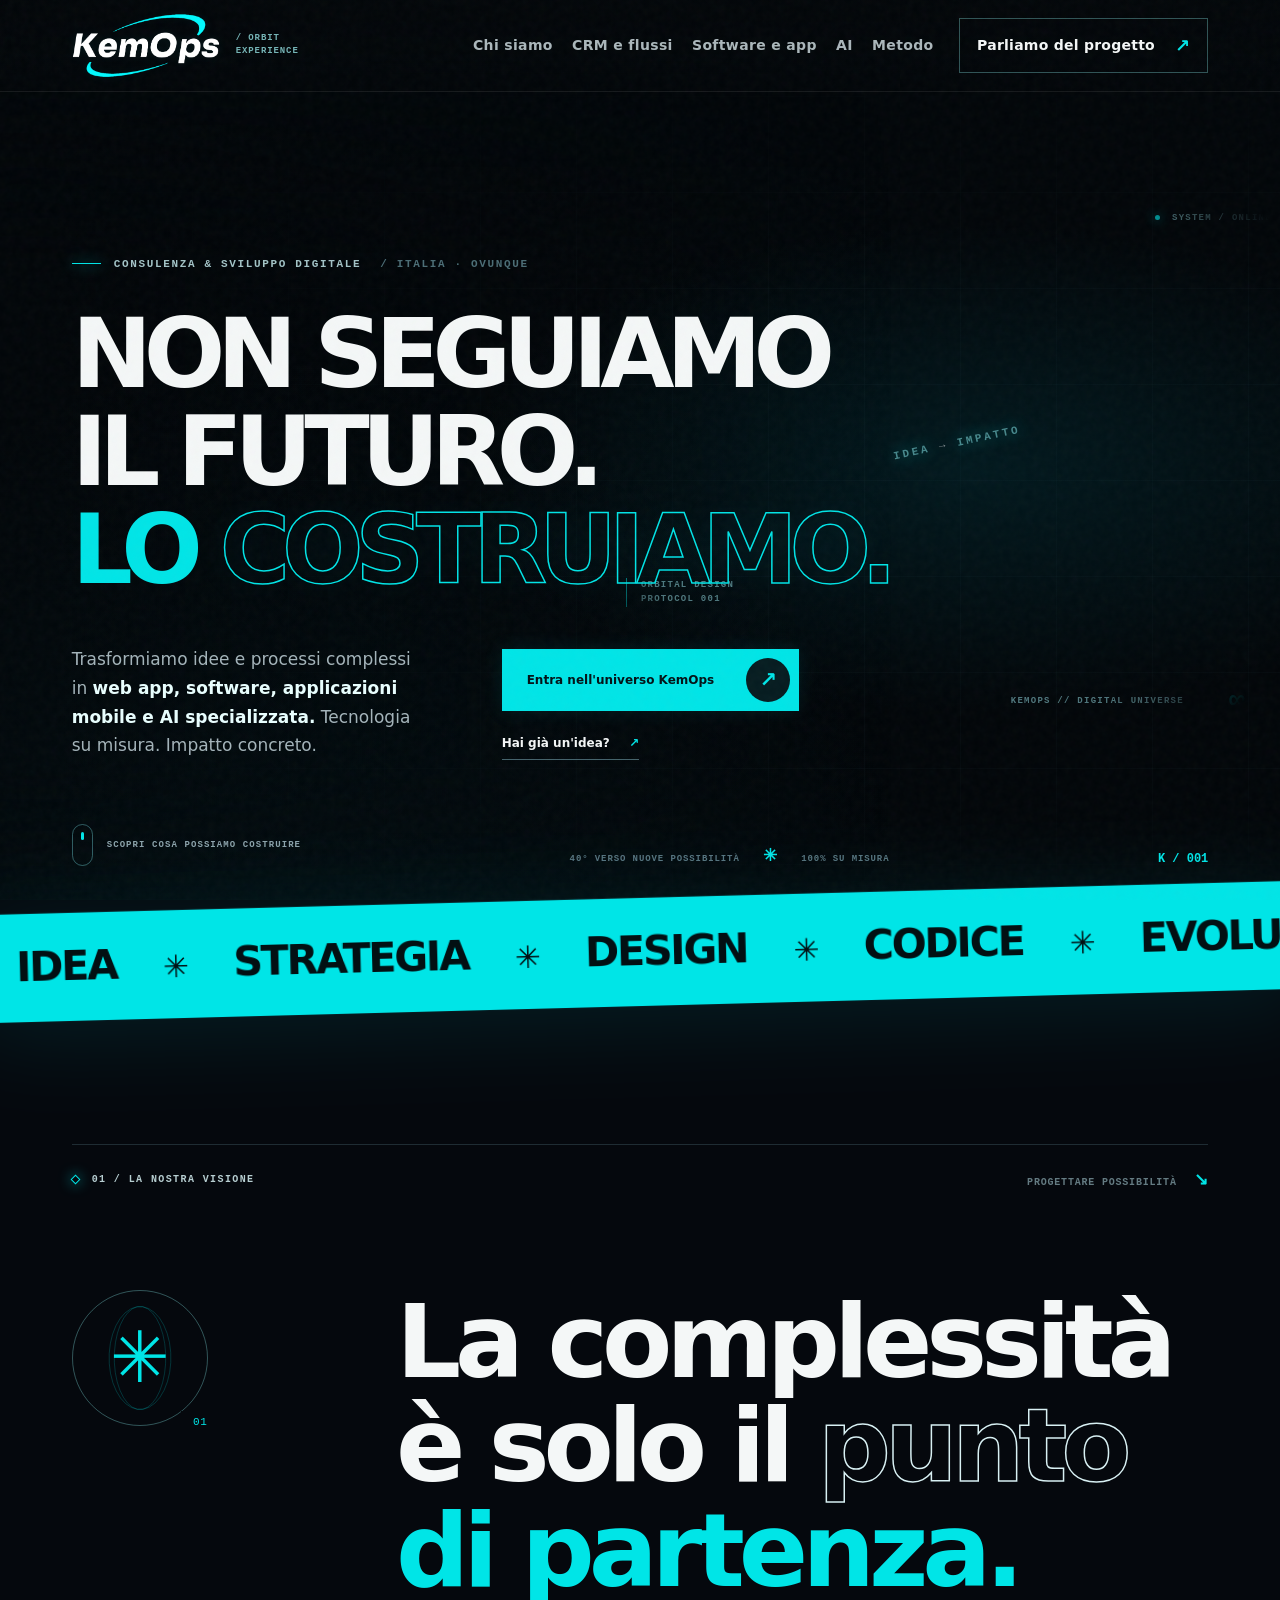
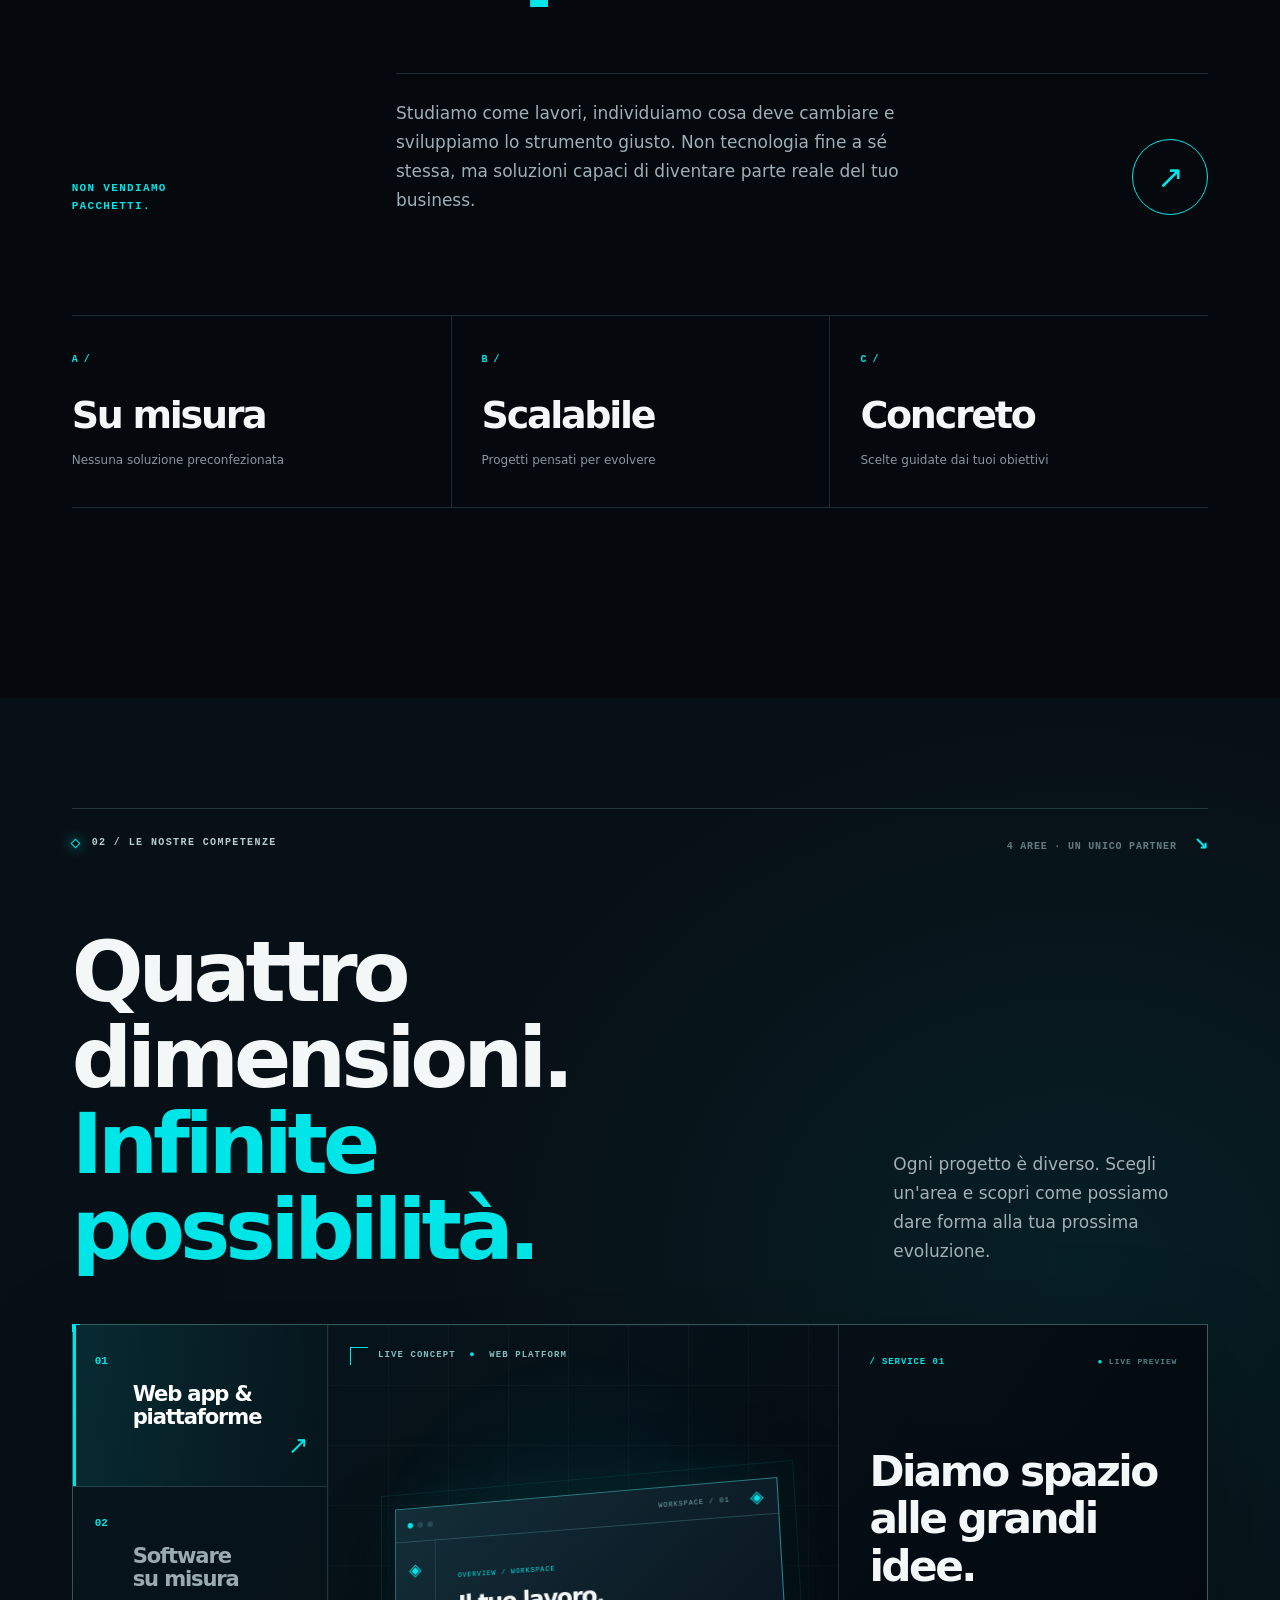
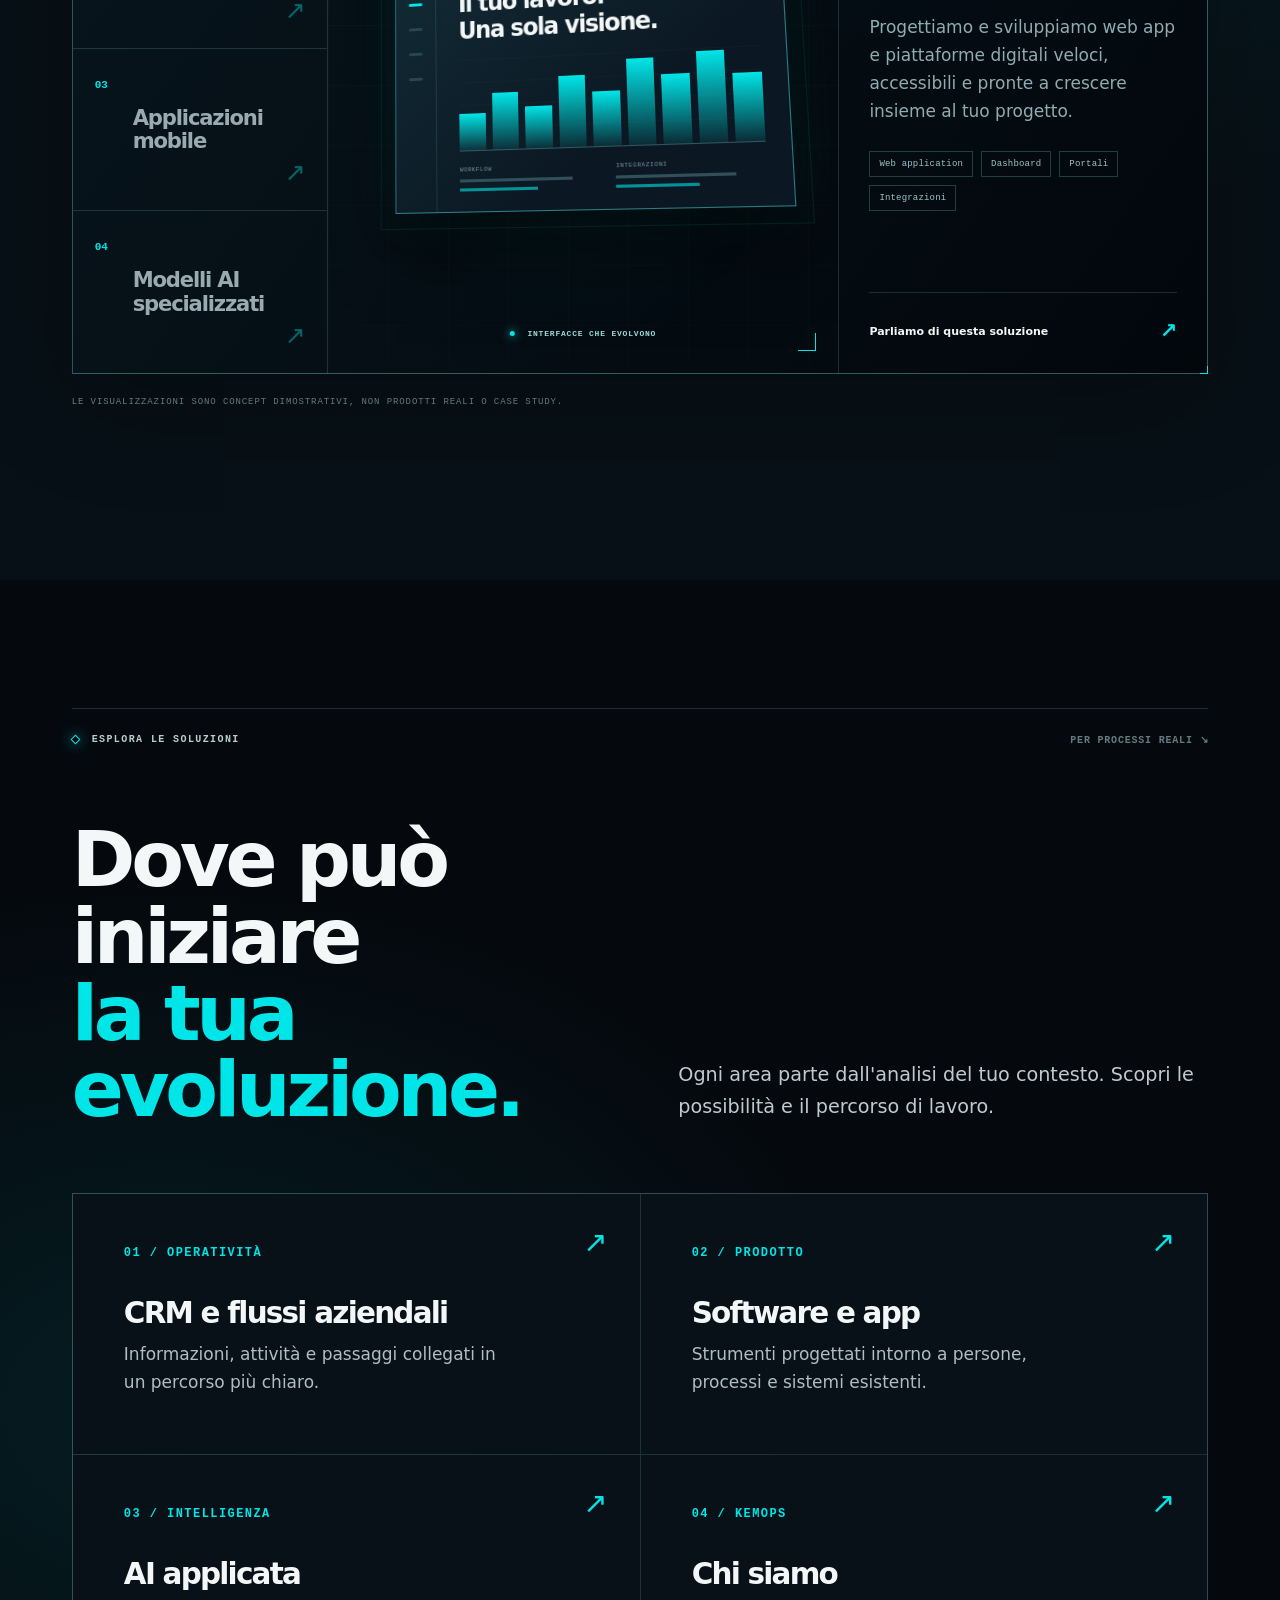
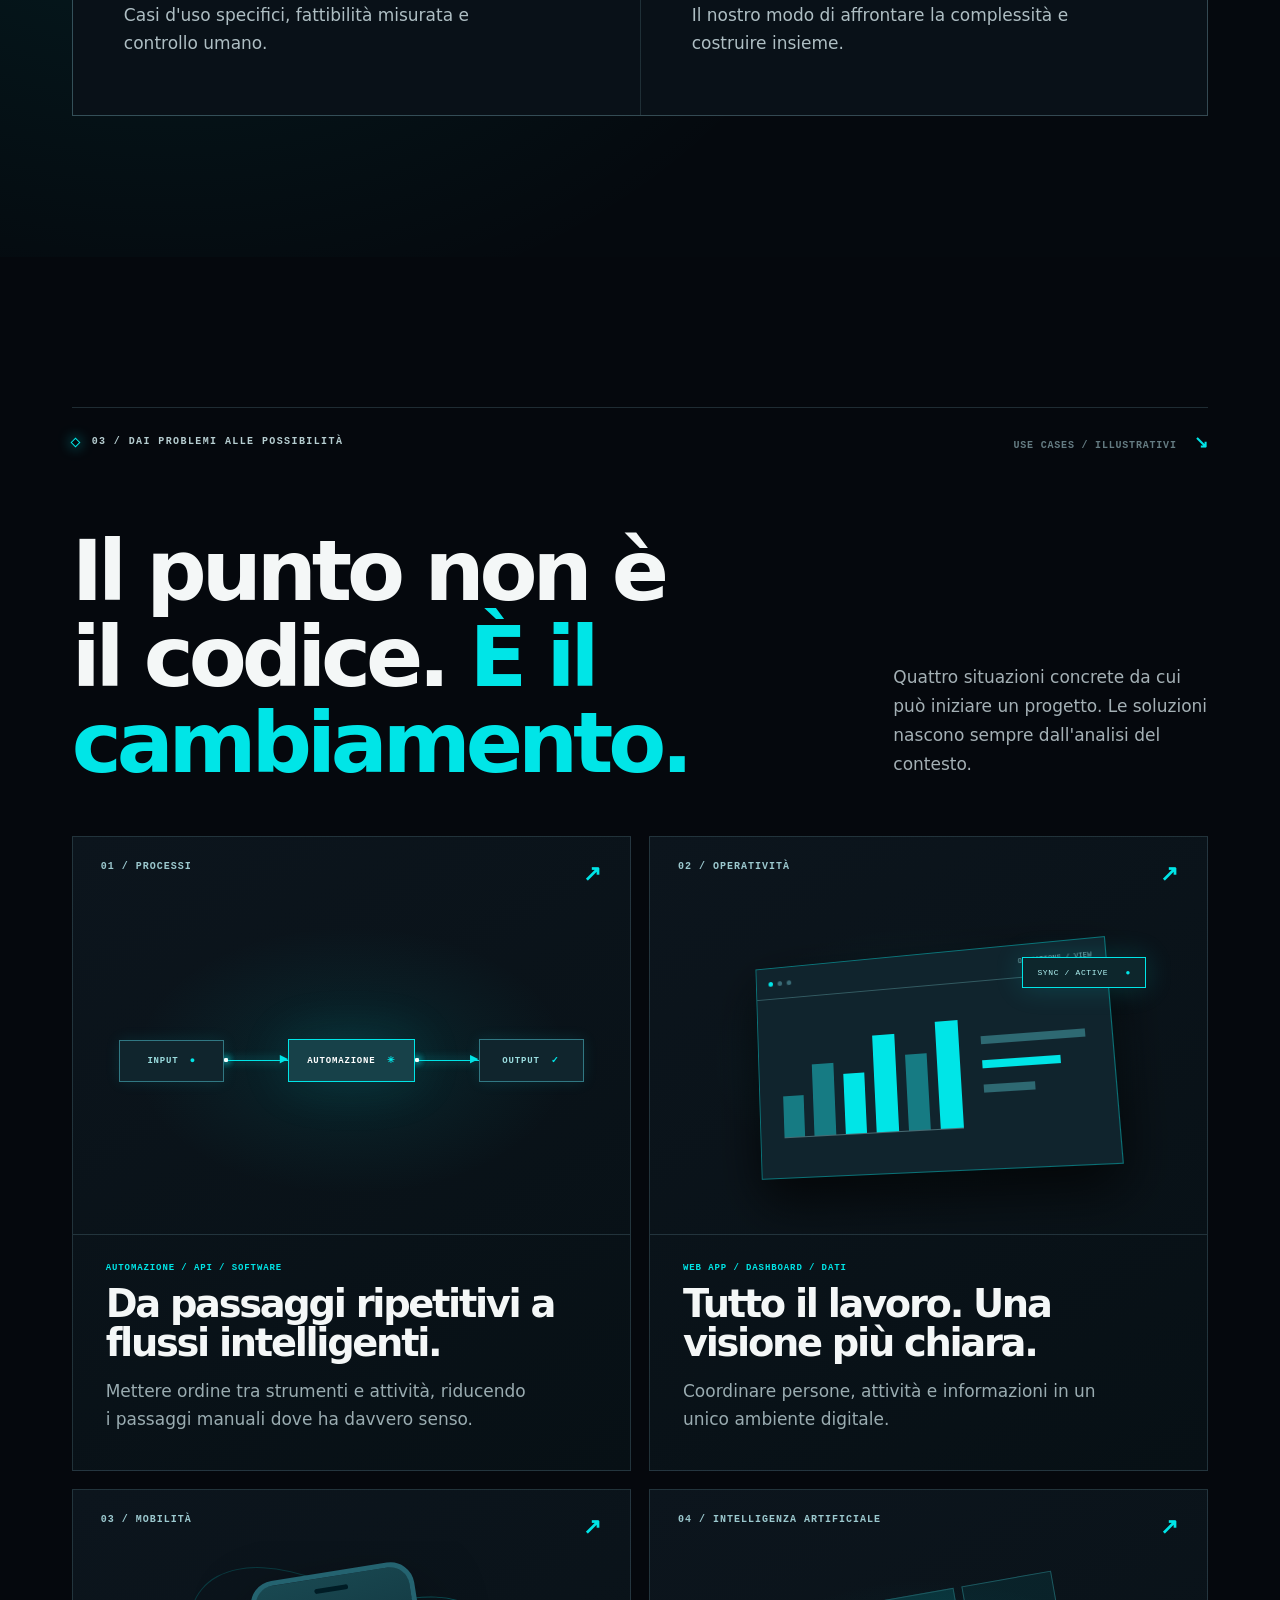
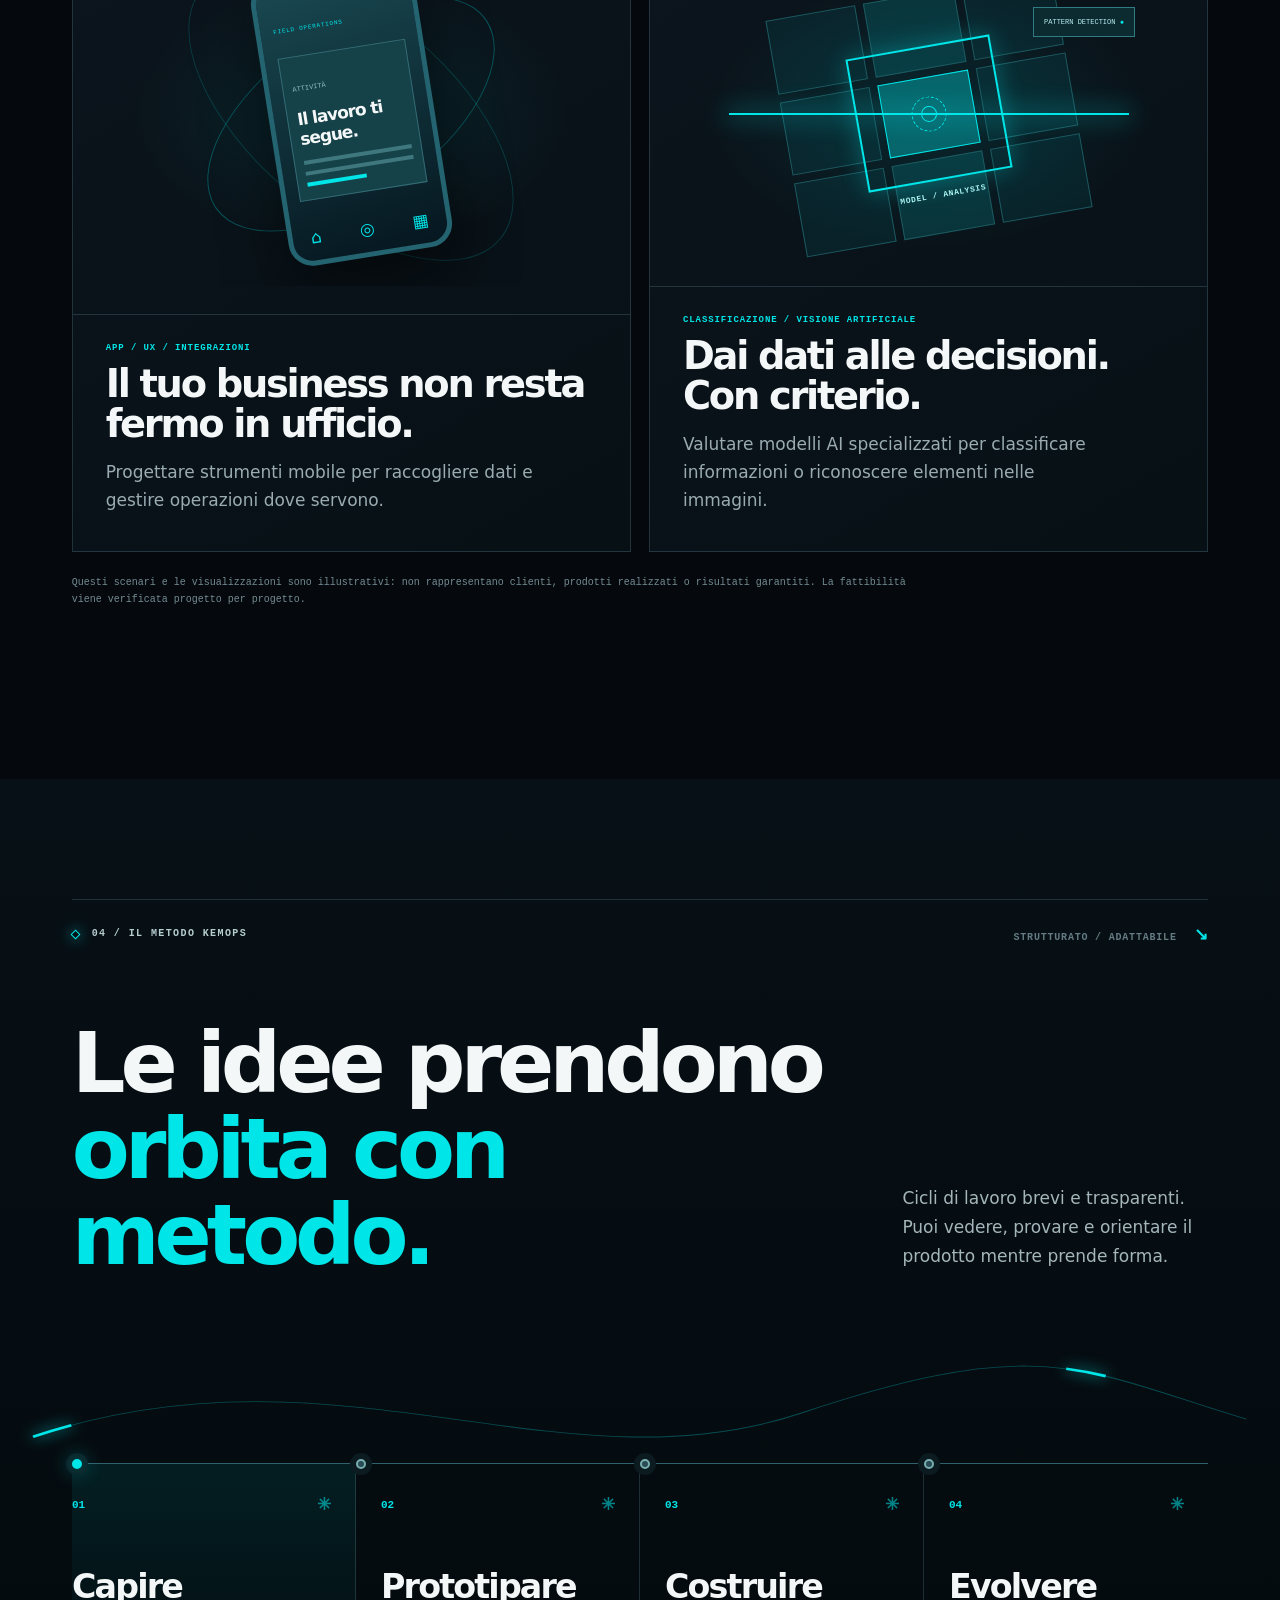
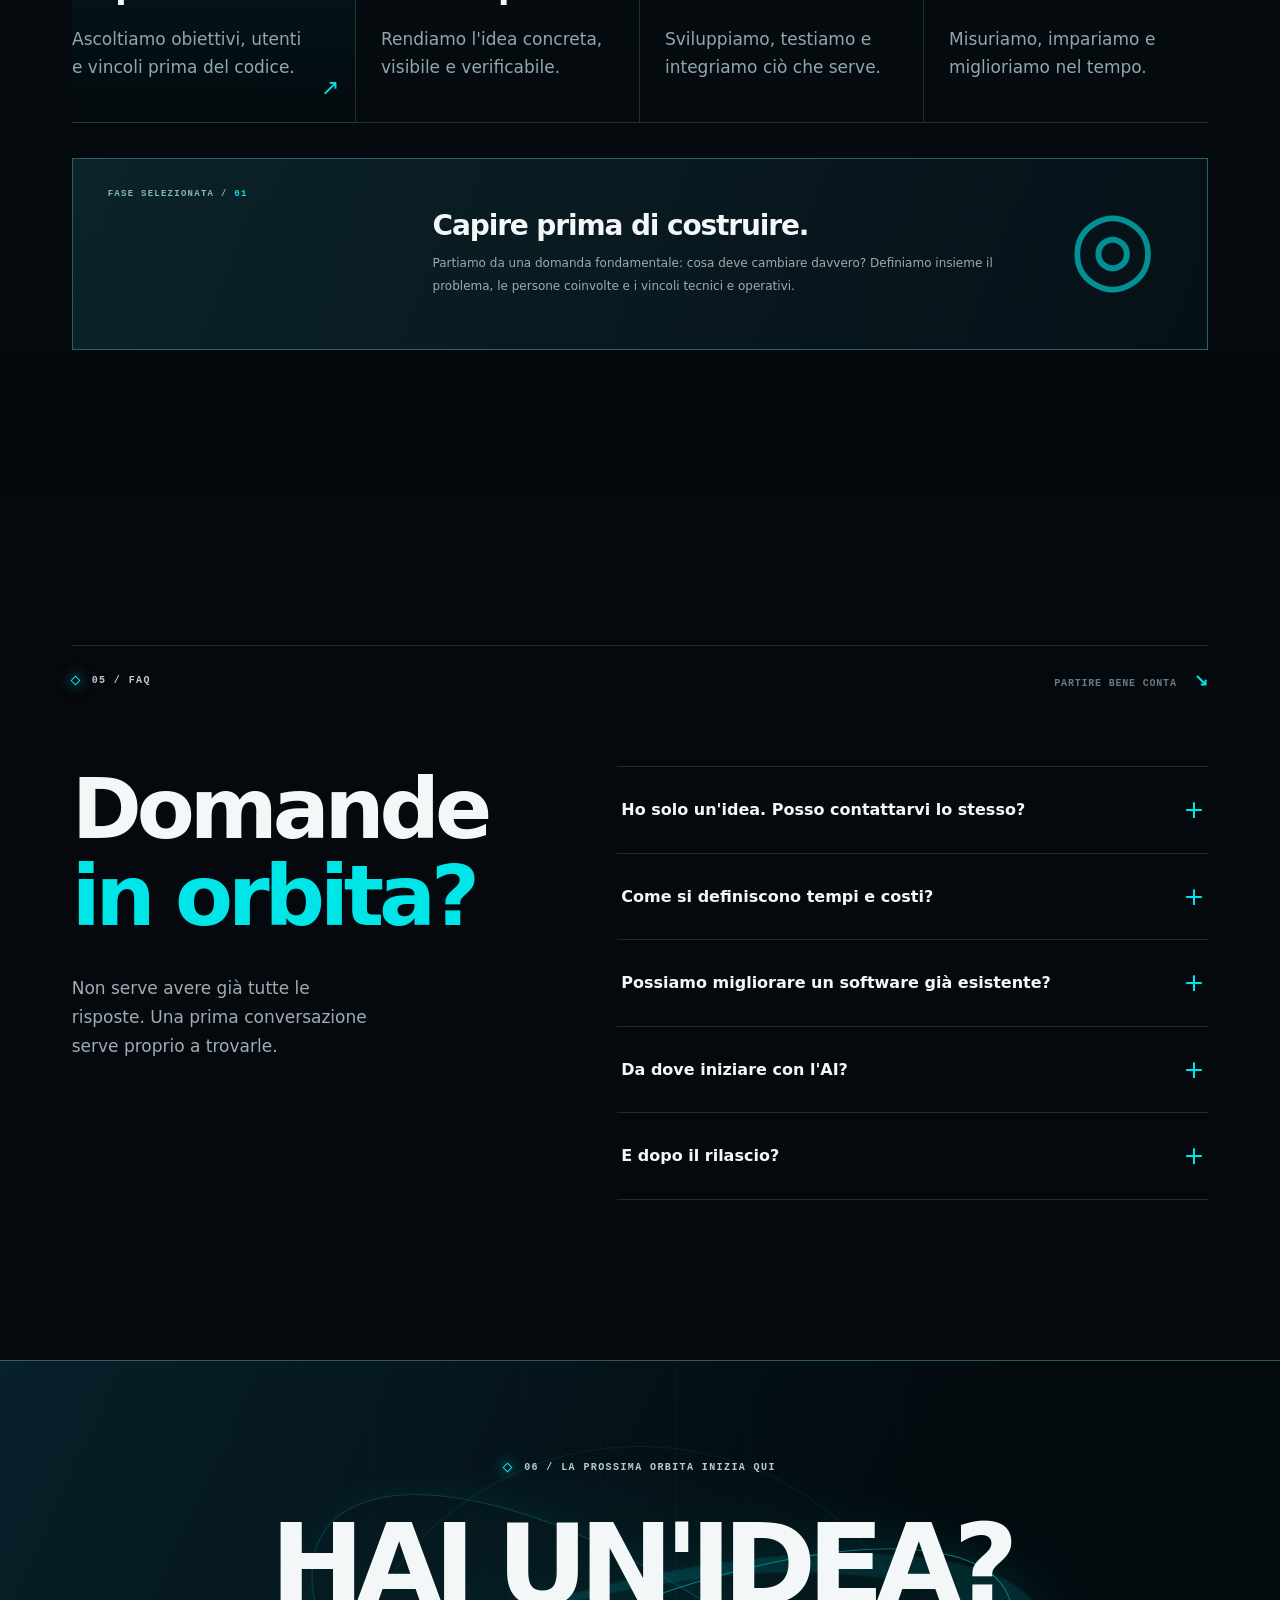
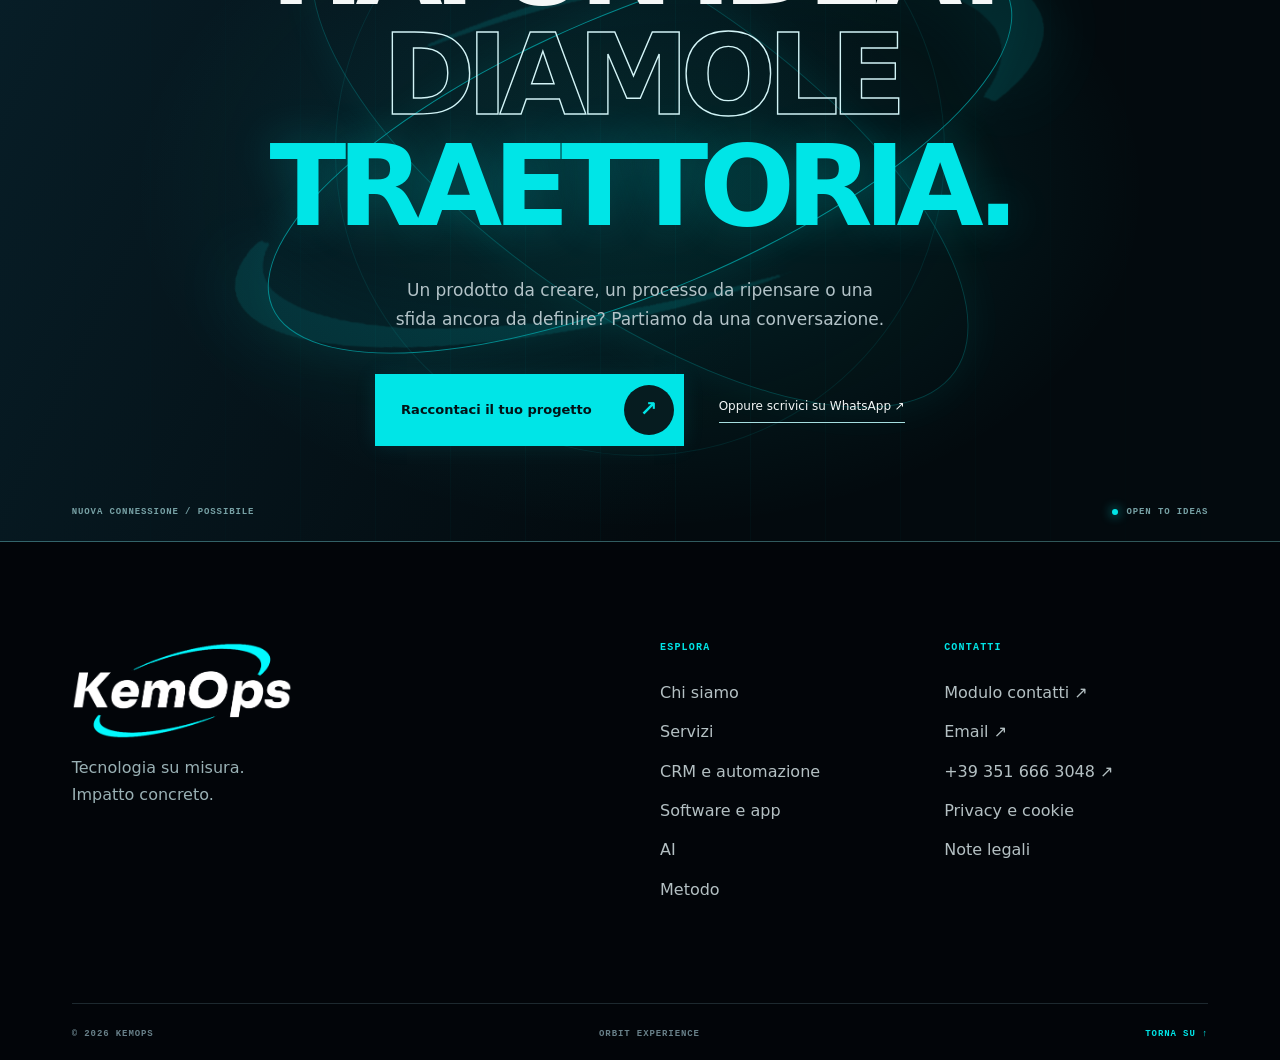
==== index.html @ 6a9fac9e "Build KemOps ORBIT B2B site and branch preview" ====
<!doctype html>
<html lang="it">
<head>
  <meta charset="utf-8">
  <meta name="viewport" content="width=device-width, initial-scale=1">
  <meta name="theme-color" content="#05080d">
  <meta name="description" content="KemOps progetta CRM, automazioni, software, app e AI per processi aziendali. Scopri l’approccio ORBIT e parlaci del tuo progetto.">
  <meta name="robots" content="index,follow,max-image-preview:large">
  <link rel="canonical" href="https://kemops.it/">
  <meta property="og:type" content="website">
  <meta property="og:site_name" content="KemOps">
  <meta property="og:locale" content="it_IT">
  <meta property="og:url" content="https://kemops.it/">
  <meta property="og:title" content="KemOps ORBIT | Soluzioni digitali su misura per le aziende">
  <meta property="og:description" content="KemOps progetta CRM, automazioni, software, app e AI per processi aziendali. Scopri l’approccio ORBIT e parlaci del tuo progetto.">
  <meta property="og:image" content="https://kemops.it/assets/images/orbit-logo.png">
  <meta name="twitter:card" content="summary_large_image">
  <title>KemOps ORBIT | Soluzioni digitali su misura per le aziende</title>
  <link rel="icon" href="assets/images/favicon.png" sizes="32x32" type="image/png">
  <link rel="stylesheet" href="assets/css/orbit.css">
  <link rel="stylesheet" href="assets/css/orbit-b2b.css">
</head>
<body>
  <div class="cursor-glow" aria-hidden="true"></div>
  <div class="scroll-meter" aria-hidden="true"><div class="scroll-meter-fill"></div></div>
  <a class="skip-link" href="#main">Vai al contenuto</a>

  <header class="site-header" id="top">
    <a class="brand" href="index.html" aria-label="KemOps, home">
      <img src="assets/images/orbit-logo.png" alt="KemOps" width="206" height="91">
      <span class="brand-edition">/ ORBIT EXPERIENCE</span>
    </a>
    <nav class="desktop-nav" aria-label="Navigazione principale"><a href="chi-siamo.html">Chi siamo</a><a href="crm-automazione.html">CRM e flussi</a><a href="app-software.html">Software e app</a><a href="ai.html">AI</a><a href="metodo.html">Metodo</a></nav>
    <a class="nav-contact magnetic" href="contatti.html">Parliamo del progetto <span aria-hidden="true">↗</span></a>
    <button class="mobile-toggle" type="button" aria-expanded="false" aria-controls="mobile-menu" aria-label="Apri menu"><span></span><span></span></button>
  </header>
  <div class="mobile-menu" id="mobile-menu" hidden>
    <div class="mobile-menu-kicker">ESPLORA KEMOPS</div>
    <a href="index.html" aria-current="page"><span>01</span> Home</a><a href="chi-siamo.html"><span>02</span> Chi siamo</a><a href="crm-automazione.html"><span>03</span> CRM e flussi</a><a href="app-software.html"><span>04</span> Software e app</a><a href="ai.html"><span>05</span> AI</a><a href="metodo.html"><span>06</span> Metodo</a>
    <a href="contatti.html"><span>07</span> Contatti</a>
  </div>
  <main id="main">
    <section class="hero section-shell" id="home" aria-labelledby="hero-heading">
      <div class="hero-grid" aria-hidden="true"></div>
      <div class="hero-ambient" aria-hidden="true"></div>
      <div class="hero-viz" aria-hidden="true">
        <canvas id="orbit-canvas"></canvas>
        <div class="visual-hud hud-top"><span class="hud-pulse"></span> SYSTEM / ONLINE</div>
        <div class="visual-hud hud-bottom">KEMOPS // DIGITAL UNIVERSE <span>∞</span></div>
        <div class="visual-hud hud-left">ORBITAL DESIGN<br>PROTOCOL 001</div>
        <div class="orbital-title">IDEA <span>→</span> IMPATTO</div>
      </div>
      <div class="hero-content">
        <div class="eyebrow hero-eyebrow reveal"><span class="eyebrow-line"></span> CONSULENZA & SVILUPPO DIGITALE <span class="eyebrow-suffix">/ ITALIA · OVUNQUE</span></div>
        <h1 id="hero-heading"><span class="hero-line"><span>NON SEGUIAMO</span></span><span class="hero-line"><span>IL FUTURO.</span></span><span class="hero-line hero-line-accent"><span>LO <em>COSTRUIAMO.</em></span></span></h1>
        <div class="hero-lower reveal">
          <p>Trasformiamo idee e processi complessi in <strong>web app, software, applicazioni mobile e AI specializzata.</strong> Tecnologia su misura. Impatto concreto.</p>
          <div class="hero-actions"><a class="btn btn-primary magnetic" href="#servizi"><span>Entra nell'universo KemOps</span><span class="btn-circle" aria-hidden="true">↗</span></a><a class="text-link" href="contatti.html">Hai già un'idea? <span>↗</span></a></div>
        </div>
      </div>
      <div class="hero-bottom">
        <a href="#visione" class="scroll-down"><span class="scroll-track"><span></span></span><span>SCOPRI COSA POSSIAMO COSTRUIRE</span></a>
        <div class="hero-coordinates">40° VERSO NUOVE POSSIBILITÀ <span class="cross-mark">✳</span> 100% SU MISURA</div>
        <span class="hero-num">K / 001</span>
      </div>
    </section>

    <div class="ticker" aria-hidden="true"><div class="ticker-track"><span>IDEA <b>✳</b> STRATEGIA <b>✳</b> DESIGN <b>✳</b> CODICE <b>✳</b> EVOLUZIONE <b>✳</b></span><span>IDEA <b>✳</b> STRATEGIA <b>✳</b> DESIGN <b>✳</b> CODICE <b>✳</b> EVOLUZIONE <b>✳</b></span></div></div>

    <section class="vision section-shell" id="visione">
      <div class="section-top reveal"><span class="section-kicker"><span class="kicker-dot"></span> 01 / LA NOSTRA VISIONE</span><span class="small-mono">PROGETTARE POSSIBILITÀ <span>↘</span></span></div>
      <div class="vision-layout">
        <div class="vision-side reveal"><div class="floating-symbol">✳<span>01</span></div><p>NON VENDIAMO<br>PACCHETTI.</p></div>
        <div class="vision-main"><h2 class="reveal">La complessità<br>è solo il <span class="outlined">punto</span><br><span class="cyan-text">di partenza.</span></h2><div class="vision-bottom reveal"><p>Studiamo come lavori, individuiamo cosa deve cambiare e sviluppiamo lo strumento giusto. Non tecnologia fine a sé stessa, ma soluzioni capaci di diventare parte reale del tuo business.</p><a class="round-arrow magnetic" href="metodo.html" aria-label="Scopri il nostro metodo">↗</a></div></div>
      </div>
      <div class="vision-stats reveal"><div><span class="stat-index">A /</span><strong>Su misura</strong><small>Nessuna soluzione preconfezionata</small></div><div><span class="stat-index">B /</span><strong>Scalabile</strong><small>Progetti pensati per evolvere</small></div><div><span class="stat-index">C /</span><strong>Concreto</strong><small>Scelte guidate dai tuoi obiettivi</small></div></div>
    </section>

    <section class="services section-shell" id="servizi">
      <div class="section-top reveal"><span class="section-kicker"><span class="kicker-dot"></span> 02 / LE NOSTRE COMPETENZE</span><span class="small-mono">4 AREE · UN UNICO PARTNER <span>↘</span></span></div>
      <div class="section-head reveal"><h2>Quattro dimensioni.<br><span>Infinite possibilità.</span></h2><p>Ogni progetto è diverso. Scegli un'area e scopri come possiamo dare forma alla tua prossima evoluzione.</p></div>
      <div class="service-explorer reveal">
        <div class="service-rail" role="tablist" aria-label="Esplora i servizi">
          <button class="service-tab is-active" data-service="0" role="tab" aria-selected="true" aria-controls="service-panel" id="service-tab-0"><span class="service-index">01</span><span>Web app &<br>piattaforme</span><span class="service-tab-arrow">↗</span></button>
          <button class="service-tab" data-service="1" role="tab" aria-selected="false" aria-controls="service-panel" id="service-tab-1"><span class="service-index">02</span><span>Software<br>su misura</span><span class="service-tab-arrow">↗</span></button>
          <button class="service-tab" data-service="2" role="tab" aria-selected="false" aria-controls="service-panel" id="service-tab-2"><span class="service-index">03</span><span>Applicazioni<br>mobile</span><span class="service-tab-arrow">↗</span></button>
          <button class="service-tab" data-service="3" role="tab" aria-selected="false" aria-controls="service-panel" id="service-tab-3"><span class="service-index">04</span><span>Modelli AI<br>specializzati</span><span class="service-tab-arrow">↗</span></button>
        </div>
        <div class="service-main" id="service-panel" role="tabpanel" aria-labelledby="service-tab-0" tabindex="0">
          <div class="service-display">
            <div class="service-stage-stage" data-stage="web">
              <div class="stage-corner top-left"></div><div class="stage-corner bottom-right"></div>
              <div class="stage-label">LIVE CONCEPT <span>●</span> WEB PLATFORM</div>
              <div class="mock-dashboard">
                <div class="mock-top"><i></i><i></i><i></i><span>WORKSPACE / 01</span><b>◈</b></div>
                <div class="mock-body"><div class="mock-side"><span class="mock-side-logo">◈</span><span></span><span></span><span></span><span></span></div><div class="mock-content"><small>OVERVIEW / WORKSPACE</small><strong>Il tuo lavoro.<br>Una sola visione.</strong><div class="mock-chart"><span style="--h:39%"></span><span style="--h:60%"></span><span style="--h:44%"></span><span style="--h:75%"></span><span style="--h:57%"></span><span style="--h:90%"></span><span style="--h:72%"></span><span style="--h:94%"></span><span style="--h:70%"></span></div><div class="mock-metrics"><span><b>WORKFLOW</b><i></i><i></i></span><span><b>INTEGRAZIONI</b><i></i><i></i></span></div></div></div>
              </div>
              <div class="stage-floating-label"><span class="f-dot"></span> INTERFACCE CHE EVOLVONO</div>
            </div>
          </div>
          <div class="service-info"><div class="service-info-top"><span id="service-number">/ SERVICE 01</span><span class="mini-pulse">● LIVE PREVIEW</span></div><div class="service-info-main"><h3 id="service-title">Diamo spazio alle grandi idee.</h3><p id="service-description">Progettiamo e sviluppiamo web app e piattaforme digitali veloci, accessibili e pronte a crescere insieme al tuo progetto.</p><div class="tag-list" id="service-tags"><span>Web application</span><span>Dashboard</span><span>Portali</span><span>Integrazioni</span></div></div><a class="service-cta" id="service-cta" href="mailto:kemops.consulting@gmail.com?subject=KemOps%20-%20Progetto%20web%20app">Parliamo di questa soluzione <span>↗</span></a></div>
        </div>
      </div>
      <p class="explorer-note">LE VISUALIZZAZIONI SONO CONCEPT DIMOSTRATIVI, NON PRODOTTI REALI O CASE STUDY.</p>
    </section>

    <section class="deep-dive section-shell" aria-labelledby="deep-dive-title">
  <div class="section-top reveal"><span class="section-kicker"><span class="kicker-dot"></span> ESPLORA LE SOLUZIONI</span><span class="small-mono">PER PROCESSI REALI ↘</span></div>
  <div class="sub-section-intro reveal"><h2 id="deep-dive-title">Dove può iniziare<br><span>la tua evoluzione.</span></h2><p>Ogni area parte dall'analisi del tuo contesto. Scopri le possibilità e il percorso di lavoro.</p></div>
  <div class="deep-dive-grid">
    <a class="deep-link reveal" href="crm-automazione.html"><span>01 / OPERATIVITÀ</span><h3>CRM e flussi aziendali</h3><p>Informazioni, attività e passaggi collegati in un percorso più chiaro.</p><b aria-hidden="true">↗</b></a>
    <a class="deep-link reveal" href="app-software.html"><span>02 / PRODOTTO</span><h3>Software e app</h3><p>Strumenti progettati intorno a persone, processi e sistemi esistenti.</p><b aria-hidden="true">↗</b></a>
    <a class="deep-link reveal" href="ai.html"><span>03 / INTELLIGENZA</span><h3>AI applicata</h3><p>Casi d'uso specifici, fattibilità misurata e controllo umano.</p><b aria-hidden="true">↗</b></a>
    <a class="deep-link reveal" href="chi-siamo.html"><span>04 / KEMOPS</span><h3>Chi siamo</h3><p>Il nostro modo di affrontare la complessità e costruire insieme.</p><b aria-hidden="true">↗</b></a>
  </div>
</section>

<section class="scenarios section-shell" id="scenari">
      <div class="section-top reveal"><span class="section-kicker"><span class="kicker-dot"></span> 03 / DAI PROBLEMI ALLE POSSIBILITÀ</span><span class="small-mono">USE CASES / ILLUSTRATIVI <span>↘</span></span></div>
      <div class="section-head reveal"><h2>Il punto non è<br>il codice. <span>È il cambiamento.</span></h2><p>Quattro situazioni concrete da cui può iniziare un progetto. Le soluzioni nascono sempre dall'analisi del contesto.</p></div>
      <div class="scenario-grid">
        <article class="scenario-card reveal"><div class="scenario-overline"><span>01 / PROCESSI</span><span>↗</span></div><div class="scenario-art scenario-art-flow" aria-hidden="true"><div class="flow-node">INPUT <i>●</i></div><div class="flow-wiring"><span></span><span></span><span></span></div><div class="flow-node strong">AUTOMAZIONE <i>✳</i></div><div class="flow-wiring flow-wiring-short"><span></span><span></span><span></span></div><div class="flow-node">OUTPUT <i>✓</i></div></div><div class="scenario-text"><span class="scenario-type">AUTOMAZIONE / API / SOFTWARE</span><h3>Da passaggi ripetitivi a flussi intelligenti.</h3><p>Mettere ordine tra strumenti e attività, riducendo i passaggi manuali dove ha davvero senso.</p></div></article>
        <article class="scenario-card reveal"><div class="scenario-overline"><span>02 / OPERATIVITÀ</span><span>↗</span></div><div class="scenario-art scenario-art-dashboard" aria-hidden="true"><div class="tiny-window"><div><i></i><i></i><i></i><span>OPERATIONS / VIEW</span></div><div class="tiny-window-body"><div class="tiny-chart"><i></i><i></i><i></i><i></i><i></i><i></i></div><div class="tiny-lines"><i></i><i></i><i></i></div></div></div><div class="tiny-badge">SYNC / ACTIVE <b>●</b></div></div><div class="scenario-text"><span class="scenario-type">WEB APP / DASHBOARD / DATI</span><h3>Tutto il lavoro. Una visione più chiara.</h3><p>Coordinare persone, attività e informazioni in un unico ambiente digitale.</p></div></article>
        <article class="scenario-card reveal"><div class="scenario-overline"><span>03 / MOBILITÀ</span><span>↗</span></div><div class="scenario-art scenario-art-mobile" aria-hidden="true"><div class="mobile-wireframe"><span class="phone-speaker"></span><span class="phone-kicker">FIELD OPERATIONS</span><div class="phone-card"><span>ATTIVITÀ</span><b>Il lavoro ti segue.</b><i></i><i></i><i></i></div><div class="phone-bottom"><span>⌂</span><span>◎</span><span>▦</span></div></div><div class="phone-pulse pulse-one"></div><div class="phone-pulse pulse-two"></div></div><div class="scenario-text"><span class="scenario-type">APP / UX / INTEGRAZIONI</span><h3>Il tuo business non resta fermo in ufficio.</h3><p>Progettare strumenti mobile per raccogliere dati e gestire operazioni dove servono.</p></div></article>
        <article class="scenario-card reveal"><div class="scenario-overline"><span>04 / INTELLIGENZA ARTIFICIALE</span><span>↗</span></div><div class="scenario-art scenario-art-ai" aria-hidden="true"><div class="ai-grid"><span></span><span></span><span></span><span></span><span></span><span></span><span></span><span></span><span></span></div><div class="ai-reticle"><span></span><i>MODEL / ANALYSIS</i></div><div class="ai-scan"></div><div class="ai-status">PATTERN DETECTION <b>●</b></div></div><div class="scenario-text"><span class="scenario-type">CLASSIFICAZIONE / VISIONE ARTIFICIALE</span><h3>Dai dati alle decisioni. Con criterio.</h3><p>Valutare modelli AI specializzati per classificare informazioni o riconoscere elementi nelle immagini.</p></div></article>
      </div>
      <p class="scenarios-disclaimer">Questi scenari e le visualizzazioni sono illustrativi: non rappresentano clienti, prodotti realizzati o risultati garantiti. La fattibilità viene verificata progetto per progetto.</p>
    </section>

    <section class="method section-shell" id="metodo">
      <div class="section-top reveal"><span class="section-kicker"><span class="kicker-dot"></span> 04 / IL METODO KEMOPS</span><span class="small-mono">STRUTTURATO / ADATTABILE <span>↘</span></span></div>
      <div class="method-intro reveal"><h2>Le idee prendono<br><span>orbita con metodo.</span></h2><p>Cicli di lavoro brevi e trasparenti. Puoi vedere, provare e orientare il prodotto mentre prende forma.</p></div>
      <div class="method-trajectory" aria-hidden="true"><svg viewBox="0 0 1200 170" preserveAspectRatio="none"><path d="M 0 95 C 300 -20 520 160 760 68 S 1040 20 1200 75"/><path class="trajectory-glow" d="M 0 95 C 300 -20 520 160 760 68 S 1040 20 1200 75"/></svg></div>
      <div class="method-steps"><button class="method-step reveal is-current" data-step="0" aria-pressed="true"><span class="step-number">01 <i>✳</i></span><strong>Capire</strong><p>Ascoltiamo obiettivi, utenti e vincoli prima del codice.</p><span class="step-arrow">↗</span></button><button class="method-step reveal" data-step="1" aria-pressed="false"><span class="step-number">02 <i>✳</i></span><strong>Prototipare</strong><p>Rendiamo l'idea concreta, visibile e verificabile.</p><span class="step-arrow">↗</span></button><button class="method-step reveal" data-step="2" aria-pressed="false"><span class="step-number">03 <i>✳</i></span><strong>Costruire</strong><p>Sviluppiamo, testiamo e integriamo ciò che serve.</p><span class="step-arrow">↗</span></button><button class="method-step reveal" data-step="3" aria-pressed="false"><span class="step-number">04 <i>✳</i></span><strong>Evolvere</strong><p>Misuriamo, impariamo e miglioriamo nel tempo.</p><span class="step-arrow">↗</span></button></div>
      <div class="method-detail reveal"><span class="method-detail-label">FASE SELEZIONATA / <b id="method-phase">01</b></span><div><h3 id="method-detail-title">Capire prima di costruire.</h3><p id="method-detail-text">Partiamo da una domanda fondamentale: cosa deve cambiare davvero? Definiamo insieme il problema, le persone coinvolte e i vincoli tecnici e operativi.</p></div><span class="method-orbit-glyph" aria-hidden="true">◎</span></div>
    </section>

    <section class="questions section-shell" id="domande">
      <div class="section-top reveal"><span class="section-kicker"><span class="kicker-dot"></span> 05 / FAQ</span><span class="small-mono">PARTIRE BENE CONTA <span>↘</span></span></div>
      <div class="faq-layout"><div class="faq-title reveal"><h2>Domande<br><span>in orbita?</span></h2><p>Non serve avere già tutte le risposte. Una prima conversazione serve proprio a trovarle.</p></div><div class="faq-items reveal"><details><summary>Ho solo un'idea. Posso contattarvi lo stesso?<span>+</span></summary><p>Certo. Possiamo partire da ciò che vorresti migliorare e capire insieme quale sia il primo passo sensato: analisi, prototipo o prima versione del prodotto.</p></details><details><summary>Come si definiscono tempi e costi?<span>+</span></summary><p>Dipendono da obiettivi, integrazioni, vincoli e perimetro. Dopo aver chiarito questi aspetti possiamo preparare una proposta con attività, tempi e condizioni.</p></details><details><summary>Possiamo migliorare un software già esistente?<span>+</span></summary><p>Spesso sì. Analizziamo gli strumenti e le integrazioni disponibili, poi valutiamo se conviene estenderli, collegarli o sostituire alcune parti.</p></details><details><summary>Da dove iniziare con l'AI?<span>+</span></summary><p>Da un problema misurabile. Verifichiamo qualità dei dati, fattibilità tecnica e criteri utili per valutare il modello.</p></details><details><summary>E dopo il rilascio?<span>+</span></summary><p>Supporto, manutenzione ed eventuale evoluzione vengono concordati nel perimetro del progetto, in base alle necessità del team e del prodotto.</p></details></div></div>
    </section>

    <section class="contact section-shell" id="contatti">
      <div class="contact-visual" aria-hidden="true"><div class="contact-ring c-ring-1"></div><div class="contact-ring c-ring-2"></div><div class="contact-ring c-ring-3"></div><img src="assets/images/orbit-swoosh.png" alt="" class="contact-logo-swoosh"></div>
      <div class="contact-inner"><span class="section-kicker"><span class="kicker-dot"></span> 06 / LA PROSSIMA ORBITA INIZIA QUI</span><h2 class="reveal">HAI UN'IDEA?<br><span>DIAMOLE</span><br><em>TRAETTORIA.</em></h2><p class="reveal">Un prodotto da creare, un processo da ripensare o una sfida ancora da definire? Partiamo da una conversazione.</p><div class="contact-actions reveal"><a class="btn btn-primary btn-xl magnetic" href="contatti.html#contact-form"><span>Raccontaci il tuo progetto</span><span class="btn-circle" aria-hidden="true">↗</span></a><a class="contact-plain" href="https://wa.me/393516663048" target="_blank" rel="noopener noreferrer">Oppure scrivici su WhatsApp ↗</a></div></div>
      <div class="contact-footer"><span>NUOVA CONNESSIONE / POSSIBILE</span><span class="blink-status"><i></i> OPEN TO IDEAS</span></div>
    </section>
  </main>

  <footer class="site-footer section-shell">
  <div class="footer-main">
    <div><a href="index.html" class="footer-brand" aria-label="KemOps, home"><img src="assets/images/orbit-logo.png" alt="KemOps" width="206" height="91" loading="lazy"></a><p>Tecnologia su misura.<br>Impatto concreto.</p></div>
    <div class="footer-links">
      <div><small>ESPLORA</small><a href="chi-siamo.html">Chi siamo</a><a href="servizi.html">Servizi</a><a href="crm-automazione.html">CRM e automazione</a><a href="app-software.html">Software e app</a><a href="ai.html">AI</a><a href="metodo.html">Metodo</a></div>
      <div><small>CONTATTI</small><a href="contatti.html">Modulo contatti ↗</a><a href="mailto:kemops.consulting@gmail.com">Email ↗</a><a href="tel:+393516663048">+39 351 666 3048 ↗</a><a href="privacy.html">Privacy e cookie</a><a href="note-legali.html">Note legali</a></div>
    </div>
  </div>
  <div class="footer-bottom"><span>© <span id="year">2026</span> KEMOPS</span><span>ORBIT EXPERIENCE</span><a href="#top">TORNA SU ↑</a></div>
</footer>
  <script src="assets/js/orbit-home.js" defer></script>
</body>
</html>
---- assets/css/orbit.css ----
/* KEMOPS ORBIT — original, custom-built visual language based on the client's swoosh logo. */
:root{--bg:#05080d;--bg-2:#080e14;--card:#0b1219;--card-2:#101b23;--line:rgba(151,206,218,.18);--line-strong:rgba(133,228,229,.35);--white:#f4f7f7;--muted:#88979d;--cyan:#00e5e7;--cyan-2:#87feff;--nav-h:92px;--pad:clamp(22px,5.6vw,110px);--radius:8px}
*,*::before,*::after{box-sizing:border-box}
html{scroll-behavior:smooth;scroll-padding-top:110px;overflow-x:clip}
body{margin:0;background:var(--bg);color:var(--white);overflow-x:clip;font-family:Inter,ui-sans-serif,system-ui,-apple-system,BlinkMacSystemFont,"Segoe UI",sans-serif;overflow-x:hidden;-webkit-font-smoothing:antialiased;line-height:1.5}
::selection{background:var(--cyan);color:var(--bg)}
a{color:inherit;text-decoration:none}button{font:inherit}button,a{-webkit-tap-highlight-color:transparent}button:focus-visible,a:focus-visible,summary:focus-visible{outline:2px solid var(--cyan);outline-offset:5px}img{max-width:100%}h1,h2,h3,p{margin:0}h1,h2,h3{line-height:1.02;letter-spacing:-.06em}body::before{content:"";position:fixed;inset:0;z-index:120;pointer-events:none;opacity:.055;background-image:url("data:image/svg+xml,%3Csvg viewBox='0 0 200 200' xmlns='http://www.w3.org/2000/svg'%3E%3Cfilter id='n'%3E%3CfeTurbulence type='fractalNoise' baseFrequency='.6' numOctaves='3' stitchTiles='stitch'/%3E%3C/filter%3E%3Crect width='100%25' height='100%25' filter='url(%23n)' opacity='.6'/%3E%3C/svg%3E")}
.section-shell{padding-left:var(--pad);padding-right:var(--pad)}.skip-link{position:fixed;left:20px;top:-100px;padding:12px 18px;background:var(--cyan);color:#001;z-index:200}.skip-link:focus{top:12px}
.cursor-glow{position:fixed;width:500px;height:500px;left:0;top:0;background:radial-gradient(circle,rgba(0,229,231,.085),transparent 67%);mix-blend-mode:screen;z-index:8;pointer-events:none;transform:translate3d(-50%,-50%,0);opacity:0;transition:opacity .4s}.scroll-meter{position:fixed;left:0;top:0;width:100%;height:2px;z-index:150;background:transparent}.scroll-meter-fill{width:0;height:100%;background:var(--cyan);box-shadow:0 0 18px var(--cyan);transition:width .12s linear}
/* Header */
.site-header{height:var(--nav-h);position:fixed;z-index:110;top:0;left:0;right:0;display:flex;align-items:center;justify-content:space-between;gap:25px;padding:0 var(--pad);border-bottom:1px solid rgba(255,255,255,.075);background:linear-gradient(to bottom,rgba(3,7,10,.95),rgba(3,7,10,.67));backdrop-filter:blur(16px);-webkit-backdrop-filter:blur(16px);transition:height .35s,background .35s}.site-header.scrolled{height:76px;background:rgba(3,7,10,.94)}
.brand{display:flex;align-items:center;gap:16px;flex-shrink:0}.brand img{width:154px;height:auto;display:block;filter:drop-shadow(0 0 4px rgba(0,233,236,.07))}.brand-edition{color:#75b5b7;font:600 9px/1.5 ui-monospace,monospace;letter-spacing:.1em;max-width:64px}.desktop-nav{display:flex;align-items:center;gap:clamp(17px,2.2vw,39px);margin-left:auto}.desktop-nav a{color:#abb7bb;font-size:12px;font-weight:650;letter-spacing:.025em;transition:color .2s;position:relative}.desktop-nav a::after{content:"";position:absolute;bottom:-12px;left:0;width:0;height:1px;background:var(--cyan);transition:width .3s}.desktop-nav a:hover,.desktop-nav a.is-active{color:var(--white)}.desktop-nav a:hover::after,.desktop-nav a.is-active::after{width:100%}
.nav-contact{display:flex;align-items:center;gap:20px;white-space:nowrap;padding:13px 17px;border:1px solid var(--line-strong);font-size:11px;font-weight:750;letter-spacing:.018em;transition:background .25s,border-color .25s,transform .3s}.nav-contact:hover{background:var(--cyan);border-color:var(--cyan);color:#001419}.nav-contact span{color:var(--cyan);font-size:18px}.nav-contact:hover span{color:#001419}.mobile-toggle{display:none;background:none;border:1px solid var(--line-strong);color:#fff;width:46px;height:46px;flex-direction:column;align-items:center;justify-content:center;gap:6px;z-index:115}.mobile-toggle span{display:block;width:19px;height:2px;background:var(--cyan);transition:transform .3s}.mobile-toggle.open span:first-child{transform:translateY(4px) rotate(45deg)}.mobile-toggle.open span:last-child{transform:translateY(-4px) rotate(-45deg)}.mobile-menu{position:fixed;z-index:105;inset:var(--nav-h) 0 0;background:linear-gradient(150deg,#071016,#020708);padding:40px var(--pad);overflow:auto}.mobile-menu[hidden]{display:none}.mobile-menu-kicker{font:11px ui-monospace,monospace;letter-spacing:.12em;color:var(--cyan);margin-bottom:28px}.mobile-menu a{display:block;font-weight:800;font-size:clamp(35px,9vw,64px);border-bottom:1px solid var(--line);padding:11px 0;letter-spacing:-.06em}.mobile-menu a span{font-size:12px;color:var(--cyan);display:inline-block;width:42px;vertical-align:middle;letter-spacing:0}.mobile-menu p{margin-top:38px;color:var(--muted);font:10px ui-monospace,monospace;letter-spacing:.12em}body.menu-open{overflow:hidden}
/* Shared */
.section-top{display:flex;align-items:center;justify-content:space-between;gap:15px;border-top:1px solid var(--line);padding-top:24px}.section-kicker{display:inline-flex;align-items:center;gap:13px;font:700 10px/1.4 ui-monospace,monospace;letter-spacing:.14em;color:#b7ced1}.kicker-dot{width:7px;height:7px;border:1px solid var(--cyan);box-shadow:0 0 13px rgba(0,229,231,.7);transform:rotate(45deg)}.small-mono{color:#647b82;font:600 10px ui-monospace,monospace;letter-spacing:.08em}.small-mono span{color:var(--cyan);font-size:17px;margin-left:10px}.cyan-text{color:var(--cyan)}.reveal{opacity:0;transform:translate3d(0,36px,0);transition:opacity .9s cubic-bezier(.2,.7,.1,1),transform .9s cubic-bezier(.2,.7,.1,1)}.reveal.visible{opacity:1;transform:none}.section-head{display:flex;justify-content:space-between;align-items:flex-end;gap:40px;padding:75px 0 50px}.section-head h2,.method-intro h2,.faq-title h2{font-size:clamp(50px,6.6vw,106px);font-weight:780}.section-head h2 span,.method-intro h2 span,.faq-title h2 span{color:var(--cyan)}.section-head>p{max-width:315px;line-height:1.85;font-size:14px;color:#a4b0b5;margin-bottom:8px}
/* Hero */
.hero{min-height:850px;height:min(940px,100svh);max-height:1100px;position:relative;display:flex;align-items:center;isolation:isolate;overflow:hidden;padding-top:var(--nav-h);background:#020609}.hero-grid{position:absolute;inset:0;opacity:.56;background-image:linear-gradient(to right,rgba(100,163,179,.055) 1px,transparent 1px),linear-gradient(to bottom,rgba(100,163,179,.06) 1px,transparent 1px);background-size:96px 96px;mask-image:linear-gradient(to bottom,transparent 7%,black 30%,black 85%,transparent)}.hero-grid::after{content:"";position:absolute;inset:0;background:linear-gradient(90deg,#020609 4%,transparent 70%)}.hero-ambient{position:absolute;inset:0;background:radial-gradient(ellipse at 76% 52%,rgba(0,132,151,.15),transparent 37%),radial-gradient(ellipse at 22% 120%,rgba(0,94,107,.08),transparent 48%);pointer-events:none}.hero-viz{position:absolute;right:max(-8vw,-110px);top:12%;width:min(850px,67vw);height:76%;z-index:1;pointer-events:none;mask-image:radial-gradient(ellipse closest-side,black 65%,rgba(0,0,0,.95) 81%,transparent 100%)}.hero-viz canvas{width:100%;height:100%;display:block}.visual-hud{position:absolute;font:600 9px/1.65 ui-monospace,monospace;letter-spacing:.14em;color:#76aeb5;opacity:.7}.hud-top{right:13%;top:15%}.hud-bottom{right:16%;bottom:10%;display:flex;gap:45px;align-items:center}.hud-bottom span{font-size:27px;color:var(--cyan)}.hud-left{left:11%;bottom:27%;border-left:1px solid var(--cyan);padding-left:14px}.hud-pulse{display:inline-block;width:5px;height:5px;border-radius:50%;background:var(--cyan);box-shadow:0 0 12px var(--cyan);margin-right:5px;animation:pulse 1.6s infinite}.orbital-title{position:absolute;top:49%;left:50%;transform:translate(-50%,-50%) rotate(-12deg);font:800 11px ui-monospace,monospace;letter-spacing:.24em;color:#8cfafd;text-shadow:0 0 16px var(--cyan);opacity:.5;white-space:nowrap}.orbital-title span{color:#fff}
.hero-content{width:100%;max-width:1500px;position:relative;z-index:2;padding-top:26px}.eyebrow{font:650 11px ui-monospace,monospace;letter-spacing:.15em;color:#a3c4c7}.hero-eyebrow{display:flex;align-items:center;gap:13px;margin-bottom:35px}.eyebrow-line{width:29px;height:1px;background:var(--cyan);box-shadow:0 0 14px var(--cyan)}.eyebrow-suffix{color:#4b6d75;margin-left:6px}.hero h1{font-size:clamp(65px,7.5vw,126px);font-weight:850;line-height:1.025;letter-spacing:-.086em;text-transform:uppercase;max-width:1450px}.hero-line{display:block;overflow:hidden;padding-right:13px}.hero-line>span{display:block;animation:heroRise 1s both cubic-bezier(.17,.8,.2,1)}.hero-line:nth-child(2)>span{animation-delay:.13s}.hero-line:nth-child(3)>span{animation-delay:.26s}.hero-line-accent{color:var(--cyan)}.hero-line-accent em{font-style:normal;color:transparent;-webkit-text-stroke:1.5px var(--cyan);paint-order:stroke fill;text-shadow:0 0 40px rgba(0,229,231,.06)}
.hero-lower{display:flex;align-items:flex-end;gap:90px;margin-top:45px;max-width:990px;transition-delay:.25s}.hero-lower p{max-width:340px;color:#a4b4ba;font-size:14px;line-height:1.9}.hero-lower p strong{color:#e9ffff;font-weight:600}.hero-actions{display:flex;flex-direction:column;align-items:flex-start;gap:23px}.btn{display:inline-flex;justify-content:space-between;align-items:center;gap:32px;min-height:62px;padding:8px 9px 8px 25px;font-size:12px;font-weight:760;transition:transform .3s,box-shadow .3s,background .3s}.btn-primary{background:var(--cyan);color:#031317;box-shadow:0 0 20px rgba(0,229,231,.1)}.btn-primary:hover{background:#94ffff;box-shadow:0 0 38px rgba(0,229,231,.24);transform:translateY(-3px)}.btn-circle{background:#061c20;color:var(--cyan);border-radius:50%;width:44px;height:44px;display:grid;place-items:center;font-size:21px}.text-link{font-size:12px;font-weight:700;border-bottom:1px solid #44626b;padding-bottom:7px;transition:color .2s}.text-link:hover{color:var(--cyan)}.text-link span{color:var(--cyan);padding-left:15px}.hero-bottom{position:absolute;bottom:34px;left:var(--pad);right:var(--pad);display:flex;align-items:end;justify-content:space-between;gap:20px}.scroll-down{display:flex;gap:14px;align-items:center;font:600 9px ui-monospace,monospace;letter-spacing:.12em;color:#8ca4ac}.scroll-track{height:42px;width:21px;border:1px solid rgba(101,192,199,.45);border-radius:15px;position:relative}.scroll-track span{position:absolute;width:3px;height:8px;border-radius:3px;background:var(--cyan);top:7px;left:8px;animation:scrollDrop 1.7s ease-in-out infinite}.hero-coordinates{font:600 9px ui-monospace,monospace;letter-spacing:.1em;color:#56737e}.cross-mark{color:var(--cyan);font-size:17px;margin:0 17px}.hero-num{font:700 12px ui-monospace,monospace;color:var(--cyan)}
.ticker{height:104px;background:var(--cyan);color:#021013;overflow:hidden;display:flex;align-items:center;transform:rotate(-1.5deg) scale(1.04);position:relative;z-index:2;margin:0 0 140px;box-shadow:0 13px 90px rgba(0,229,231,.1)}.ticker-track{display:flex;width:max-content;white-space:nowrap;animation:marquee 26s linear infinite}.ticker-track span{font-weight:900;font-size:clamp(27px,3.1vw,52px);line-height:1;letter-spacing:-.055em;padding-left:40px}.ticker-track b{font-size:.75em;margin:0 33px;font-weight:500}
/* Vision */
.vision{padding-bottom:190px;position:relative}.vision-layout{display:grid;grid-template-columns:minmax(190px,.7fr) 2fr;gap:40px;margin-top:100px}.vision-side{display:flex;flex-direction:column;justify-content:space-between;min-height:520px}.floating-symbol{width:136px;height:136px;border:1px solid var(--line-strong);border-radius:50%;display:grid;place-items:center;font-size:71px;color:var(--cyan);position:relative;animation:gentleSpin 26s linear infinite}.floating-symbol::before,.floating-symbol::after{content:"";position:absolute;border:1px solid rgba(0,229,231,.22);border-radius:50%;inset:15px;transform:scaleX(.5) rotate(40deg)}.floating-symbol::after{transform:scaleX(.6) rotate(-40deg)}.floating-symbol span{position:absolute;bottom:-8px;right:-13px;padding:5px 12px;background:var(--bg);font:11px ui-monospace,monospace;letter-spacing:.07em}.vision-side p{color:var(--cyan);font:750 11px/1.65 ui-monospace,monospace;letter-spacing:.12em}.vision-main h2{font-size:clamp(63px,8vw,135px);font-weight:800}.vision-main h2 .outlined{-webkit-text-stroke:1.5px #d8f0f3;color:transparent}.vision-bottom{margin-top:70px;border-top:1px solid var(--line);padding-top:25px;display:flex;justify-content:space-between;align-items:end;gap:30px}.vision-bottom p{max-width:550px;font-size:16px;line-height:1.9;color:#9eb0b7}.round-arrow{width:76px;height:76px;min-width:76px;border-radius:50%;border:1px solid var(--cyan);color:var(--cyan);font-size:32px;display:grid;place-items:center;transition:background .3s,color .3s,transform .3s}.round-arrow:hover{background:var(--cyan);color:#001;transform:rotate(45deg)}.vision-stats{margin-top:100px;display:grid;grid-template-columns:repeat(3,1fr);gap:0;border-top:1px solid var(--line);border-bottom:1px solid var(--line)}.vision-stats>div{padding:38px 23px 38px 0;display:flex;flex-direction:column;gap:7px}.vision-stats>div+div{border-left:1px solid var(--line);padding-left:30px}.stat-index{font:650 10px ui-monospace,monospace;color:var(--cyan);margin-bottom:15px}.vision-stats strong{font-size:clamp(23px,3vw,38px);font-weight:750;letter-spacing:-.06em}.vision-stats small{color:var(--muted);font-size:12px}
/* Services */
.services{background:radial-gradient(ellipse at 84% 38%,rgba(0,151,161,.11),transparent 42%),#071016;padding-top:110px;padding-bottom:170px}.services .section-top{border-color:rgba(155,233,236,.18)}.service-explorer{border:1px solid var(--line-strong);display:grid;grid-template-columns:minmax(230px,.64fr) 2.2fr;min-height:650px;background:linear-gradient(125deg,rgba(8,22,30,.98),rgba(2,7,12,.98));position:relative;box-shadow:0 30px 100px rgba(0,0,0,.24)}.service-explorer::before,.service-explorer::after{content:"";position:absolute;width:8px;height:8px;border-top:1px solid var(--cyan);border-left:1px solid var(--cyan);top:-1px;left:-1px}.service-explorer::after{top:auto;left:auto;right:-1px;bottom:-1px;transform:rotate(180deg)}.service-rail{border-right:1px solid var(--line);display:grid;grid-template-rows:repeat(4,1fr)}.service-tab{display:grid;grid-template-columns:30px 1fr 25px;align-items:center;gap:8px;text-align:left;color:#99abb1;background:transparent;border:0;border-bottom:1px solid var(--line);padding:18px 22px;cursor:pointer;position:relative;transition:background .3s,color .3s}.service-tab:last-child{border-bottom:0}.service-tab::before{content:"";position:absolute;left:0;top:0;bottom:0;width:3px;background:var(--cyan);transform:scaleY(0);transition:transform .3s}.service-tab:hover,.service-tab.is-active{background:linear-gradient(90deg,rgba(0,229,231,.10),rgba(0,229,231,.012));color:#fff}.service-tab.is-active::before{transform:scaleY(1)}.service-tab>span:nth-child(2){font-size:clamp(19px,1.65vw,27px);font-weight:740;line-height:1.1;letter-spacing:-.055em}.service-index{font:650 11px ui-monospace,monospace;color:var(--cyan);align-self:start;margin-top:12px}.service-tab-arrow{align-self:end;justify-self:end;color:var(--cyan);font-size:25px;opacity:.4;transition:opacity .3s,transform .3s}.service-tab.is-active .service-tab-arrow,.service-tab:hover .service-tab-arrow{opacity:1;transform:translate(3px,-3px)}.service-main{display:grid;grid-template-columns:minmax(290px,1.25fr) minmax(225px,.9fr);min-width:0}.service-display{position:relative;overflow:hidden;min-height:630px;border-right:1px solid var(--line)}.service-display::before{content:"";position:absolute;inset:0;background:radial-gradient(ellipse at center,rgba(0,204,208,.14),transparent 65%),linear-gradient(rgba(255,255,255,.03) 1px,transparent 1px),linear-gradient(90deg,rgba(255,255,255,.03) 1px,transparent 1px);background-size:auto,60px 60px,60px 60px;mask-image:linear-gradient(to bottom,black,rgba(0,0,0,.3));pointer-events:none}.service-stage-stage{position:absolute;inset:0;display:flex;align-items:center;justify-content:center;animation:stagePop .65s both}.stage-corner{position:absolute;width:18px;height:18px;border-color:var(--cyan);border-style:solid;z-index:3}.stage-corner.top-left{top:22px;left:22px;border-width:1px 0 0 1px}.stage-corner.bottom-right{right:22px;bottom:22px;border-width:0 1px 1px 0}.stage-label{position:absolute;z-index:3;top:25px;left:50px;font:700 9px ui-monospace,monospace;letter-spacing:.12em;color:#86bdc0}.stage-label span{color:var(--cyan);margin:0 7px}.stage-floating-label{position:absolute;bottom:35px;left:50%;transform:translateX(-50%);white-space:nowrap;font:700 8px ui-monospace,monospace;letter-spacing:.1em;color:#9bd7d9}.f-dot{display:inline-block;width:5px;height:5px;border-radius:50%;background:var(--cyan);margin-right:7px;box-shadow:0 0 8px var(--cyan)}
.mock-dashboard{width:78%;max-width:430px;min-height:306px;background:linear-gradient(140deg,rgba(19,47,57,.98),#0b1722 70%);border:1px solid rgba(82,238,242,.45);box-shadow:0 25px 70px #000b,0 0 52px rgba(0,229,231,.12);transform:perspective(900px) rotateY(-11deg) rotateX(7deg) rotateZ(-3deg);animation:dashboardFloat 6s ease-in-out infinite;position:relative}.mock-dashboard::before{content:"";position:absolute;inset:-17px;border:1px solid rgba(0,229,231,.09);z-index:-1}.mock-top{height:36px;display:flex;gap:5px;align-items:center;padding:0 13px;border-bottom:1px solid rgba(134,239,244,.2)}.mock-top i{display:block;background:#254b55;width:6px;height:6px;border-radius:50%}.mock-top i:first-child{background:var(--cyan)}.mock-top span{margin-left:auto;color:#76a4a9;font:7px ui-monospace,monospace;letter-spacing:.12em}.mock-top b{color:var(--cyan);margin-left:15px}.mock-body{display:grid;grid-template-columns:44px 1fr;min-height:270px}.mock-side{border-right:1px solid rgba(134,239,244,.13);display:flex;align-items:center;flex-direction:column;gap:23px;padding:16px 0}.mock-side span:not(:first-child){display:block;width:15px;height:3px;background:#294651;border-radius:3px}.mock-side span:nth-child(2){background:var(--cyan)}.mock-side-logo{color:var(--cyan);font-size:18px}.mock-content{padding:23px 24px 20px;min-width:0}.mock-content small{color:var(--cyan);font:7px ui-monospace,monospace;letter-spacing:.14em}.mock-content strong{display:block;font-size:24px;line-height:1.2;letter-spacing:-.06em;margin-top:7px}.mock-chart{height:96px;border-bottom:1px solid rgba(134,239,244,.3);display:flex;align-items:end;gap:7px;margin-top:12px;background:repeating-linear-gradient(to top,transparent 0,transparent 22px,rgba(255,255,255,.04) 23px)}.mock-chart span{flex:1;background:linear-gradient(var(--cyan),rgba(0,228,231,.1));height:var(--h);min-width:5px;animation:barBreathe 2.5s ease-in-out infinite alternate;transform-origin:bottom}.mock-chart span:nth-child(2n){animation-delay:.45s}.mock-metrics{display:grid;grid-template-columns:1fr 1fr;gap:15px;margin-top:15px}.mock-metrics>span{display:flex;flex-direction:column;gap:6px}.mock-metrics b{font:6px ui-monospace,monospace;letter-spacing:.1em;color:#7b9a9f}.mock-metrics i{width:80%;height:3px;background:#31505a}.mock-metrics i:last-child{width:56%;background:var(--cyan);opacity:.6}
.service-info{display:flex;flex-direction:column;padding:32px 30px 25px;min-width:0}.service-info-top{display:flex;align-items:center;justify-content:space-between;gap:8px;color:var(--cyan);font:600 9px ui-monospace,monospace;letter-spacing:.1em}.mini-pulse{font-size:8px;color:#547f83}.mini-pulse::first-letter{color:var(--cyan)}.service-info-main{flex:1;display:flex;flex-direction:column;justify-content:center;padding:30px 0}.service-info h3{font-size:clamp(29px,3.3vw,48px);line-height:1.13;font-weight:800}.service-info p{color:#91abb1;font-size:13px;line-height:1.9;margin-top:22px}.tag-list{display:flex;flex-wrap:wrap;gap:8px;margin-top:26px}.tag-list span{border:1px solid rgba(125,213,218,.25);color:#9ec2c8;padding:7px 9px;font:9px ui-monospace,monospace;letter-spacing:.02em}.service-cta{border-top:1px solid var(--line);padding-top:23px;display:flex;align-items:center;justify-content:space-between;gap:12px;color:var(--white);font-size:11px;font-weight:750;transition:color .2s}.service-cta:hover{color:var(--cyan)}.service-cta span{color:var(--cyan);font-size:21px}.explorer-note{font:9px/1.7 ui-monospace,monospace;color:#708b91;letter-spacing:.1em;margin-top:21px}
/* Dynamic service visual styles */
.stage-architecture{position:relative;width:80%;height:350px;display:flex;align-items:center;justify-content:center;animation:dashboardFloat 7s ease-in-out infinite}.architecture-ring{width:280px;height:280px;max-width:85%;border-radius:50%;border:1px dashed rgba(0,229,231,.45);box-shadow:0 0 0 42px rgba(0,229,231,.035),0 0 80px rgba(0,229,231,.06);animation:gentleSpin 45s linear infinite}.architecture-core{position:absolute;inset:50% auto auto 50%;transform:translate(-50%,-50%);padding:20px 24px;border:1px solid var(--cyan);background:linear-gradient(150deg,#133640,#07131a);box-shadow:0 0 45px rgba(0,229,231,.25);font:800 18px ui-monospace,monospace;letter-spacing:.14em;color:#b5ffff}.architecture-node{position:absolute;min-width:85px;padding:14px 12px;border:1px solid rgba(0,229,231,.45);background:#102730;box-shadow:0 0 24px #003e4733;font:750 9px ui-monospace,monospace;letter-spacing:.08em;text-align:center}.architecture-node::before{content:"●";color:var(--cyan);margin-right:6px}.architecture-node.a{top:6%;left:9%}.architecture-node.b{right:0;top:28%}.architecture-node.c{left:3%;bottom:10%}.architecture-node.d{right:16%;bottom:5%}.architecture-connector{position:absolute;inset:8% 3%;width:94%;height:86%;overflow:visible;z-index:-1}.architecture-connector path{stroke:var(--cyan);stroke-width:1;fill:none;opacity:.55;stroke-dasharray:5 9;animation:dash 20s linear infinite}
.stage-phone{width:210px;height:410px;border:8px solid #244650;border-radius:37px;position:relative;background:linear-gradient(160deg,#123b48,#071017);box-shadow:0 30px 75px #000c,0 0 55px #00d7e722;transform:perspective(700px) rotateY(-16deg) rotateZ(8deg);animation:dashboardFloat 5.5s ease-in-out infinite;padding:30px 16px 15px;overflow:hidden}.stage-phone::before{content:"";position:absolute;top:8px;width:52px;height:11px;border-radius:10px;background:#031015;left:50%;transform:translateX(-50%)}.stage-phone-head{font:700 8px ui-monospace,monospace;color:var(--cyan);letter-spacing:.1em}.stage-phone h4{font-size:30px;line-height:1.12;letter-spacing:-.06em;margin:32px 0 18px}.stage-phone-card{padding:15px;background:rgba(0,229,231,.11);border:1px solid rgba(0,229,231,.23)}.stage-phone-card small{display:block;font:8px ui-monospace,monospace;color:#97cfd1;margin-bottom:10px}.stage-phone-card span{display:block;height:6px;background:#3b707b;margin:8px 0;width:83%;border-radius:4px}.stage-phone-card span:last-child{width:55%;background:var(--cyan)}.stage-phone-nav{position:absolute;bottom:15px;display:flex;justify-content:space-between;left:20px;right:20px;border-top:1px solid #21505a;padding-top:13px;color:#9cdfe0;font-size:19px}.stage-phone-orbit{position:absolute;width:370px;height:190px;border:1px solid rgba(0,229,231,.35);border-radius:50%;transform:rotate(-36deg);box-shadow:0 0 32px rgba(0,229,231,.1)}.stage-phone-orbit.two{transform:rotate(48deg);width:310px;height:340px}
.stage-ai{width:80%;height:340px;position:relative;border:1px solid rgba(0,229,231,.22);background:radial-gradient(ellipse at center,rgba(0,229,231,.13),transparent 62%),linear-gradient(90deg,#193c4133 1px,transparent 1px),linear-gradient(#193c4133 1px,transparent 1px);background-size:auto,32px 32px,32px 32px;display:flex;align-items:center;justify-content:center;clip-path:polygon(4% 0,100% 0,100% 89%,96% 100%,0 100%,0 12%)}.ai-core{height:150px;width:150px;position:relative;display:grid;place-items:center;border-radius:50%;border:2px solid var(--cyan);box-shadow:0 0 60px #00e5e744,inset 0 0 35px #00e5e733;animation:aiSpin 15s linear infinite}.ai-core::before,.ai-core::after{content:"";position:absolute;inset:19px;border:1px dashed #91ffff;border-radius:50%;transform:scaleX(.4) rotate(-30deg)}.ai-core::after{transform:scaleY(.4) rotate(25deg)}.ai-core span{font:800 43px ui-monospace,monospace;color:var(--cyan);text-shadow:0 0 23px var(--cyan)}.ai-flow-label{position:absolute;border:1px solid #317c83;background:#11292e;padding:10px 14px;color:#9cebed;font:800 9px ui-monospace,monospace;letter-spacing:.1em;z-index:1}.ai-flow-label.left{left:5%;top:21%}.ai-flow-label.right{right:5%;bottom:19%}.ai-connection{position:absolute;width:65%;height:1px;background:linear-gradient(90deg,transparent,var(--cyan),transparent);transform:rotate(-25deg);box-shadow:0 0 20px var(--cyan)}.ai-flow-line{position:absolute;width:2px;height:100%;left:0;background:var(--cyan);box-shadow:0 0 30px var(--cyan);animation:scan 4s linear infinite;opacity:.65}
/* Scenarios */
.scenarios{padding-top:150px;padding-bottom:170px}.scenario-grid{display:grid;grid-template-columns:repeat(2,minmax(0,1fr));gap:18px}.scenario-card{min-height:635px;border:1px solid var(--line);background:linear-gradient(150deg,#0c151d,#071015);position:relative;overflow:hidden;display:flex;flex-direction:column;transition:border-color .3s,transform .4s,box-shadow .4s}.scenario-card:hover{border-color:rgba(0,229,231,.55);transform:translateY(-5px);box-shadow:0 30px 70px #0006}.scenario-card::after{content:"";pointer-events:none;position:absolute;inset:0;background:linear-gradient(120deg,transparent 32%,rgba(0,229,231,.045) 51%,transparent 71%);transform:translateX(-100%);transition:transform .8s}.scenario-card:hover::after{transform:translateX(100%)}.scenario-overline{position:relative;z-index:2;padding:24px 28px 0;display:flex;justify-content:space-between;font:700 10px ui-monospace,monospace;letter-spacing:.1em;color:#9cc9cf}.scenario-overline span:last-child{font-size:22px;color:var(--cyan)}.scenario-art{height:345px;position:relative;display:flex;align-items:center;justify-content:center;overflow:hidden}.scenario-art::before{content:"";position:absolute;inset:0;background:radial-gradient(ellipse at center,rgba(0,185,191,.12),transparent 55%)}.scenario-text{position:relative;z-index:2;margin-top:auto;padding:4px 33px 37px;border-top:1px solid var(--line)}.scenario-type{font:700 9px ui-monospace,monospace;letter-spacing:.1em;color:var(--cyan);display:block;margin-top:24px;margin-bottom:11px}.scenario-text h3{font-size:clamp(30px,3vw,44px);font-weight:750;max-width:510px}.scenario-text p{font-size:13px;color:#9aacb1;max-width:430px;line-height:1.85;margin-top:15px}.flow-node{font:800 9px ui-monospace,monospace;letter-spacing:.09em;padding:15px 18px;min-width:105px;text-align:center;background:#10252d;border:1px solid #317883;box-shadow:0 0 15px rgba(0,229,231,.1);color:#9bdddf;z-index:1}.flow-node i{font-style:normal;color:var(--cyan);margin-left:5px}.flow-node.strong{background:#174149;border-color:var(--cyan);color:#fff;box-shadow:0 0 55px #00e5e71f}.flow-wiring{height:1px;width:clamp(12px,5vw,65px);background:var(--cyan);position:relative;box-shadow:0 0 10px var(--cyan)}.flow-wiring::after{content:"▶";color:var(--cyan);font-size:11px;position:absolute;right:0;top:-9px}.flow-wiring span{position:absolute;display:block;width:4px;height:4px;top:-2px;border-radius:50%;background:white;box-shadow:0 0 7px var(--cyan);animation:linePulse 2.2s linear infinite}.flow-wiring-short span{animation-delay:1s}.tiny-window{width:70%;max-width:360px;height:220px;background:#10242d;border:1px solid rgba(0,229,231,.4);transform:perspective(650px) rotateY(-9deg) rotateX(5deg) rotateZ(-4deg);box-shadow:0 22px 50px #000b;animation:dashboardFloat 6s ease-in-out infinite}.tiny-window>div:first-child{height:33px;border-bottom:1px solid #325a61;display:flex;align-items:center;gap:5px;padding:0 13px}.tiny-window>div:first-child i{width:5px;height:5px;border-radius:50%;background:#3a6b76}.tiny-window>div:first-child i:first-child{background:var(--cyan)}.tiny-window>div:first-child span{margin-left:auto;font:7px ui-monospace,monospace;color:#7eafb3}.tiny-window-body{display:flex;padding:25px;gap:22px;height:170px}.tiny-chart{width:60%;display:flex;align-items:end;gap:10px;border-bottom:1px solid #476b73}.tiny-chart i{height:35%;flex:1;background:#167b83}.tiny-chart i:nth-child(2){height:61%}.tiny-chart i:nth-child(3){height:51%;background:var(--cyan)}.tiny-chart i:nth-child(4){height:82%;background:var(--cyan)}.tiny-chart i:nth-child(5){height:64%}.tiny-chart i:nth-child(6){height:90%;background:var(--cyan)}.tiny-lines{flex:1;display:flex;flex-direction:column;gap:16px;padding-top:30px}.tiny-lines i{height:8px;width:100%;background:#2e6972}.tiny-lines i:nth-child(2){width:75%;background:#00e5e7}.tiny-lines i:last-child{width:50%}.tiny-badge{position:absolute;top:20%;right:11%;padding:10px 14px;background:#0d262c;border:1px solid var(--cyan);font:8px ui-monospace,monospace;letter-spacing:.08em;color:#b2f6f6;box-shadow:0 0 28px #00e5e72e}.tiny-badge b{color:var(--cyan);margin-left:12px}.mobile-wireframe{height:288px;width:165px;border:5px solid #246370;border-radius:24px;background:linear-gradient(170deg,#194851,#061720);padding:30px 13px 9px;position:relative;z-index:2;transform:rotate(-9deg);animation:dashboardFloat 7s ease-in-out infinite;box-shadow:0 30px 60px #0008}.phone-speaker{position:absolute;top:10px;left:60px;width:34px;height:5px;border-radius:9px;background:#001c25}.phone-kicker{font:6px ui-monospace,monospace;letter-spacing:.13em;color:var(--cyan)}.phone-card{padding:16px 9px;background:#154149;border:1px solid #346b75;margin-top:17px;height:145px}.phone-card span{font:7px ui-monospace,monospace;color:#8ebdc4}.phone-card b{display:block;font-size:17px;line-height:1.2;letter-spacing:-.06em;margin:11px 0}.phone-card i{display:block;height:4px;background:rgba(142,220,225,.35);margin-top:7px}.phone-card i:last-child{width:55%;background:var(--cyan)}.phone-bottom{position:absolute;bottom:10px;left:18px;right:18px;display:flex;justify-content:space-between;color:var(--cyan)}.phone-pulse{position:absolute;width:330px;height:170px;border:1px solid #00e5e74d;border-radius:50%;transform:rotate(-35deg);animation:gentleSpin 18s linear infinite}.phone-pulse.pulse-two{width:390px;height:200px;transform:rotate(40deg);opacity:.6}.ai-grid{width:290px;height:240px;display:grid;grid-template-columns:repeat(3,1fr);gap:8px;transform:rotate(-10deg)}.ai-grid span{border:1px solid #1c5960;background:rgba(0,229,231,.07)}.ai-grid span:nth-child(3n+2){background:rgba(0,229,231,.15)}.ai-grid span:nth-child(5){background:rgba(0,229,231,.35);border:1px solid var(--cyan)}.ai-reticle{position:absolute;width:146px;height:135px;border:2px solid var(--cyan);box-shadow:0 0 25px #00e5e74d;display:flex;align-items:end;justify-content:center;transform:rotate(-10deg);animation:reticle 3s ease-in-out infinite}.ai-reticle::before,.ai-reticle::after{content:"";position:absolute;width:16px;height:16px;border:1px solid var(--cyan);border-radius:50%;top:50%;left:50%;transform:translate(-50%,-50%)}.ai-reticle::after{width:35px;height:35px;border-style:dashed}.ai-reticle i{position:absolute;bottom:-21px;font:700 8px ui-monospace,monospace;color:#a8f3f3;letter-spacing:.08em;white-space:nowrap}.ai-scan{position:absolute;width:400px;height:2px;background:var(--cyan);box-shadow:0 0 25px 4px rgba(0,229,231,.33);animation:scanVertical 4.5s ease-in-out infinite}.ai-status{position:absolute;right:13%;top:19%;font:7px ui-monospace,monospace;color:#b7edf0;background:#0c2b31;border:1px solid #317c82;padding:10px}.ai-status b{color:var(--cyan)}.scenarios-disclaimer{margin-top:22px;color:#738c93;max-width:850px;font:10px/1.75 ui-monospace,monospace}
/* Method */
.method{background:linear-gradient(180deg,#071016,#03080b);padding-top:120px;padding-bottom:145px;overflow:hidden}.method-intro{display:flex;align-items:end;justify-content:space-between;gap:50px;margin-top:75px}.method-intro p{width:320px;color:#a4b6bb;font-size:14px;line-height:1.85;padding-bottom:8px}.method-trajectory{height:150px;position:relative;margin:75px -3vw -40px}.method-trajectory svg{width:100%;height:100%;overflow:visible}.method-trajectory path{fill:none;stroke:rgba(0,229,231,.3);stroke-width:1}.method-trajectory .trajectory-glow{stroke:var(--cyan);stroke-dasharray:40 1000;stroke-width:3;filter:drop-shadow(0 0 8px var(--cyan));animation:trajectory 9s linear infinite}.method-steps{display:grid;grid-template-columns:repeat(4,1fr);gap:0;position:relative}.method-step{text-align:left;border:0;border-top:1px solid #31616b;border-bottom:1px solid var(--line);border-right:1px solid var(--line);background:transparent;color:var(--white);padding:30px 24px 30px 0;min-height:260px;cursor:pointer;display:flex;flex-direction:column;align-items:flex-start;position:relative;transition:background .35s;will-change:transform}.method-step+button{padding-left:25px}.method-step:first-child{border-left:0}.method-step:last-child{border-right:0}.method-step::before{content:"";position:absolute;top:-5px;left:0;background:#294c54;border:2px solid #79aeb1;width:10px;height:10px;border-radius:50%;box-shadow:0 0 0 6px #0b1b20}.method-step.is-current::before{background:var(--cyan);border-color:var(--cyan);box-shadow:0 0 20px var(--cyan),0 0 0 6px #0b1b20}.method-step:hover,.method-step.is-current{background:linear-gradient(180deg,rgba(0,229,231,.085),transparent)}.step-number{font:700 11px ui-monospace,monospace;color:var(--cyan);display:flex;width:100%;justify-content:space-between;align-items:center}.step-number i{font-size:17px;opacity:.55;font-style:normal}.method-step strong{font-size:clamp(24px,2.6vw,38px);letter-spacing:-.055em;margin-top:47px}.method-step p{font-size:12px;color:#91a7af;line-height:1.8;margin-top:13px;max-width:230px}.step-arrow{position:absolute;bottom:16px;right:18px;font-size:22px;color:var(--cyan);opacity:0;transition:opacity .3s,transform .3s}.method-step.is-current .step-arrow,.method-step:hover .step-arrow{opacity:1;transform:translate(2px,-2px)}.method-detail{display:grid;grid-template-columns:1fr 2fr 120px;gap:30px;margin-top:35px;padding:30px 35px;background:linear-gradient(110deg,#10343b99,#061017);border:1px solid #28606a;min-height:192px;align-items:center}.method-detail-label{align-self:start;font:700 9px ui-monospace,monospace;letter-spacing:.14em;color:#83b6bd}.method-detail-label b{color:var(--cyan)}.method-detail h3{font-size:28px;letter-spacing:-.04em}.method-detail p{font-size:12px;line-height:1.85;color:#9dabb1;margin-top:12px;max-width:580px}.method-orbit-glyph{font:100px/1 ui-monospace,monospace;color:var(--cyan);opacity:.6;text-align:center;animation:gentleSpin 24s linear infinite}
/* FAQ */
.questions{padding-top:150px;padding-bottom:160px}.faq-layout{display:grid;grid-template-columns:minmax(280px,.9fr) minmax(350px,1.3fr);gap:12%;margin-top:75px}.faq-title p{font-size:14px;color:#9caeb4;line-height:1.9;max-width:300px;margin-top:35px}.faq-items{border-top:1px solid var(--line)}.faq-items details{border-bottom:1px solid var(--line);padding:0 4px}.faq-items summary{cursor:pointer;list-style:none;display:flex;align-items:center;justify-content:space-between;gap:20px;padding:24px 0;font-size:16px;font-weight:650}.faq-items summary::-webkit-details-marker{display:none}.faq-items summary span{font-size:25px;font-weight:350;color:var(--cyan);transition:transform .3s}.faq-items details[open] summary span{transform:rotate(45deg)}.faq-items details[open]{border-color:rgba(0,229,231,.45)}.faq-items details p{font-size:13px;color:#9cadae;line-height:1.9;max-width:570px;padding-bottom:24px}.faq-items details[open] p{animation:stagePop .3s both}
/* Contact */
.contact{min-height:780px;position:relative;background:radial-gradient(ellipse at 50% 55%,rgba(0,229,231,.13),transparent 56%),linear-gradient(115deg,#08202a,#030a0e 62%);display:flex;align-items:center;justify-content:center;overflow:hidden;border-top:1px solid var(--line-strong);border-bottom:1px solid var(--line-strong);text-align:center}.contact::before{content:"";position:absolute;inset:0;background:repeating-linear-gradient(90deg,rgba(0,229,231,.035) 0 1px,transparent 1px 75px);mask-image:linear-gradient(90deg,transparent,black,transparent)}.contact-visual{position:absolute;width:min(1000px,100%);height:100%;inset:0;margin:auto;display:grid;place-items:center;pointer-events:none;opacity:.54}.contact-ring{position:absolute;border:1px solid var(--cyan);border-radius:50%;width:800px;height:280px;transform:rotate(-23deg);box-shadow:0 0 38px rgba(0,229,231,.13);animation:contactOrbit 24s linear infinite}.contact-ring.c-ring-2{width:770px;height:320px;transform:rotate(35deg);border-color:rgba(0,229,231,.4);animation:contactOrbitTwo 30s linear infinite reverse}.contact-ring.c-ring-3{width:610px;height:610px;transform:rotate(15deg);border-color:rgba(0,229,231,.17);box-shadow:none}.contact-logo-swoosh{width:800px;height:auto;position:absolute;opacity:.22;filter:drop-shadow(0 0 35px var(--cyan));transform:rotate(3deg)}.contact-inner{position:relative;z-index:2;display:flex;align-items:center;flex-direction:column;padding:100px 0 95px}.contact h2{font-size:clamp(55px,8.8vw,142px);font-weight:900;line-height:.98;margin:35px 0;letter-spacing:-.08em}.contact h2 span{color:transparent;-webkit-text-stroke:1.4px #d3f4f7}.contact h2 em{font-style:normal;color:var(--cyan);text-shadow:0 0 45px rgba(0,229,231,.23)}.contact-inner>p{max-width:510px;color:#b3c3c8;font-size:14px;line-height:1.85}.contact-actions{display:flex;align-items:center;gap:35px;margin-top:40px}.btn-xl{min-height:72px;padding:9px 10px 9px 26px;font-size:13px}.btn-xl .btn-circle{width:50px;height:50px}.contact-plain{font-size:12px;border-bottom:1px solid #a6dee0;padding-bottom:7px;transition:color .3s}.contact-plain:hover{color:var(--cyan)}.contact-footer{position:absolute;bottom:24px;left:var(--pad);right:var(--pad);display:flex;justify-content:space-between;color:#77a1a5;font:700 9px ui-monospace,monospace;letter-spacing:.1em}.blink-status{display:flex;gap:8px;align-items:center}.blink-status i{width:6px;height:6px;background:var(--cyan);border-radius:50%;box-shadow:0 0 11px var(--cyan);animation:pulse 1.5s infinite}
/* Footer */
.site-footer{padding-top:100px;padding-bottom:28px;background:#020509}.footer-main{display:grid;grid-template-columns:1fr 1fr;gap:40px;padding-bottom:100px}.footer-brand img{width:220px;height:auto;display:block}.footer-main>div:first-child p{color:#9ab1b5;font-size:16px;line-height:1.7;margin-top:15px}.footer-links{display:grid;grid-template-columns:1fr 1fr;gap:20px}.footer-links>div{display:flex;flex-direction:column;align-items:flex-start;gap:13px}.footer-links small{font:700 10px ui-monospace,monospace;letter-spacing:.12em;color:var(--cyan);margin-bottom:14px}.footer-links a{color:#b4c0c3;font-size:13px;transition:color .2s}.footer-links a:hover{color:var(--cyan)}.footer-bottom{display:flex;justify-content:space-between;align-items:center;gap:20px;border-top:1px solid var(--line);padding-top:25px;color:#688089;font:650 9px ui-monospace,monospace;letter-spacing:.1em}.footer-bottom a{color:var(--cyan)}
/* Animations */
@keyframes heroRise{0%{opacity:0;transform:translateY(105%);filter:blur(9px)}100%{opacity:1;transform:translateY(0);filter:blur(0)}}
@keyframes marquee{to{transform:translateX(-50%)}}
@keyframes scrollDrop{0%,100%{top:7px;opacity:0}30%{opacity:1}75%{top:24px;opacity:0}}
@keyframes pulse{0%,100%{opacity:.4;transform:scale(.8)}50%{opacity:1;transform:scale(1.25)}}
@keyframes gentleSpin{to{rotate:360deg}}
@keyframes dashboardFloat{0%,100%{translate:0 0}50%{translate:0 -12px}}
@keyframes barBreathe{to{transform:scaleY(.7);opacity:.67}}
@keyframes stagePop{from{opacity:0;transform:translateY(12px) scale(.975)}to{opacity:1;transform:translateY(0) scale(1)}}
@keyframes dash{to{stroke-dashoffset:-600}}
@keyframes aiSpin{to{transform:rotate(360deg)}}
@keyframes scan{to{left:100%}}
@keyframes scanVertical{0%,100%{transform:translateY(-100px)}50%{transform:translateY(100px)}}
@keyframes linePulse{from{left:0;opacity:0}30%{opacity:1}to{left:100%;opacity:0}}
@keyframes reticle{50%{transform:rotate(-10deg) scale(1.08)}}
@keyframes trajectory{to{stroke-dashoffset:-1040}}
@keyframes contactOrbit{0%{transform:rotate(-23deg)}50%{transform:rotate(23deg)}100%{transform:rotate(337deg)}}
@keyframes contactOrbitTwo{0%{transform:rotate(35deg)}50%{transform:rotate(-35deg)}100%{transform:rotate(395deg)}}
/* Tablet */
@media(max-width:1220px){:root{--pad:clamp(26px,4vw,65px)}.brand-edition{display:none}.desktop-nav{gap:18px}.nav-contact{font-size:10px;gap:10px;padding:12px}.hero h1{font-size:clamp(57px,8vw,103px)}.hero-viz{right:-18%;width:80%}.service-explorer{grid-template-columns:215px 1fr}.service-main{grid-template-columns:1fr}.service-display{min-height:400px;border-right:0;border-bottom:1px solid var(--line)}.service-info{min-height:265px}.service-info-main{padding:22px 0}.service-info h3{font-size:30px}.service-rail .service-tab{padding:15px}.mock-dashboard{width:63%;transform:perspective(900px) rotateY(-11deg) rotateX(7deg) rotateZ(-3deg) scale(.83)}.stage-architecture{height:290px}.stage-phone{scale:.78}.service-explorer{min-height:745px}}
@media(max-width:900px){:root{--nav-h:80px;--pad:clamp(22px,5vw,42px)}.desktop-nav,.nav-contact{display:none}.mobile-toggle{display:flex}.brand img{width:145px}.hero{min-height:760px;height:920px;max-height:none}.hero h1{font-size:clamp(52px,9vw,90px)}.hero-viz{width:80vw;top:10%;height:66%;right:-34%;opacity:.72}.hero-content{align-self:center}.hero-lower{gap:40px}.hero-eyebrow{font-size:10px}.hero-bottom{bottom:30px}.hero-coordinates{display:none}.ticker{margin-bottom:110px}.vision{padding-bottom:120px}.vision-layout{grid-template-columns:150px 1fr;gap:15px}.vision-main h2{font-size:clamp(60px,8.5vw,92px)}.vision-side{min-height:430px}.section-head{align-items:start;flex-direction:column;gap:20px}.section-head>p{max-width:580px}.services{padding-bottom:110px}.service-explorer{grid-template-columns:190px 1fr}.service-tab{grid-template-columns:24px 1fr 12px;gap:5px}.service-tab>span:nth-child(2){font-size:21px}.service-tab-arrow{font-size:18px}.scenario-card{min-height:555px}.scenario-art{height:270px}.scenario-text{padding:0 25px 29px}.scenario-text h3{font-size:29px}.scenario-grid{gap:12px}.method-intro{flex-direction:column;align-items:flex-start;gap:25px}.method-intro p{width:auto;max-width:500px}.method-steps{grid-template-columns:repeat(2,1fr)}.method-trajectory{display:none}.method-step{border-top:1px solid var(--line-strong);min-height:220px;padding:20px}.method-step+button{padding:20px}.method-step:nth-child(2){border-right:0}.method-detail{grid-template-columns:1fr 2fr}.method-orbit-glyph{display:none}.faq-layout{gap:6%;grid-template-columns:1fr 1.4fr}.faq-title h2{font-size:clamp(50px,7vw,70px)}.contact{min-height:690px}.contact-ring{scale:.8}.footer-main{grid-template-columns:.8fr 1.2fr}}
@media(max-width:640px){:root{--nav-h:72px;--pad:22px}.site-header.scrolled{height:65px}.site-header{height:var(--nav-h)}.brand img{width:123px}.mobile-menu{inset:var(--nav-h) 0 0}.hero{height:auto;min-height:790px;max-height:none;padding-top:140px;padding-bottom:110px;align-items:flex-start}.hero-content{align-self:auto;padding:0}.hero-eyebrow{font-size:8px;letter-spacing:.07em;gap:8px;margin-bottom:38px;flex-wrap:wrap}.eyebrow-line{width:18px}.eyebrow-suffix{width:100%;margin-left:27px}.hero h1{font-size:clamp(44px,9.2vw,69px);letter-spacing:-.075em;line-height:1.085}.hero-viz{top:17%;height:58%;right:-54%;width:115vw;opacity:.45}.orbital-title,.hero-viz .visual-hud{display:none}.hero-lower{display:block;margin-top:55px;max-width:360px}.hero-lower p{font-size:13px;line-height:1.85}.hero-actions{gap:22px;margin-top:28px}.btn{min-height:60px;gap:14px;padding-left:17px}.btn-circle{width:42px;height:42px}.hero-bottom{bottom:28px}.scroll-down{font-size:8px}.hero-num{font-size:10px}.ticker{height:78px;margin-bottom:90px}.ticker-track span{font-size:30px}.ticker-track b{margin:0 18px}.section-top{padding-top:17px}.section-kicker{font-size:9px;letter-spacing:.07em;gap:8px}.small-mono{display:none}.vision{padding-bottom:100px}.vision-layout{grid-template-columns:1fr;margin-top:55px}.vision-side{display:none}.vision-main h2{font-size:clamp(49px,11vw,85px);line-height:1.09}.vision-bottom{margin-top:30px;align-items:center}.vision-bottom p{font-size:13px}.round-arrow{width:52px;height:52px;min-width:52px;font-size:23px}.vision-stats{grid-template-columns:1fr;margin-top:70px}.vision-stats>div,.vision-stats>div+div{padding:20px 0;border-left:0;border-top:1px solid var(--line)}.vision-stats>div:first-child{border-top:0}.vision-stats strong{font-size:29px}.stat-index{margin-bottom:1px}.services{padding-top:75px;padding-bottom:95px}.section-head{padding:50px 0 35px}.section-head h2,.method-intro h2{font-size:clamp(43px,10vw,68px)}.section-head>p{font-size:13px}.service-explorer{grid-template-columns:1fr;min-height:0}.service-rail{grid-template-columns:repeat(2,1fr);grid-template-rows:repeat(2,95px);border-right:0;border-bottom:1px solid var(--line)}.service-tab{border-right:1px solid var(--line);padding:11px 9px 11px 14px;grid-template-columns:19px 1fr 12px}.service-tab:nth-child(2n){border-right:0}.service-tab:nth-child(3){border-bottom:0}.service-tab>span:nth-child(2){font-size:18px}.service-index{font-size:8px;margin-top:6px}.service-tab-arrow{font-size:17px}.service-main{display:block}.service-display{height:350px;min-height:350px}.mock-dashboard{width:85%;scale:.95}.stage-label{font-size:8px;left:40px}.stage-floating-label{bottom:23px}.service-info{min-height:325px;padding:22px}.service-info h3{font-size:34px}.service-info p{font-size:13px;margin-top:12px}.service-info-main{padding:26px 0 30px}.tag-list{margin-top:20px}.stage-architecture{width:90%;height:290px}.architecture-node{font-size:7px;min-width:65px}.architecture-ring{width:200px;height:200px}.stage-ai{height:250px}.ai-core{width:120px;height:120px}.ai-flow-label{font-size:7px}.explorer-note{font-size:8px}.scenarios{padding-top:90px;padding-bottom:100px}.scenario-grid{grid-template-columns:1fr;gap:16px}.scenario-card{min-height:550px}.scenario-art{height:275px}.scenario-text{padding-bottom:33px}.scenario-text h3{font-size:31px}.scenarios-disclaimer{font-size:9px}.method{padding-top:90px;padding-bottom:100px}.method-intro{margin-top:50px}.method-intro p{font-size:13px}.method-steps{margin-top:50px;grid-template-columns:repeat(2,1fr)}.method-step{min-height:225px;padding:20px 12px}.method-step+button{padding:20px 12px}.method-step strong{font-size:25px;margin-top:34px}.method-step p{font-size:11px}.method-detail{grid-template-columns:1fr;gap:15px;padding:24px}.method-detail h3{font-size:25px}.questions{padding-top:90px;padding-bottom:110px}.faq-layout{display:block;margin-top:55px}.faq-title h2{font-size:56px}.faq-title p{margin-top:20px}.faq-items{margin-top:48px}.faq-items summary{font-size:14px;padding:19px 0}.faq-items details p{font-size:12px}.contact{min-height:720px;padding-top:20px;padding-bottom:20px}.contact h2{font-size:clamp(53px,12vw,85px);margin:37px 0;line-height:1.03}.contact h2 span{-webkit-text-stroke:1px #d3f4f7}.contact-inner{padding:95px 0 85px}.contact-inner>p{font-size:13px}.contact-actions{flex-direction:column;gap:24px;margin-top:30px}.contact-ring{scale:.55}.contact-logo-swoosh{width:500px}.contact-footer{font-size:8px}.footer-main{grid-template-columns:1fr;gap:60px;padding-bottom:70px}.footer-links{gap:18px}.site-footer{padding-top:70px}.footer-brand img{width:180px}.footer-bottom{flex-wrap:wrap;gap:15px;font-size:8px}.footer-bottom span:nth-child(2){display:none}}
@media(max-width:390px){.hero h1{font-size:41px}.hero{min-height:750px}.service-tab>span:nth-child(2){font-size:16px}.service-info h3{font-size:29px}.service-display{height:300px;min-height:300px}.mock-dashboard{scale:.8}.stage-phone{scale:.68}.contact h2{font-size:50px}.section-head h2{font-size:43px}}
@media(hover:none),(pointer:coarse){.cursor-glow{display:none}}
@media(prefers-reduced-motion:reduce){html{scroll-behavior:auto}*,*::before,*::after{animation-duration:.01ms!important;animation-iteration-count:1!important;transition-duration:.01ms!important;scroll-behavior:auto!important}.reveal{opacity:1;transform:none}.hero-line>span{opacity:1;transform:none}}
---- assets/css/orbit-b2b.css ----
/* ORBIT B2B: legibility, responsive detail pages, and original KemOps visual language. */
:root { --content-max: 1480px; }
body { font-size: 17px; }
.site-header { gap: clamp(12px, 2vw, 26px); }
.brand img { width: 148px; }
.desktop-nav { gap: clamp(13px, 1.5vw, 27px); }
.desktop-nav a { font-size: 14px; line-height: 1.3; }
.desktop-nav a[aria-current="page"], .mobile-menu a[aria-current="page"] { color: var(--cyan); }
.nav-contact { font-size: 14px; }
.hero-lower p, .vision-bottom p, .section-head p, .method-intro p, .faq-title p, .contact-inner > p { font-size: clamp(17px, 1.25vw, 20px); line-height: 1.7; }
.service-info-main p, .scenario-card p, .method-step p, .faq-items p { font-size: 17px; line-height: 1.65; }
.service-tab { font-size: 17px; }
.footer-links a { font-size: 16px; line-height: 1.65; }
.reveal { transition-duration: .7s; }
.deep-dive { padding-top: clamp(110px, 10vw, 160px); padding-bottom: clamp(120px, 11vw, 190px); background: radial-gradient(ellipse at 13% 65%, rgba(0, 229, 231, .09), transparent 45%), #05090e; }
.deep-dive-grid { display: grid; grid-template-columns: repeat(2, minmax(0, 1fr)); gap: 1px; margin-top: 64px; border: 1px solid var(--line); background: var(--line); }
.deep-link { min-height: 260px; padding: clamp(30px, 4vw, 54px); position: relative; display: flex; flex-direction: column; align-items: flex-start; background: #091118; transition: background .25s, transform .25s; }
.deep-link:hover { background: #10232b; }
.deep-link > span { font: 700 12px/1.4 ui-monospace, monospace; letter-spacing: .12em; color: var(--cyan); }
.deep-link h3 { font-size: clamp(26px, 2.3vw, 38px); line-height: 1.1; margin: 35px 0 12px; }
.deep-link p { font-size: 17px; line-height: 1.6; color: #aebec3; margin: 0; max-width: 35ch; }
.deep-link b { position: absolute; right: 32px; top: 27px; font-size: 29px; color: var(--cyan); font-weight: 400; }
.deep-link:focus-visible { z-index: 1; }

.orbit-subpage { background: #05080d; }
.sub-hero { position: relative; isolation: isolate; display: flex; align-items: center; overflow: hidden; min-height: min(820px, 88svh); padding-top: calc(var(--nav-h) + 100px); padding-bottom: 120px; background: radial-gradient(circle at 77% 47%, rgba(0, 229, 231, .12), transparent 32%), linear-gradient(135deg, #020609, #08141b 64%, #03070a); }
.sub-hero::before, .sub-section::before { content: ""; position: absolute; inset: 0; background: repeating-linear-gradient(90deg, transparent 0 169px, rgba(115, 206, 215, .035) 170px); pointer-events: none; }
.sub-hero-inner { position: relative; z-index: 2; max-width: var(--content-max); width: 100%; margin-inline: auto; }
.sub-hero h1 { font-size: clamp(58px, 7.7vw, 136px); line-height: .94; letter-spacing: -.065em; font-weight: 900; text-transform: uppercase; max-width: 13ch; margin: 42px 0 40px; }
.sub-hero h1 em { font-style: normal; color: var(--cyan); }
.sub-lead { max-width: 650px; font-size: clamp(19px, 1.7vw, 25px); line-height: 1.56; color: #bdcbd0; margin: 0; }
.sub-orbits { position: absolute; width: min(65vw, 830px); aspect-ratio: 1; top: 6%; right: -11%; opacity: .58; pointer-events: none; transform: rotate(-22deg); }
.sub-orbits span { position: absolute; inset: 10%; border: 1px solid rgba(0, 229, 231, .25); border-radius: 50%; box-shadow: 0 0 35px rgba(0, 229, 231, .035); }
.sub-orbits span:nth-child(2) { inset: 20% 2%; transform: rotate(62deg); border-color: rgba(0, 229, 231, .16); }
.sub-orbits span:nth-child(3) { inset: 34%; border-color: rgba(0, 229, 231, .32); box-shadow: 0 0 100px rgba(0, 229, 231, .16); }
.sub-orbits i { position: absolute; left: 48%; top: 48%; color: var(--cyan); font-size: 80px; font-style: normal; filter: drop-shadow(0 0 18px var(--cyan)); }
.sub-hero-index { position: absolute; bottom: 40px; right: var(--pad); color: #6d8c92; font: 700 11px ui-monospace, monospace; letter-spacing: .2em; }
.sub-section { position: relative; padding-top: clamp(105px, 9vw, 155px); padding-bottom: clamp(125px, 10vw, 180px); }
.sub-section > * { position: relative; }
.sub-section-intro { display: flex; align-items: end; justify-content: space-between; gap: 55px; margin-top: 75px; }
.sub-section-intro h2 { font-size: clamp(48px, 6vw, 94px); line-height: 1; letter-spacing: -.055em; margin: 0; }
.sub-section-intro h2 span { color: var(--cyan); }
.sub-section-intro p { max-width: 530px; font-size: clamp(18px, 1.5vw, 22px); line-height: 1.66; color: #bdcbd0; margin: 0 0 6px; }
.orbit-card-grid { display: grid; grid-template-columns: repeat(3, minmax(0, 1fr)); gap: 1px; background: var(--line); border: 1px solid var(--line); margin-top: 80px; }
.orbit-card { min-height: 330px; padding: clamp(28px, 3.4vw, 50px); background: #0b141c; }
.orbit-card-num { color: var(--cyan); font: 700 12px ui-monospace, monospace; letter-spacing: .16em; }
.orbit-card h3 { font-size: clamp(28px, 2.4vw, 38px); line-height: 1.12; letter-spacing: -.035em; margin: 58px 0 18px; }
.orbit-card p { font-size: 18px; line-height: 1.65; color: #b8c7cb; margin: 0; }
.sub-band { padding-top: clamp(100px, 9vw, 145px); padding-bottom: clamp(110px, 9vw, 145px); background: #09151c; border-block: 1px solid var(--line); }
.sub-band-grid { display: grid; grid-template-columns: minmax(180px, .8fr) 2fr; gap: 60px; max-width: var(--content-max); margin: auto; }
.sub-band h2 { font-size: clamp(45px, 5.5vw, 82px); line-height: 1.05; letter-spacing: -.055em; margin: 0 0 35px; }
.sub-band h2 em { color: var(--cyan); font-style: normal; }
.sub-band p:not(.section-kicker) { max-width: 760px; font-size: clamp(19px, 1.5vw, 23px); color: #bdcbd0; line-height: 1.68; }
.sub-band .text-link { display: inline-flex; margin-top: 24px; font-size: 18px; }
.flow-illustration { display: flex; align-items: center; gap: 14px; flex-wrap: wrap; margin-top: 42px; }
.flow-illustration span { padding: 15px 18px; border: 1px solid rgba(0, 229, 231, .4); background: #071f25; color: #e7ffff; font: 700 12px ui-monospace, monospace; letter-spacing: .1em; }
.flow-illustration i { color: var(--cyan); font-style: normal; font-size: 24px; }
.sub-cta { text-align: center; padding-top: clamp(120px, 11vw, 175px); padding-bottom: clamp(120px, 11vw, 175px); background: radial-gradient(ellipse at center, rgba(0, 204, 221, .12), transparent 60%), #02070a; }
.sub-cta-inner { max-width: 950px; margin: auto; }
.sub-cta .section-kicker { justify-content: center; }
.sub-cta h2 { font-size: clamp(56px, 7.6vw, 120px); line-height: .98; text-transform: uppercase; letter-spacing: -.06em; margin: 42px 0 25px; }
.sub-cta p { max-width: 640px; margin: 0 auto 42px; font-size: clamp(19px, 1.5vw, 23px); line-height: 1.6; color: #bdcbd0; }
.sub-cta .btn { display: inline-flex; }

.contact-layout { display: grid; grid-template-columns: minmax(260px, .9fr) minmax(420px, 1.1fr); gap: clamp(50px, 7vw, 110px); align-items: start; }
.contact-layout .sub-section-intro { display: block; margin-top: 64px; }
.contact-layout .sub-section-intro p { margin-top: 30px; }
.contact-direct { display: flex; flex-direction: column; gap: 22px; margin-top: 70px; }
.contact-direct a { display: flex; justify-content: space-between; gap: 20px; padding: 17px 0; border-bottom: 1px solid var(--line); font-size: clamp(18px, 1.6vw, 24px); overflow-wrap: anywhere; }
.contact-direct span { color: var(--cyan); }
.orbit-form { display: flex; flex-direction: column; gap: 25px; padding: clamp(28px, 4vw, 58px); background: #0b151d; border: 1px solid var(--line-strong); margin-top: 0; }
.orbit-form label { display: flex; flex-direction: column; gap: 10px; font-size: 16px; font-weight: 650; color: #e8f5f5; }
.orbit-form label > span { display: inline; color: var(--cyan); }
.orbit-form small { font-size: 13px; color: #9aafb3; font-weight: 500; }
.form-grid { display: grid; grid-template-columns: repeat(2, minmax(0, 1fr)); gap: 22px; }
.orbit-form input, .orbit-form select, .orbit-form textarea { width: 100%; min-height: 54px; border: 1px solid rgba(145, 208, 218, .32); border-radius: 0; padding: 13px 14px; color: #fff; background: #071017; font-size: 16px; line-height: 1.5; font-family: inherit; }
.orbit-form textarea { min-height: 150px; resize: vertical; }
.orbit-form input:focus-visible, .orbit-form select:focus-visible, .orbit-form textarea:focus-visible { outline: 2px solid var(--cyan); outline-offset: 2px; }
.orbit-form option { background: #071017; }
.orbit-form .form-privacy { color: #b5c6ca; font-size: 15px; line-height: 1.6; margin: 0; }
.form-privacy a { color: var(--cyan); text-decoration: underline; text-underline-offset: 3px; }
.orbit-form .btn { width: fit-content; cursor: pointer; border: 0; }
.form-trap { position: absolute; width: 1px; height: 1px; overflow: hidden; clip-path: inset(50%); }

@media (max-width: 1150px) {
  .desktop-nav, .nav-contact { display: none; }
  .mobile-toggle { display: flex; }
}
@media (max-width: 900px) {
  .sub-hero { min-height: 700px; padding-top: 170px; }
  .sub-orbits { right: -30%; width: 90vw; opacity: .33; }
  .sub-section-intro { display: block; }
  .sub-section-intro p { margin-top: 32px; }
  .orbit-card-grid { grid-template-columns: repeat(2, minmax(0, 1fr)); }
  .sub-band-grid { grid-template-columns: 1fr; gap: 25px; }
  .contact-layout { grid-template-columns: 1fr; }
}
@media (max-width: 640px) {
  .brand img { width: 123px; }
  .hero-lower p, .vision-bottom p, .section-head p, .method-intro p, .faq-title p, .contact-inner > p { font-size: 17px; }
  .deep-dive-grid, .orbit-card-grid { grid-template-columns: 1fr; }
  .deep-link { min-height: 230px; }
  .sub-hero { min-height: 600px; padding-top: 145px; padding-bottom: 95px; }
  .sub-hero h1 { font-size: clamp(49px, 11vw, 76px); overflow-wrap: anywhere; }
  .sub-lead { font-size: 18px; }
  .sub-orbits { right: -60%; width: 130vw; }
  .sub-section-intro { margin-top: 48px; }
  .sub-section-intro h2 { font-size: clamp(44px, 10vw, 66px); }
  .orbit-card-grid { margin-top: 54px; }
  .orbit-card { min-height: auto; padding: 32px; }
  .orbit-card h3 { margin-top: 38px; }
  .form-grid { grid-template-columns: 1fr; }
  .orbit-form { padding: 25px; }
  .contact-direct { margin-top: 45px; }
}
@media (prefers-reduced-motion: reduce) {
  .sub-orbits, .deep-link { animation: none; transition: none; }
}
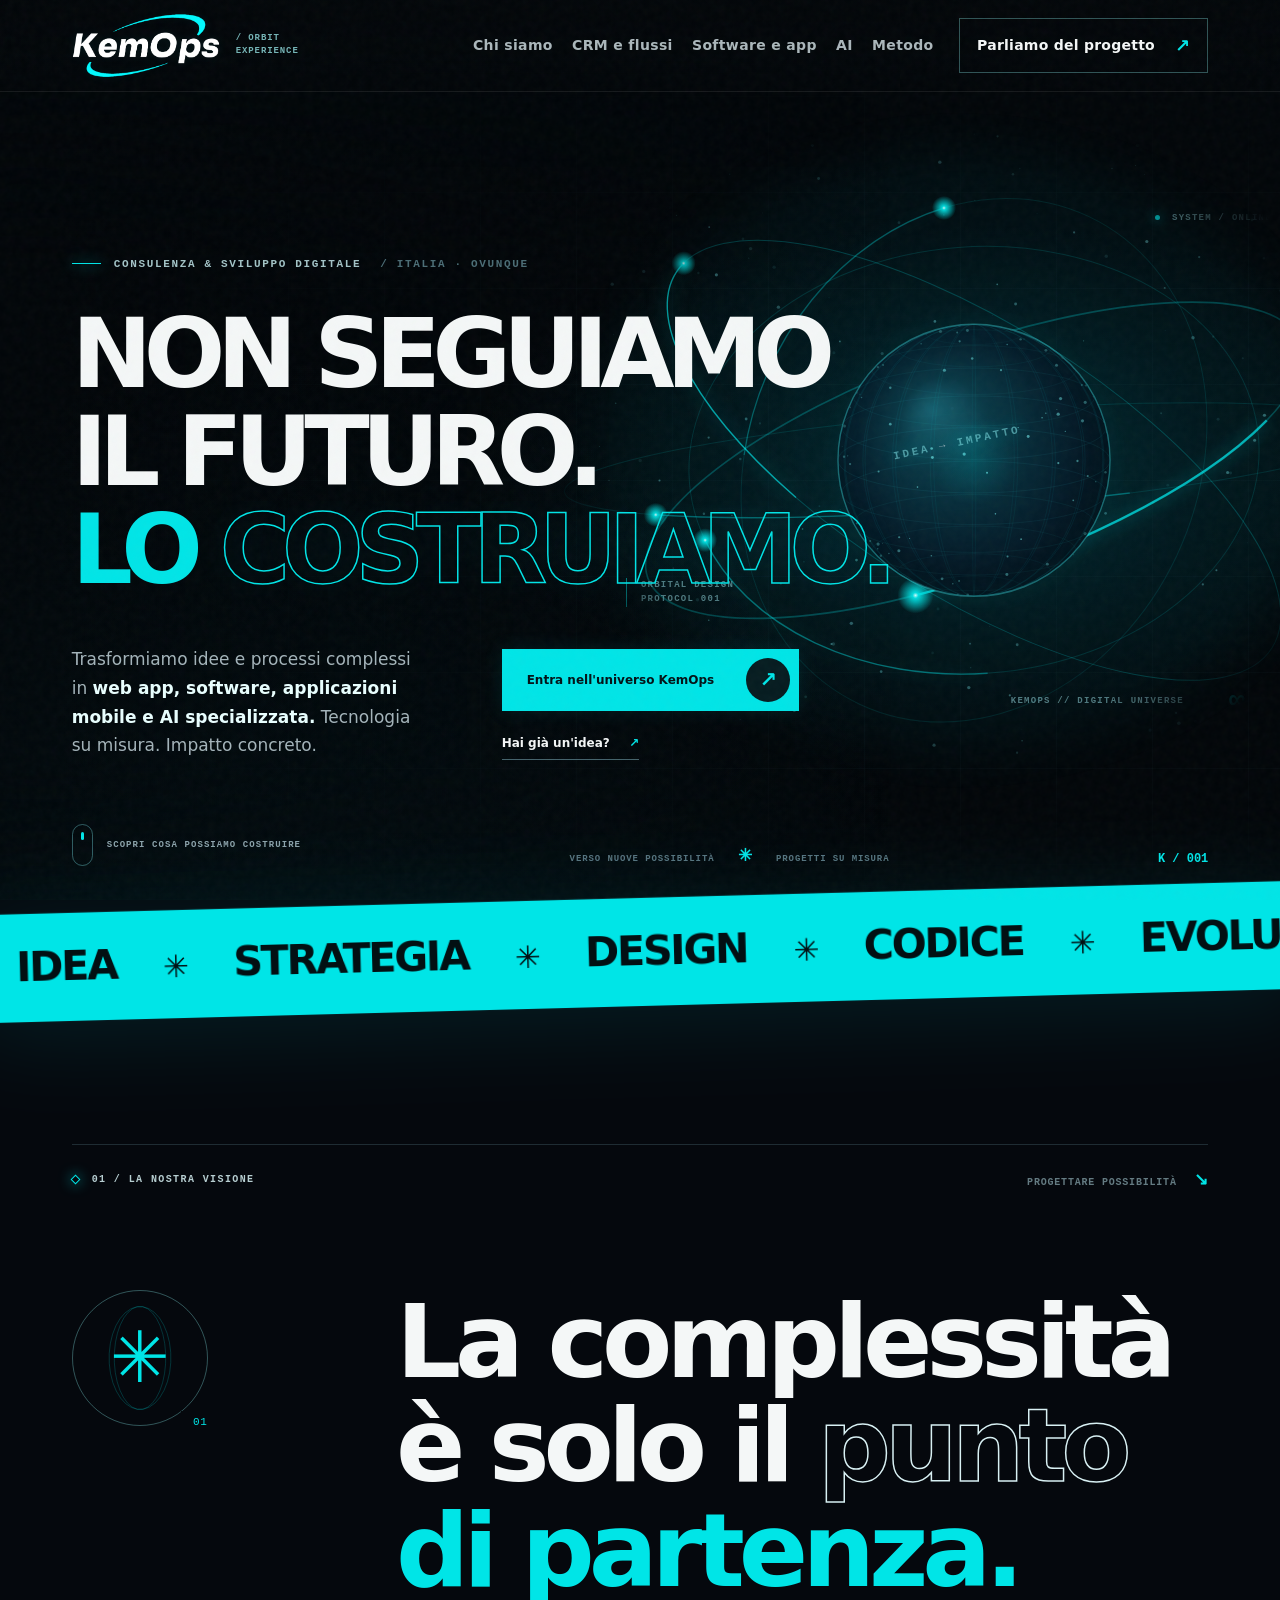
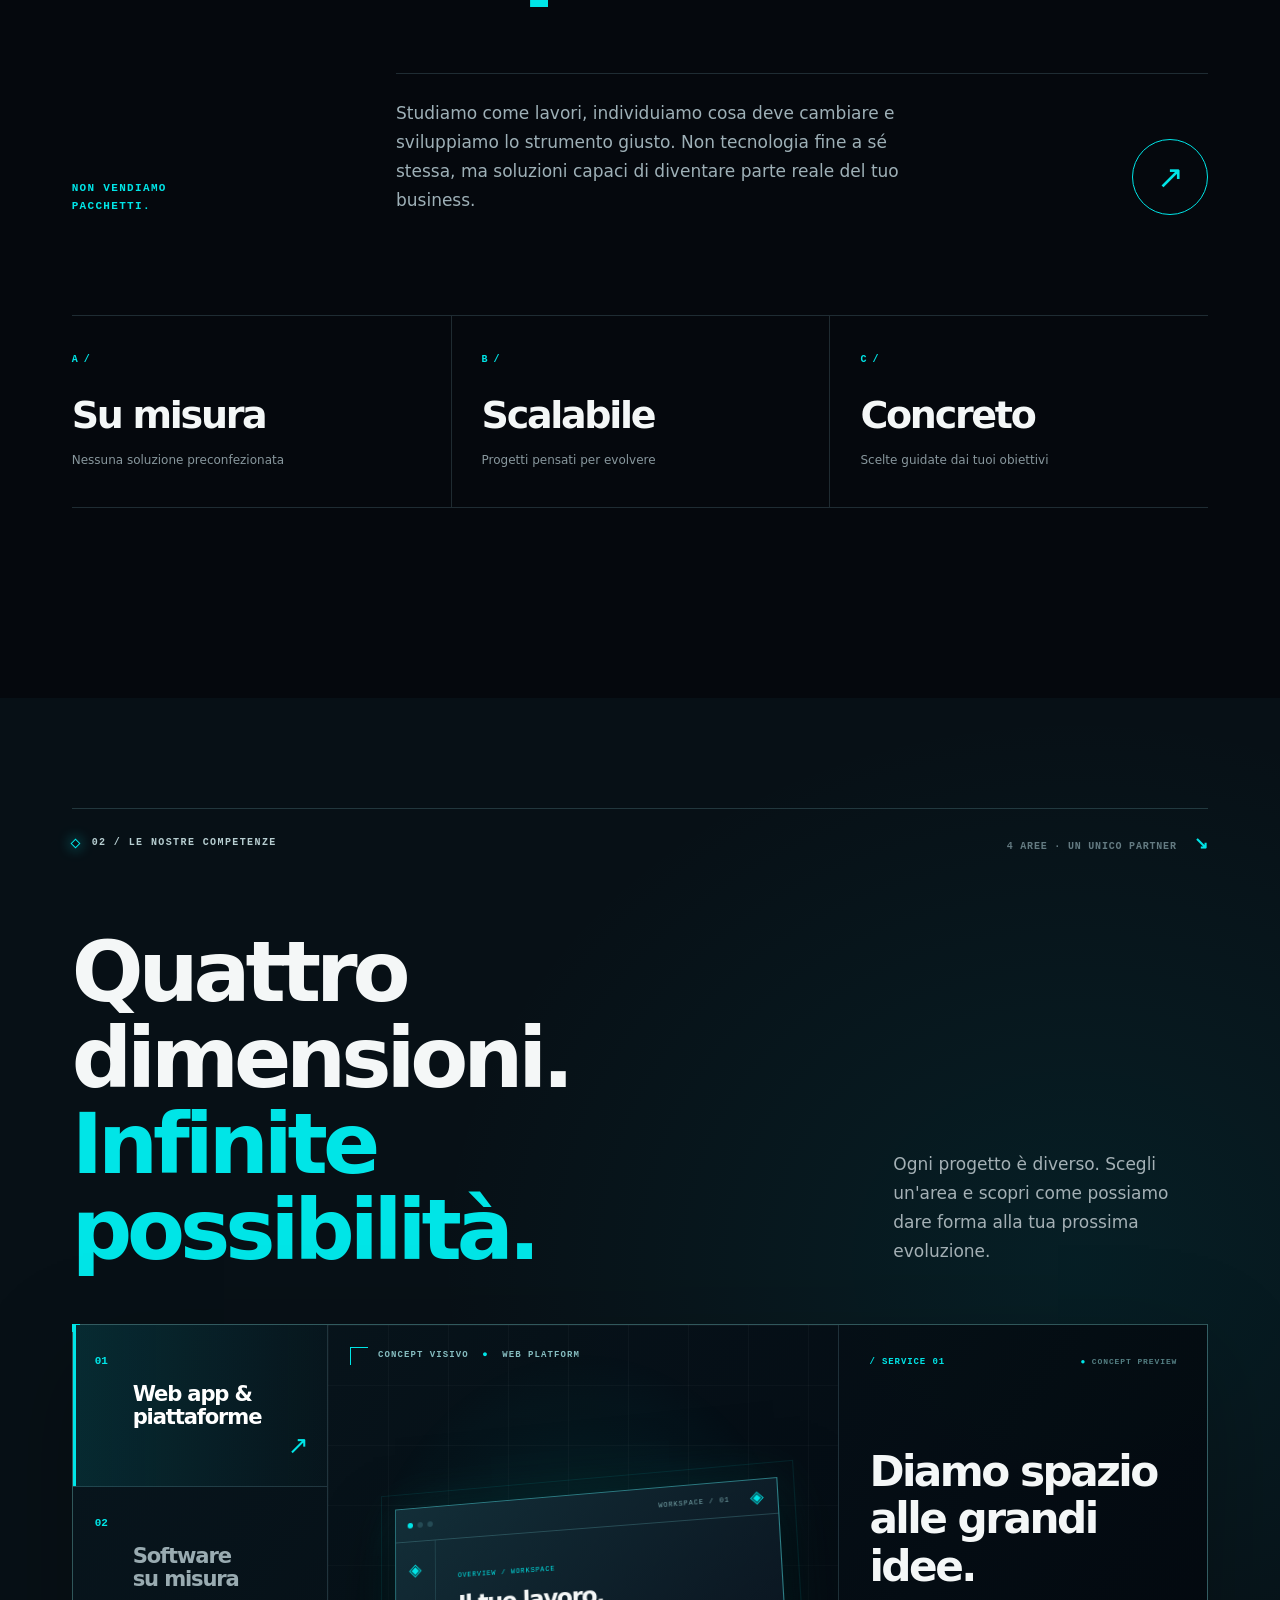
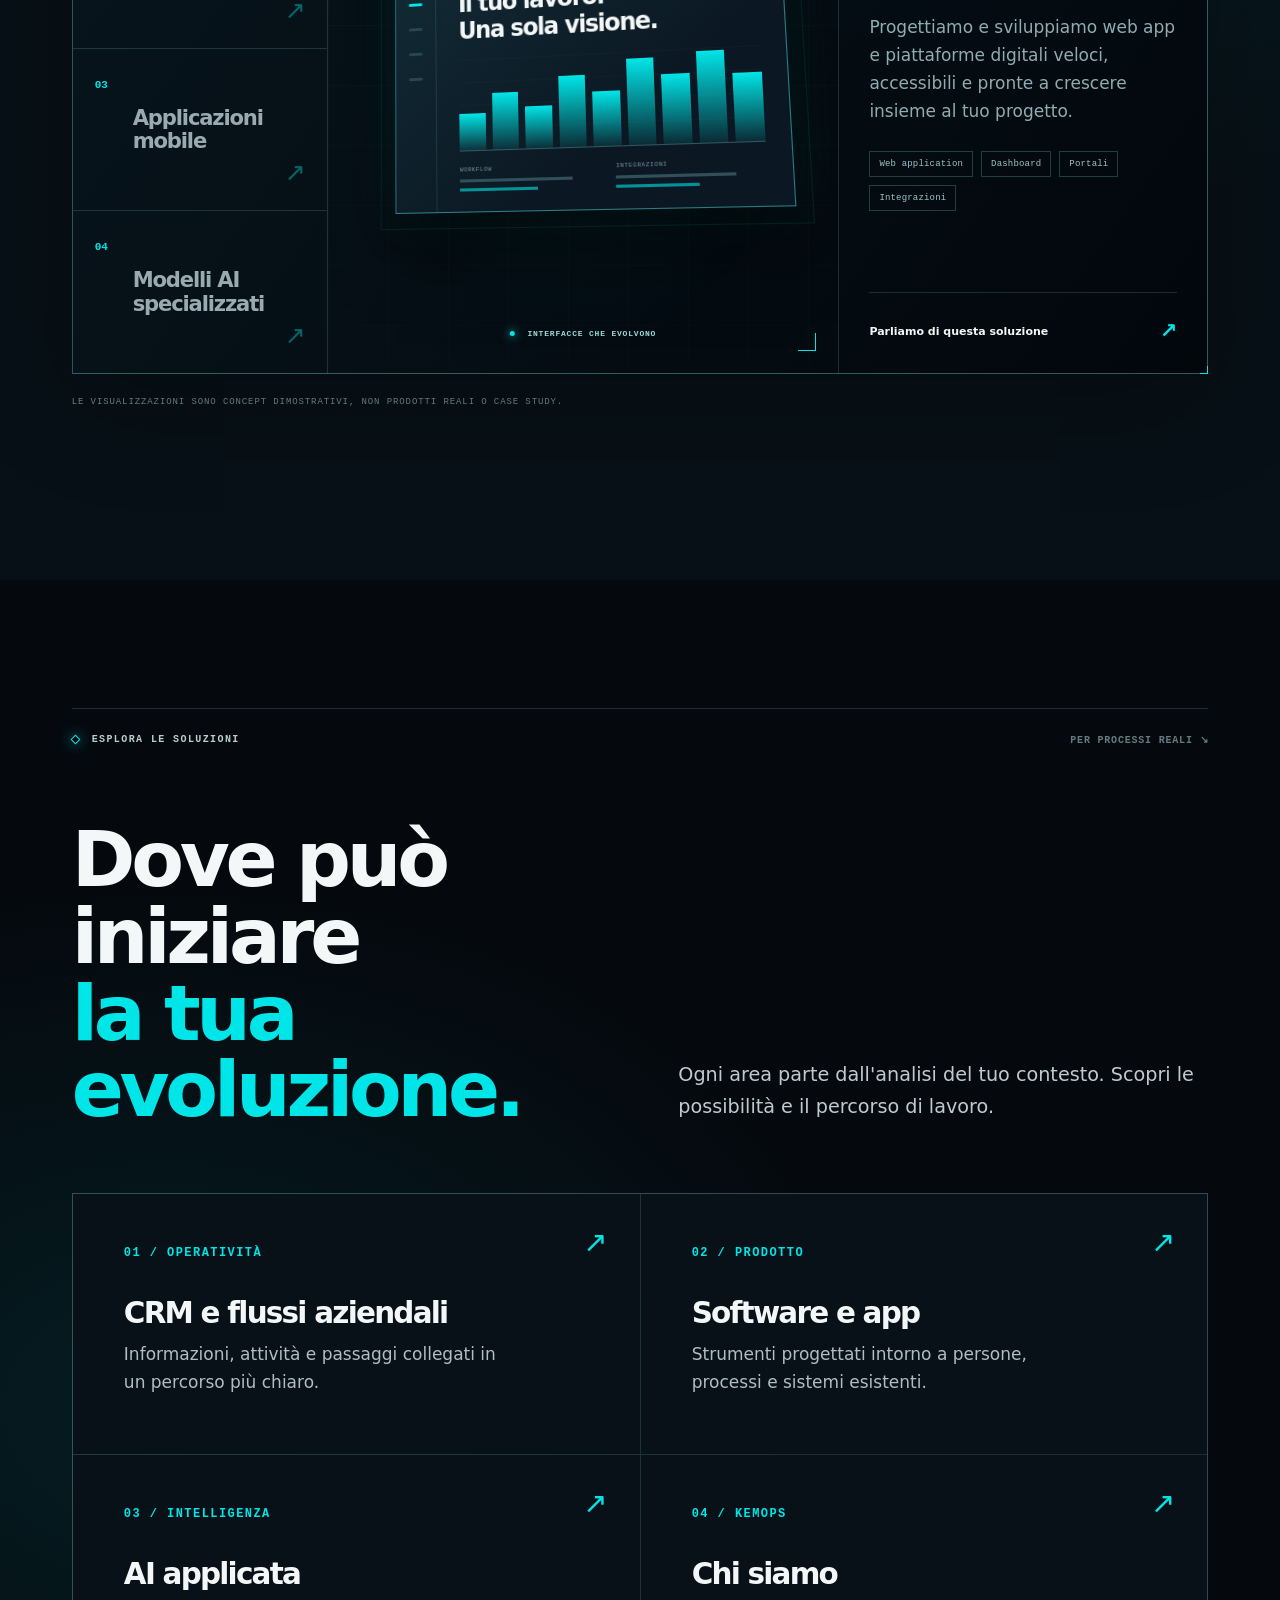
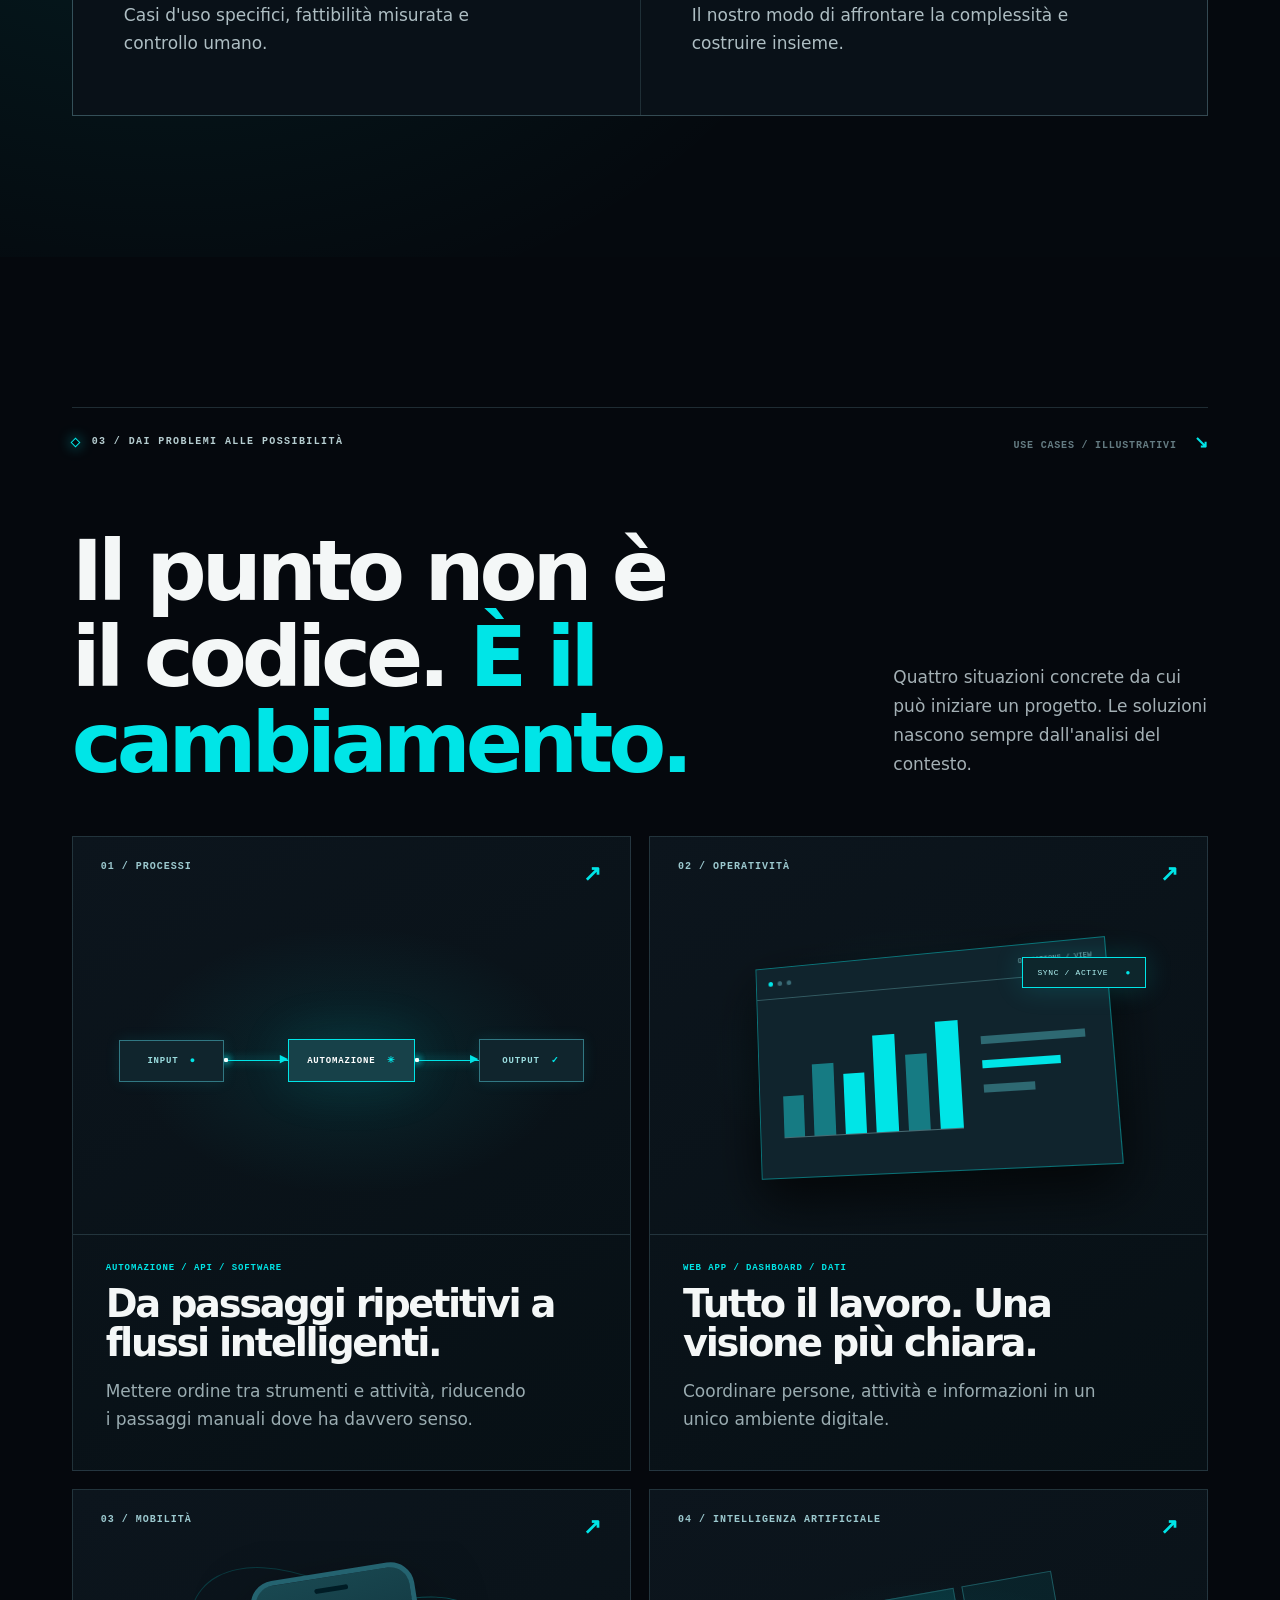
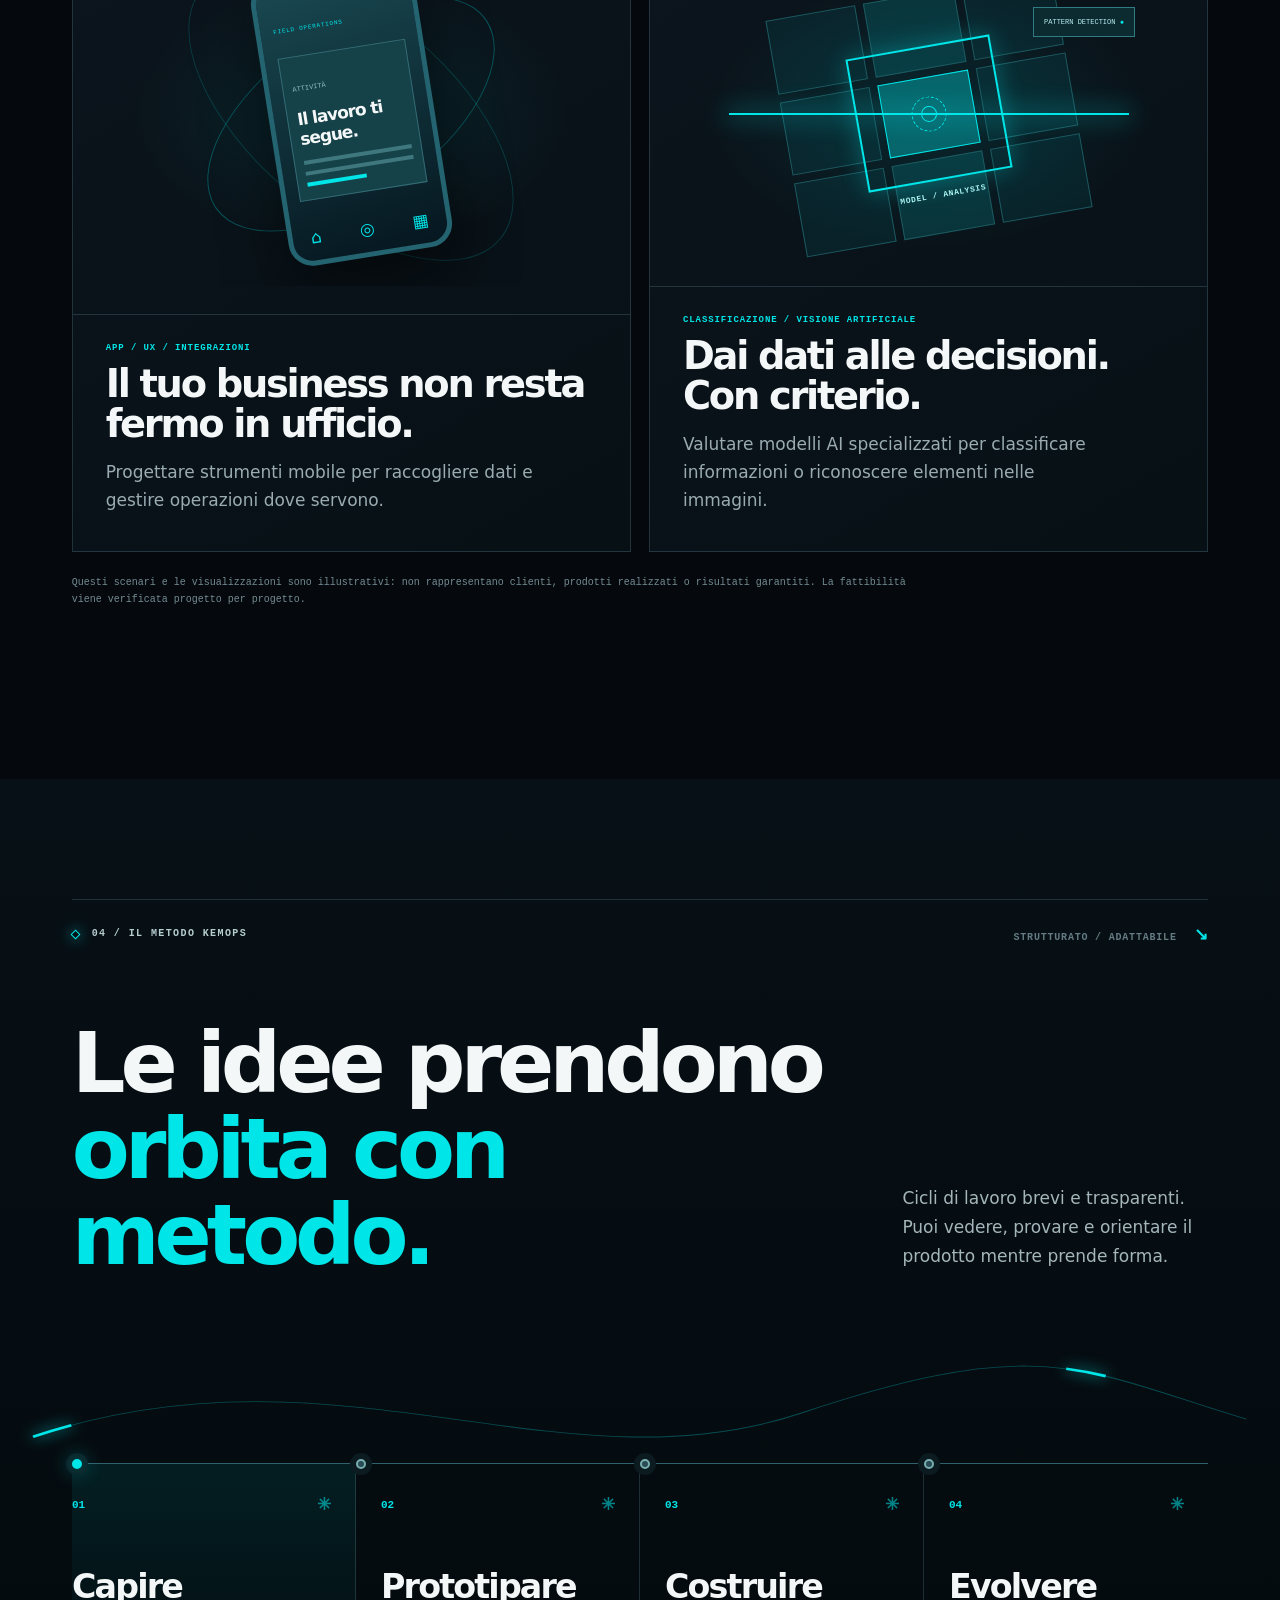
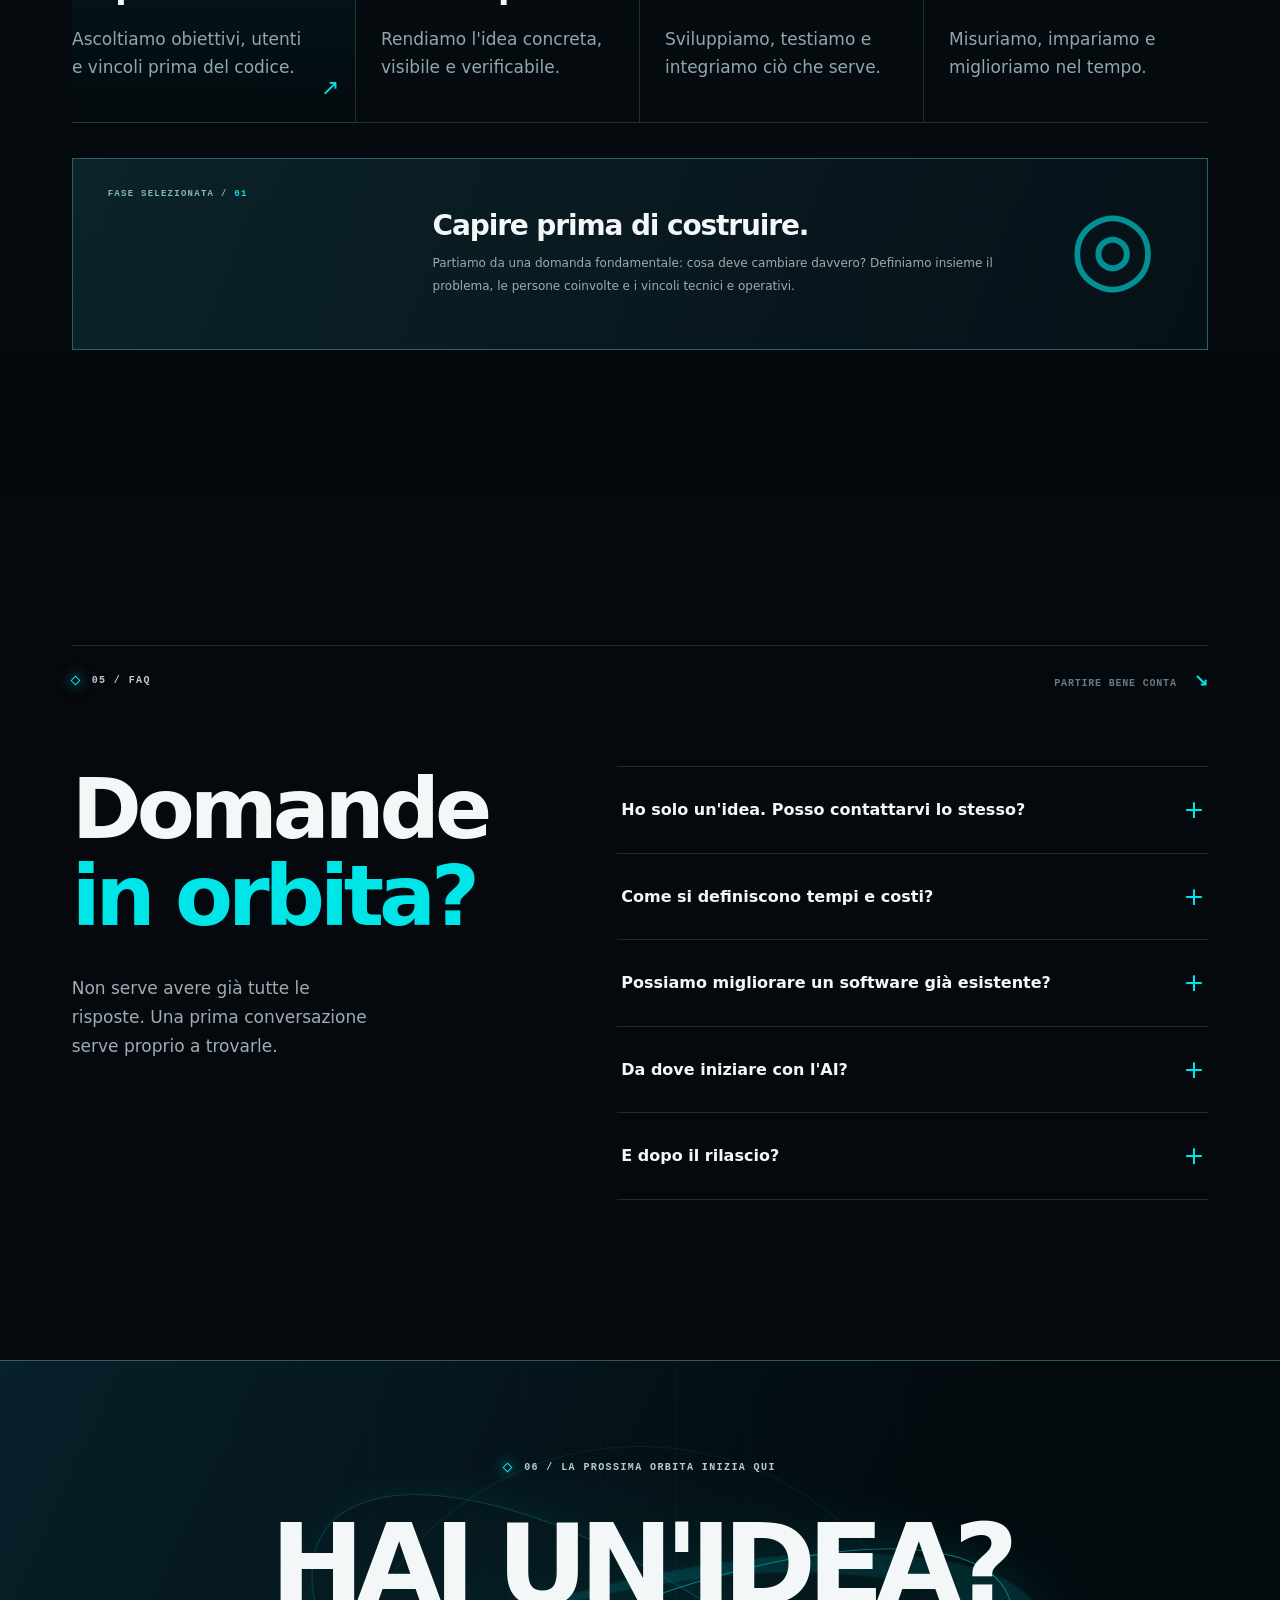
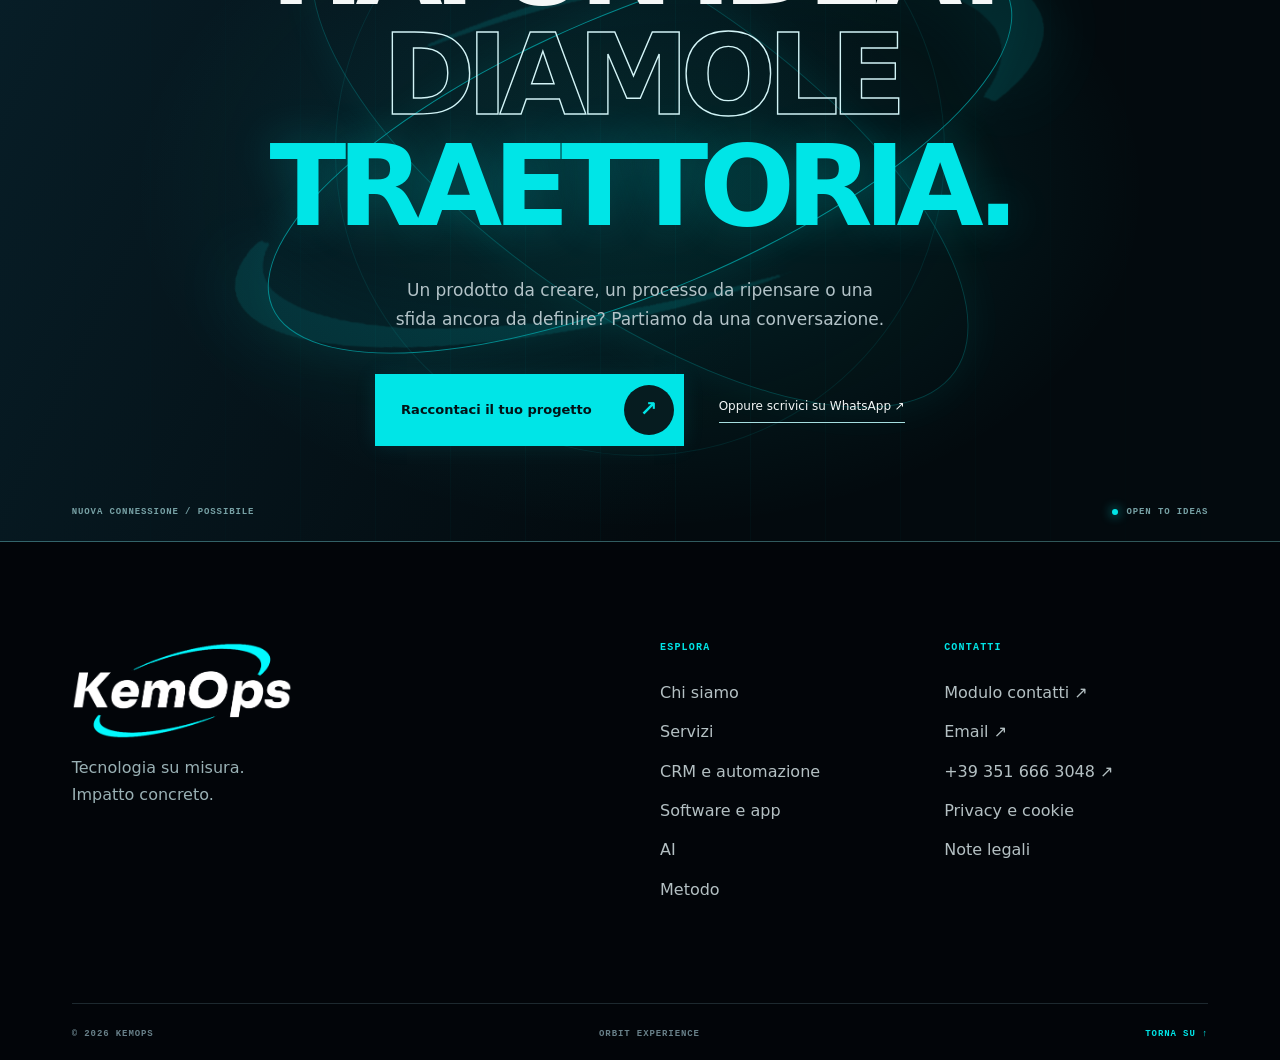
==== commit 467b4da9: "Clarify ORBIT concept labels" ====
--- a/index.html
+++ b/index.html
@@ -60,7 +60,7 @@
       </div>
       <div class="hero-bottom">
         <a href="#visione" class="scroll-down"><span class="scroll-track"><span></span></span><span>SCOPRI COSA POSSIAMO COSTRUIRE</span></a>
-        <div class="hero-coordinates">40° VERSO NUOVE POSSIBILITÀ <span class="cross-mark">✳</span> 100% SU MISURA</div>
+        <div class="hero-coordinates">VERSO NUOVE POSSIBILITÀ <span class="cross-mark">✳</span> PROGETTI SU MISURA</div>
         <span class="hero-num">K / 001</span>
       </div>
     </section>
@@ -90,7 +90,7 @@
           <div class="service-display">
             <div class="service-stage-stage" data-stage="web">
               <div class="stage-corner top-left"></div><div class="stage-corner bottom-right"></div>
-              <div class="stage-label">LIVE CONCEPT <span>●</span> WEB PLATFORM</div>
+              <div class="stage-label">CONCEPT VISIVO <span>●</span> WEB PLATFORM</div>
               <div class="mock-dashboard">
                 <div class="mock-top"><i></i><i></i><i></i><span>WORKSPACE / 01</span><b>◈</b></div>
                 <div class="mock-body"><div class="mock-side"><span class="mock-side-logo">◈</span><span></span><span></span><span></span><span></span></div><div class="mock-content"><small>OVERVIEW / WORKSPACE</small><strong>Il tuo lavoro.<br>Una sola visione.</strong><div class="mock-chart"><span style="--h:39%"></span><span style="--h:60%"></span><span style="--h:44%"></span><span style="--h:75%"></span><span style="--h:57%"></span><span style="--h:90%"></span><span style="--h:72%"></span><span style="--h:94%"></span><span style="--h:70%"></span></div><div class="mock-metrics"><span><b>WORKFLOW</b><i></i><i></i></span><span><b>INTEGRAZIONI</b><i></i><i></i></span></div></div></div>
@@ -98,7 +98,7 @@
               <div class="stage-floating-label"><span class="f-dot"></span> INTERFACCE CHE EVOLVONO</div>
             </div>
           </div>
-          <div class="service-info"><div class="service-info-top"><span id="service-number">/ SERVICE 01</span><span class="mini-pulse">● LIVE PREVIEW</span></div><div class="service-info-main"><h3 id="service-title">Diamo spazio alle grandi idee.</h3><p id="service-description">Progettiamo e sviluppiamo web app e piattaforme digitali veloci, accessibili e pronte a crescere insieme al tuo progetto.</p><div class="tag-list" id="service-tags"><span>Web application</span><span>Dashboard</span><span>Portali</span><span>Integrazioni</span></div></div><a class="service-cta" id="service-cta" href="mailto:kemops.consulting@gmail.com?subject=KemOps%20-%20Progetto%20web%20app">Parliamo di questa soluzione <span>↗</span></a></div>
+          <div class="service-info"><div class="service-info-top"><span id="service-number">/ SERVICE 01</span><span class="mini-pulse">● CONCEPT PREVIEW</span></div><div class="service-info-main"><h3 id="service-title">Diamo spazio alle grandi idee.</h3><p id="service-description">Progettiamo e sviluppiamo web app e piattaforme digitali veloci, accessibili e pronte a crescere insieme al tuo progetto.</p><div class="tag-list" id="service-tags"><span>Web application</span><span>Dashboard</span><span>Portali</span><span>Integrazioni</span></div></div><a class="service-cta" id="service-cta" href="mailto:kemops.consulting@gmail.com?subject=KemOps%20-%20Progetto%20web%20app">Parliamo di questa soluzione <span>↗</span></a></div>
         </div>
       </div>
       <p class="explorer-note">LE VISUALIZZAZIONI SONO CONCEPT DIMOSTRATIVI, NON PRODOTTI REALI O CASE STUDY.</p>
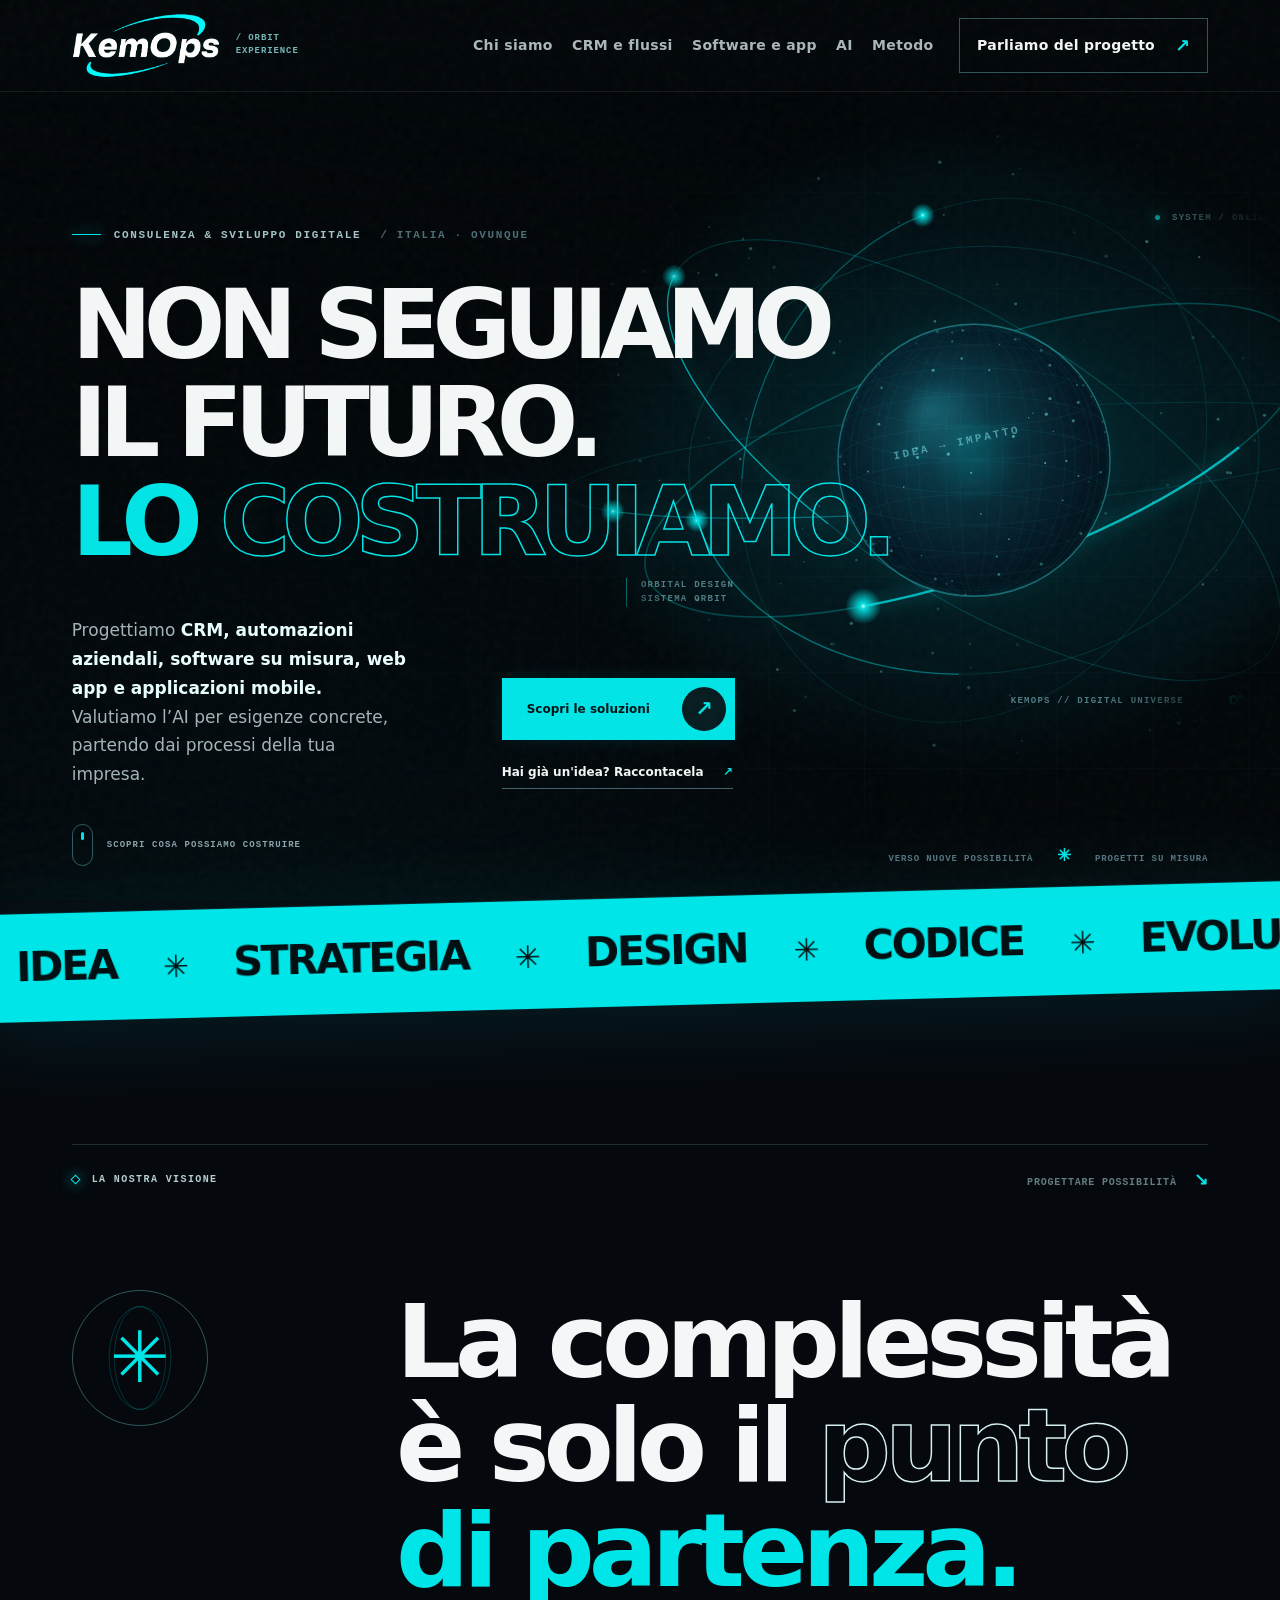
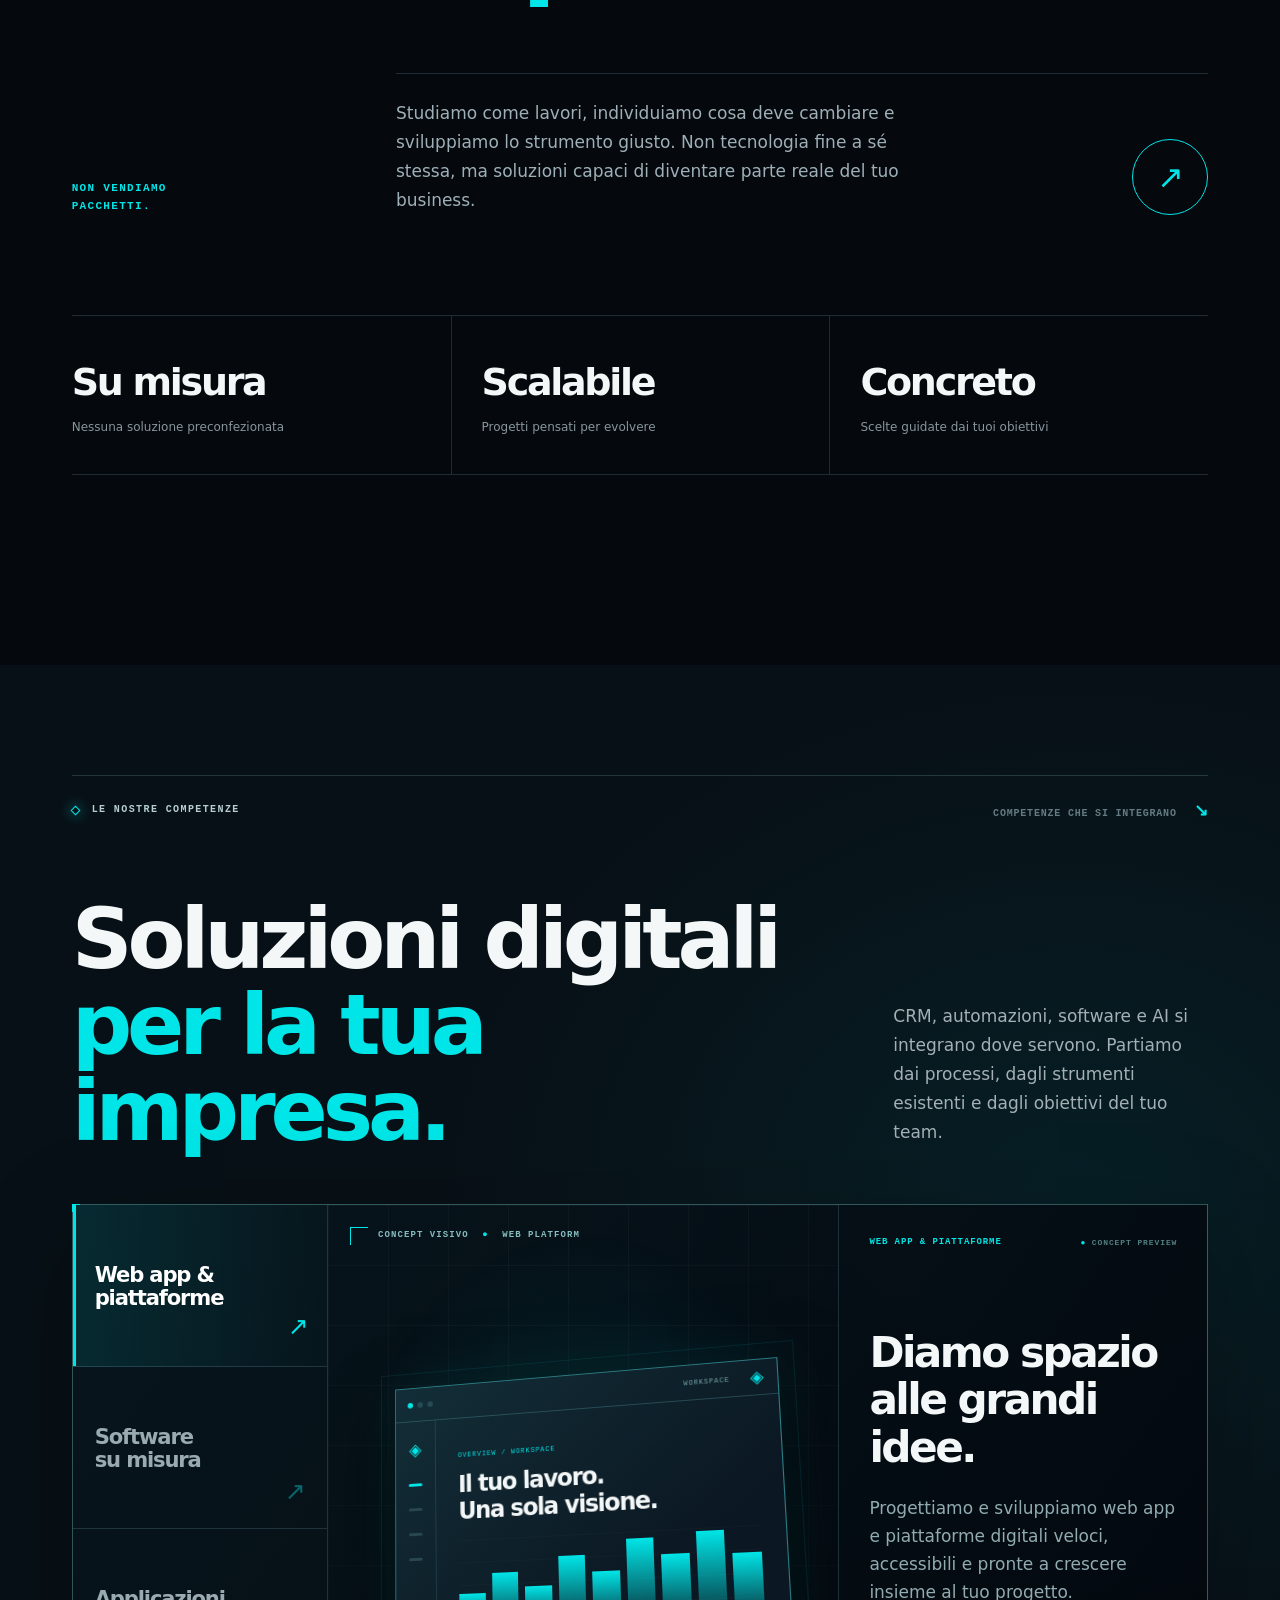
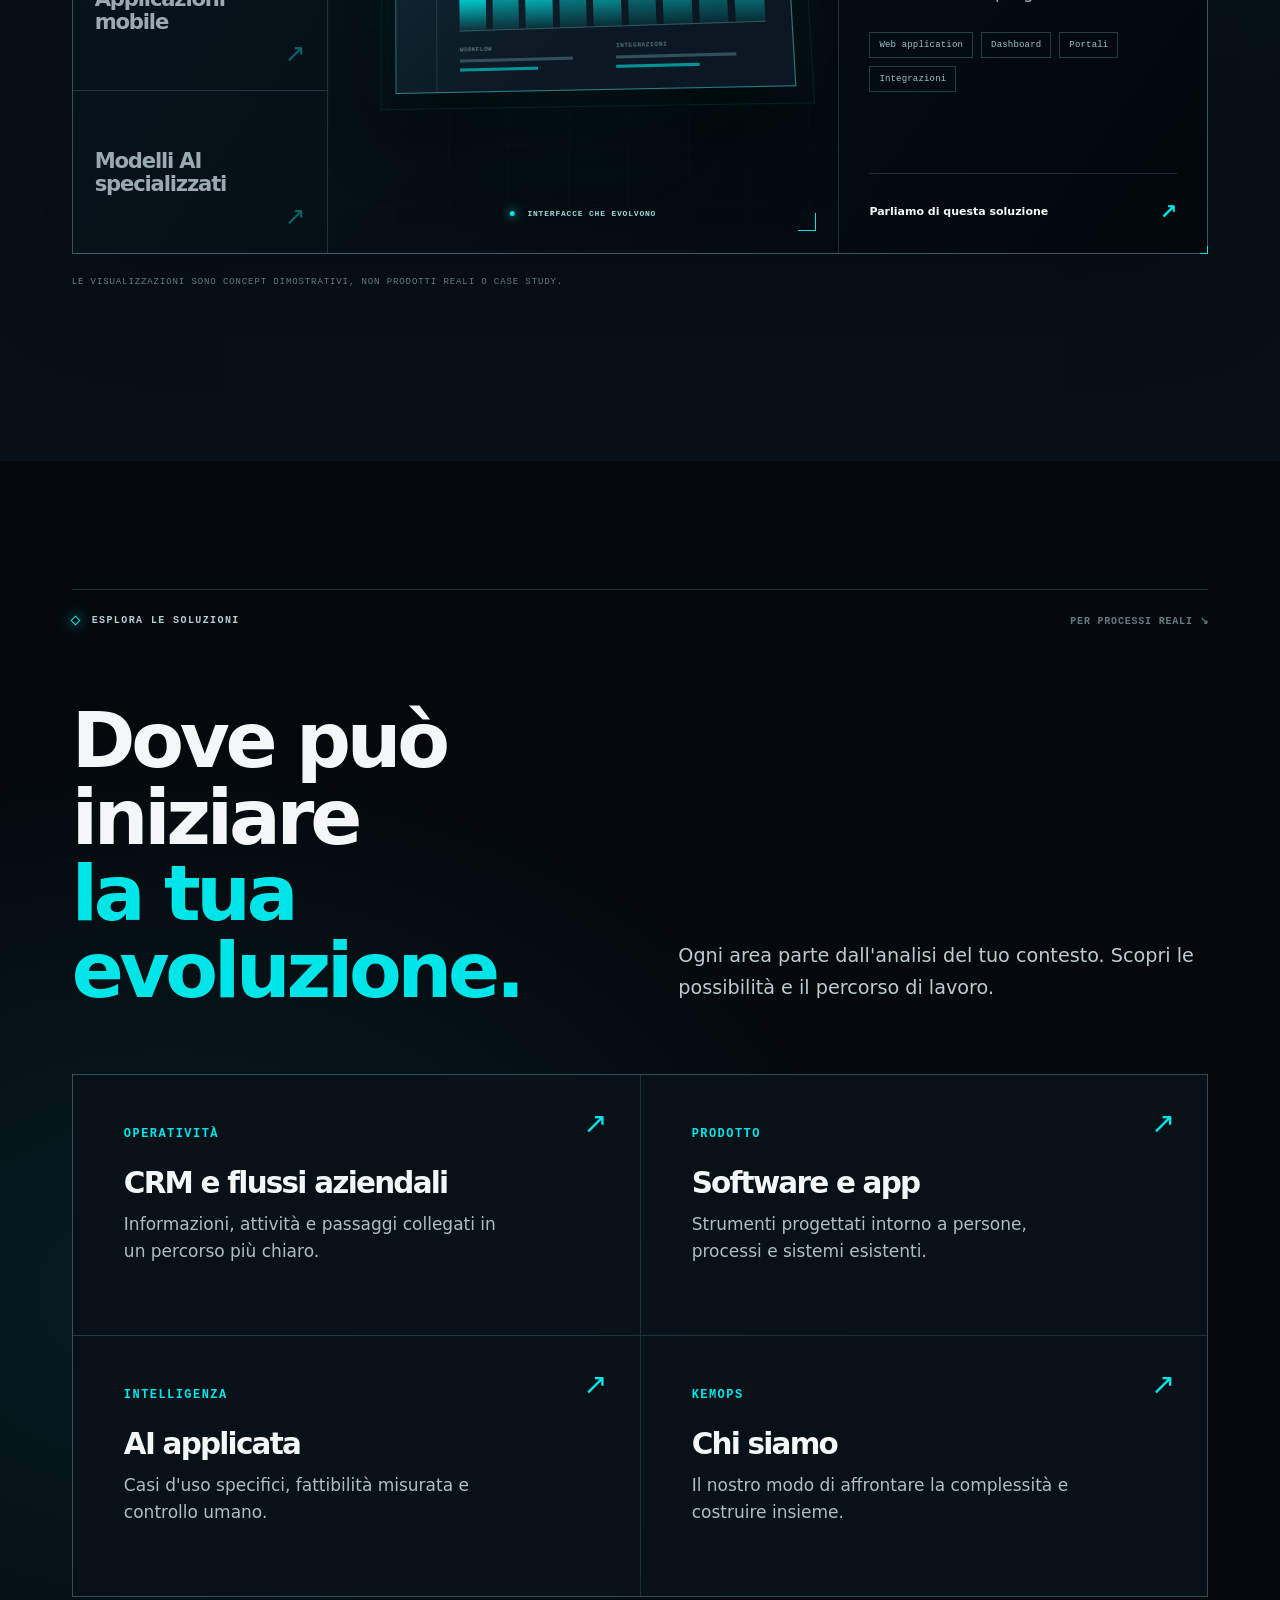
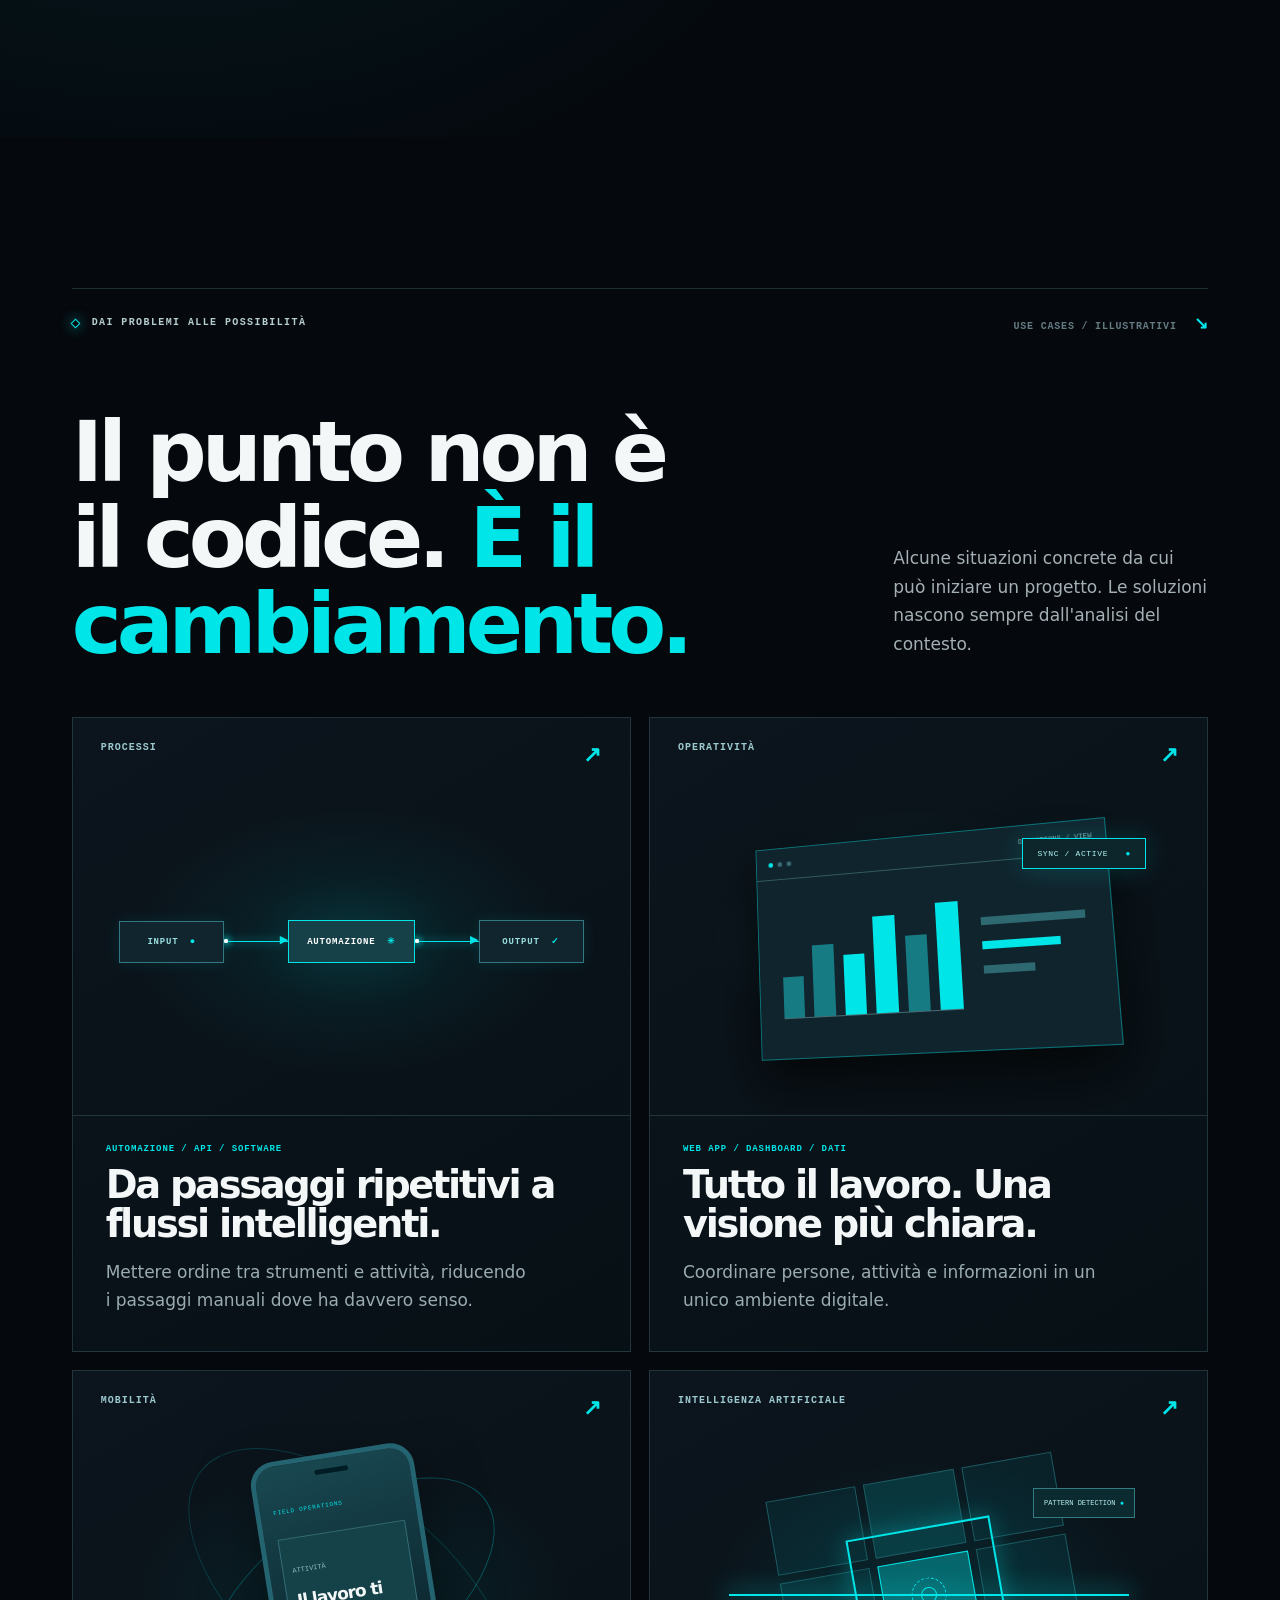
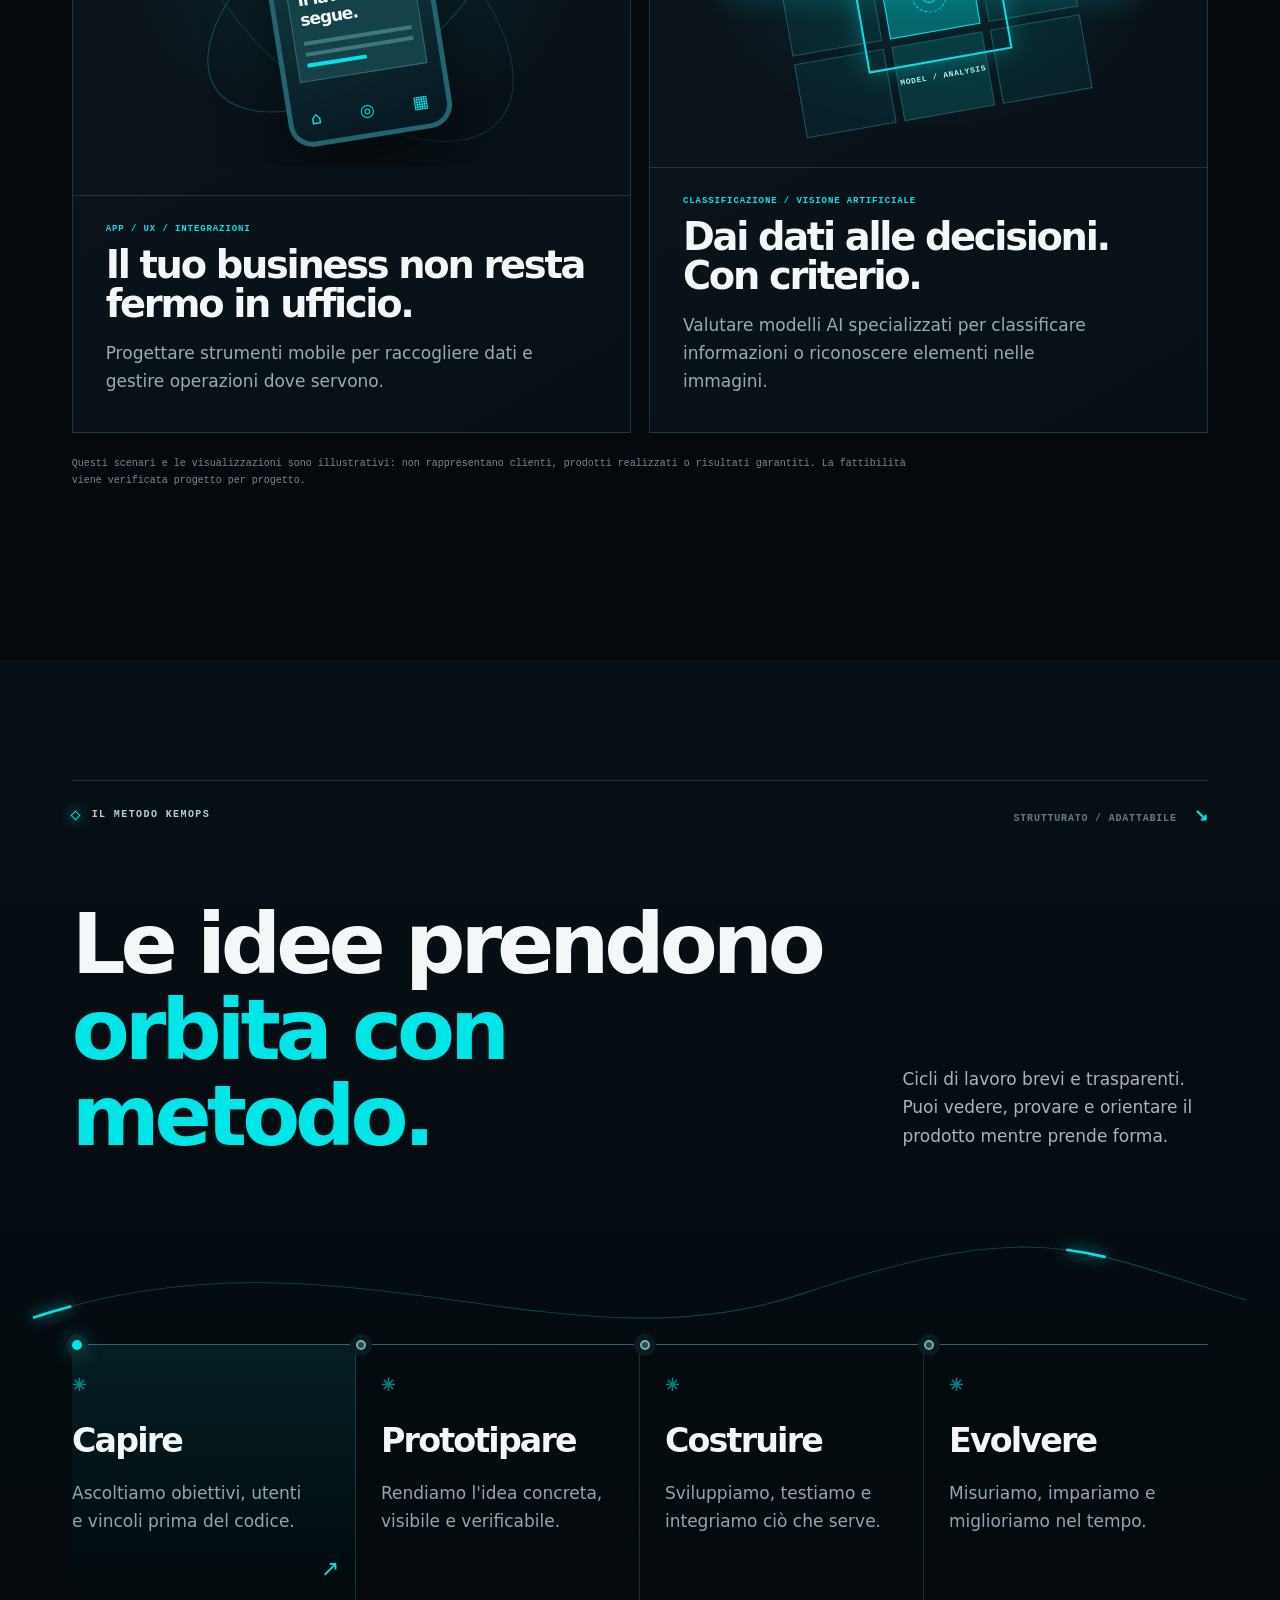
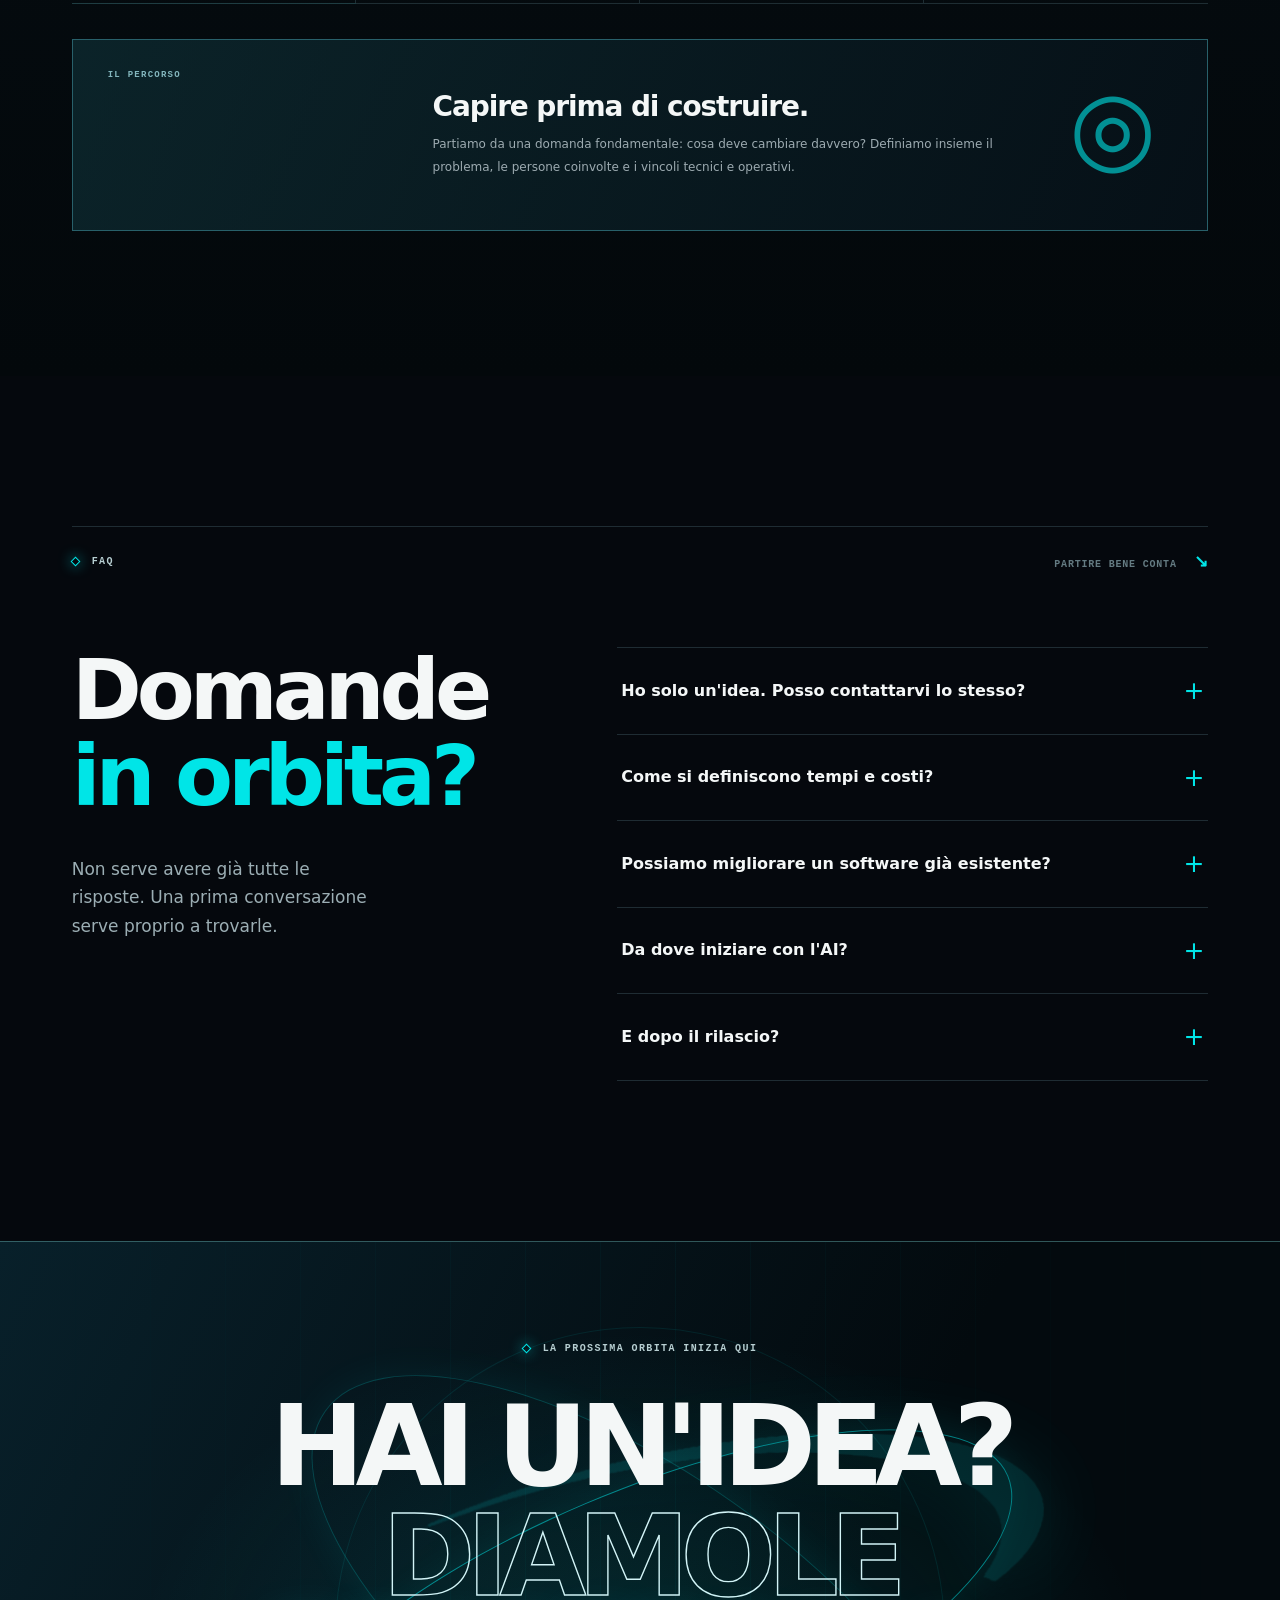
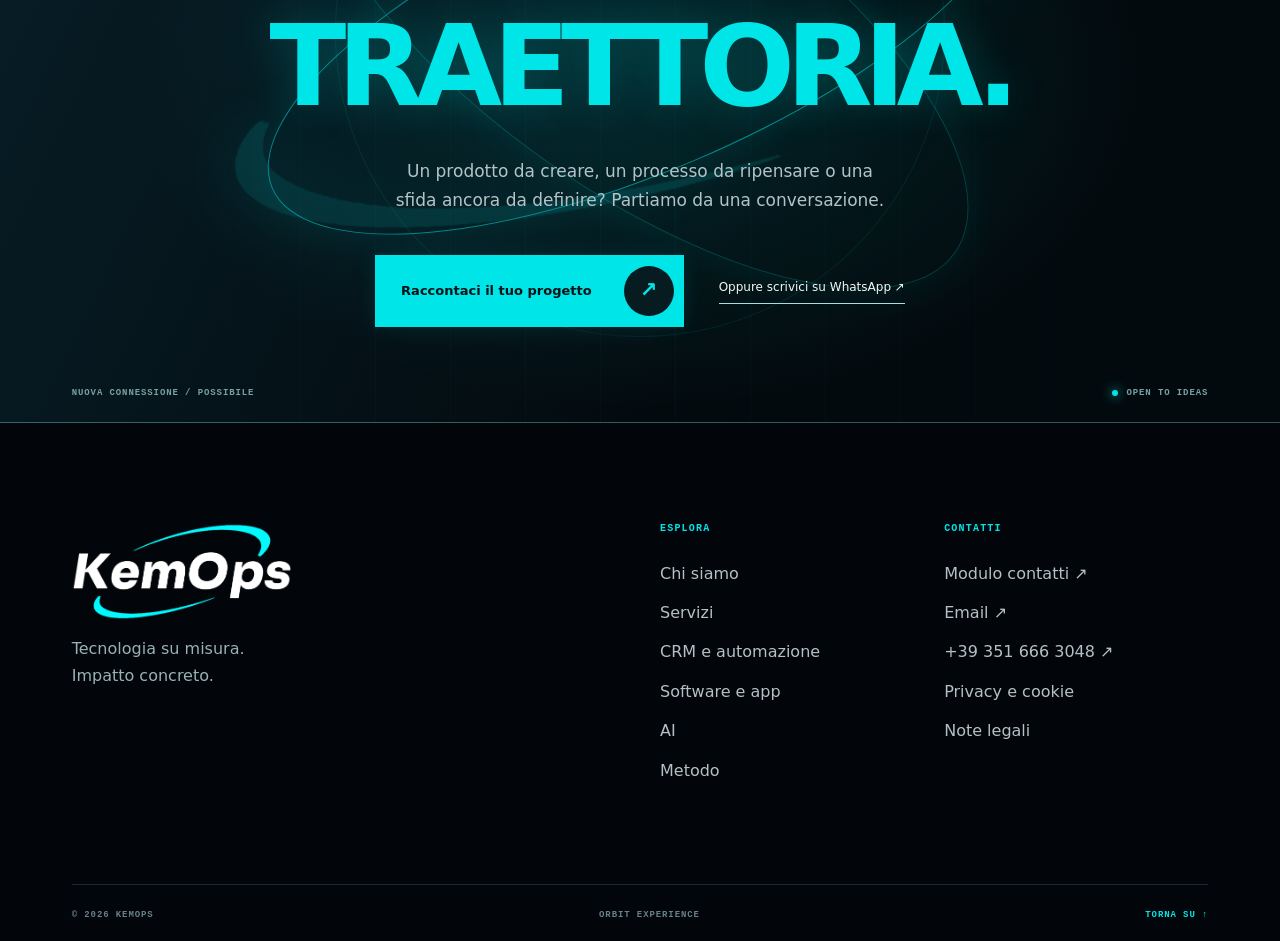
==== commit e7dc0f61: "Simplify ORBIT UI and improve homepage SEO" ====
--- a/index.html
+++ b/index.html
@@ -4,21 +4,37 @@
   <meta charset="utf-8">
   <meta name="viewport" content="width=device-width, initial-scale=1">
   <meta name="theme-color" content="#05080d">
-  <meta name="description" content="KemOps progetta CRM, automazioni, software, app e AI per processi aziendali. Scopri l’approccio ORBIT e parlaci del tuo progetto.">
+  <meta name="description" content="CRM, automazioni aziendali, software su misura, web app e AI per le imprese. KemOps progetta strumenti digitali intorno ai processi e agli obiettivi aziendali.">
   <meta name="robots" content="index,follow,max-image-preview:large">
   <link rel="canonical" href="https://kemops.it/">
   <meta property="og:type" content="website">
   <meta property="og:site_name" content="KemOps">
   <meta property="og:locale" content="it_IT">
   <meta property="og:url" content="https://kemops.it/">
-  <meta property="og:title" content="KemOps ORBIT | Soluzioni digitali su misura per le aziende">
-  <meta property="og:description" content="KemOps progetta CRM, automazioni, software, app e AI per processi aziendali. Scopri l’approccio ORBIT e parlaci del tuo progetto.">
+  <meta property="og:title" content="CRM, automazioni e software su misura | KemOps">
+  <meta property="og:description" content="CRM, automazioni aziendali, software su misura, web app e AI per le imprese. KemOps progetta strumenti digitali intorno ai processi e agli obiettivi aziendali.">
   <meta property="og:image" content="https://kemops.it/assets/images/orbit-logo.png">
+  <meta property="og:image:alt" content="Logo KemOps ORBIT">
+  <meta name="twitter:title" content="CRM, automazioni e software su misura | KemOps">
+  <meta name="twitter:description" content="CRM, automazioni aziendali, software su misura, web app e AI per le imprese. KemOps progetta strumenti digitali intorno ai processi e agli obiettivi aziendali.">
+  <meta name="twitter:image" content="https://kemops.it/assets/images/orbit-logo.png">
   <meta name="twitter:card" content="summary_large_image">
-  <title>KemOps ORBIT | Soluzioni digitali su misura per le aziende</title>
+  <title>CRM, automazioni e software su misura | KemOps</title>
   <link rel="icon" href="assets/images/favicon.png" sizes="32x32" type="image/png">
   <link rel="stylesheet" href="assets/css/orbit.css">
   <link rel="stylesheet" href="assets/css/orbit-b2b.css">
+  <script type="application/ld+json">{
+    "@context": "https://schema.org",
+    "@type": "Organization",
+    "@id": "https://kemops.it/#organization",
+    "name": "KemOps",
+    "url": "https://kemops.it/",
+    "logo": "https://kemops.it/assets/images/orbit-logo.png",
+    "description": "Consulenza e sviluppo digitale: CRM, automazioni aziendali, software su misura, web app, applicazioni mobile e AI.",
+    "email": "kemops.consulting@gmail.com",
+    "telephone": "+393516663048",
+    "knowsAbout": ["CRM", "Automazione dei processi aziendali", "Software su misura", "Web app", "Applicazioni mobile", "Intelligenza artificiale applicata"]
+  }</script>
 </head>
 <body>
   <div class="cursor-glow" aria-hidden="true"></div>
@@ -36,8 +52,8 @@
   </header>
   <div class="mobile-menu" id="mobile-menu" hidden>
     <div class="mobile-menu-kicker">ESPLORA KEMOPS</div>
-    <a href="index.html" aria-current="page"><span>01</span> Home</a><a href="chi-siamo.html"><span>02</span> Chi siamo</a><a href="crm-automazione.html"><span>03</span> CRM e flussi</a><a href="app-software.html"><span>04</span> Software e app</a><a href="ai.html"><span>05</span> AI</a><a href="metodo.html"><span>06</span> Metodo</a>
-    <a href="contatti.html"><span>07</span> Contatti</a>
+    <a href="index.html" aria-current="page">Home</a><a href="chi-siamo.html">Chi siamo</a><a href="crm-automazione.html">CRM e flussi</a><a href="app-software.html">Software e app</a><a href="ai.html">AI</a><a href="metodo.html">Metodo</a>
+    <a href="contatti.html">Contatti</a>
   </div>
   <main id="main">
     <section class="hero section-shell" id="home" aria-labelledby="hero-heading">
@@ -47,44 +63,43 @@
         <canvas id="orbit-canvas"></canvas>
         <div class="visual-hud hud-top"><span class="hud-pulse"></span> SYSTEM / ONLINE</div>
         <div class="visual-hud hud-bottom">KEMOPS // DIGITAL UNIVERSE <span>∞</span></div>
-        <div class="visual-hud hud-left">ORBITAL DESIGN<br>PROTOCOL 001</div>
+        <div class="visual-hud hud-left">ORBITAL DESIGN<br>SISTEMA ORBIT</div>
         <div class="orbital-title">IDEA <span>→</span> IMPATTO</div>
       </div>
       <div class="hero-content">
         <div class="eyebrow hero-eyebrow reveal"><span class="eyebrow-line"></span> CONSULENZA & SVILUPPO DIGITALE <span class="eyebrow-suffix">/ ITALIA · OVUNQUE</span></div>
         <h1 id="hero-heading"><span class="hero-line"><span>NON SEGUIAMO</span></span><span class="hero-line"><span>IL FUTURO.</span></span><span class="hero-line hero-line-accent"><span>LO <em>COSTRUIAMO.</em></span></span></h1>
         <div class="hero-lower reveal">
-          <p>Trasformiamo idee e processi complessi in <strong>web app, software, applicazioni mobile e AI specializzata.</strong> Tecnologia su misura. Impatto concreto.</p>
-          <div class="hero-actions"><a class="btn btn-primary magnetic" href="#servizi"><span>Entra nell'universo KemOps</span><span class="btn-circle" aria-hidden="true">↗</span></a><a class="text-link" href="contatti.html">Hai già un'idea? <span>↗</span></a></div>
+          <p>Progettiamo <strong>CRM, automazioni aziendali, software su misura, web app e applicazioni mobile.</strong> Valutiamo l’AI per esigenze concrete, partendo dai processi della tua impresa.</p>
+          <div class="hero-actions"><a class="btn btn-primary magnetic" href="#servizi"><span>Scopri le soluzioni</span><span class="btn-circle" aria-hidden="true">↗</span></a><a class="text-link" href="contatti.html">Hai già un'idea? Raccontacela <span>↗</span></a></div>
         </div>
       </div>
       <div class="hero-bottom">
         <a href="#visione" class="scroll-down"><span class="scroll-track"><span></span></span><span>SCOPRI COSA POSSIAMO COSTRUIRE</span></a>
         <div class="hero-coordinates">VERSO NUOVE POSSIBILITÀ <span class="cross-mark">✳</span> PROGETTI SU MISURA</div>
-        <span class="hero-num">K / 001</span>
       </div>
     </section>
 
     <div class="ticker" aria-hidden="true"><div class="ticker-track"><span>IDEA <b>✳</b> STRATEGIA <b>✳</b> DESIGN <b>✳</b> CODICE <b>✳</b> EVOLUZIONE <b>✳</b></span><span>IDEA <b>✳</b> STRATEGIA <b>✳</b> DESIGN <b>✳</b> CODICE <b>✳</b> EVOLUZIONE <b>✳</b></span></div></div>
 
     <section class="vision section-shell" id="visione">
-      <div class="section-top reveal"><span class="section-kicker"><span class="kicker-dot"></span> 01 / LA NOSTRA VISIONE</span><span class="small-mono">PROGETTARE POSSIBILITÀ <span>↘</span></span></div>
+      <div class="section-top reveal"><span class="section-kicker"><span class="kicker-dot"></span> LA NOSTRA VISIONE</span><span class="small-mono">PROGETTARE POSSIBILITÀ <span>↘</span></span></div>
       <div class="vision-layout">
-        <div class="vision-side reveal"><div class="floating-symbol">✳<span>01</span></div><p>NON VENDIAMO<br>PACCHETTI.</p></div>
+        <div class="vision-side reveal"><div class="floating-symbol">✳</div><p>NON VENDIAMO<br>PACCHETTI.</p></div>
         <div class="vision-main"><h2 class="reveal">La complessità<br>è solo il <span class="outlined">punto</span><br><span class="cyan-text">di partenza.</span></h2><div class="vision-bottom reveal"><p>Studiamo come lavori, individuiamo cosa deve cambiare e sviluppiamo lo strumento giusto. Non tecnologia fine a sé stessa, ma soluzioni capaci di diventare parte reale del tuo business.</p><a class="round-arrow magnetic" href="metodo.html" aria-label="Scopri il nostro metodo">↗</a></div></div>
       </div>
-      <div class="vision-stats reveal"><div><span class="stat-index">A /</span><strong>Su misura</strong><small>Nessuna soluzione preconfezionata</small></div><div><span class="stat-index">B /</span><strong>Scalabile</strong><small>Progetti pensati per evolvere</small></div><div><span class="stat-index">C /</span><strong>Concreto</strong><small>Scelte guidate dai tuoi obiettivi</small></div></div>
+      <div class="vision-stats reveal"><div><strong>Su misura</strong><small>Nessuna soluzione preconfezionata</small></div><div><strong>Scalabile</strong><small>Progetti pensati per evolvere</small></div><div><strong>Concreto</strong><small>Scelte guidate dai tuoi obiettivi</small></div></div>
     </section>
 
     <section class="services section-shell" id="servizi">
-      <div class="section-top reveal"><span class="section-kicker"><span class="kicker-dot"></span> 02 / LE NOSTRE COMPETENZE</span><span class="small-mono">4 AREE · UN UNICO PARTNER <span>↘</span></span></div>
-      <div class="section-head reveal"><h2>Quattro dimensioni.<br><span>Infinite possibilità.</span></h2><p>Ogni progetto è diverso. Scegli un'area e scopri come possiamo dare forma alla tua prossima evoluzione.</p></div>
+      <div class="section-top reveal"><span class="section-kicker"><span class="kicker-dot"></span> LE NOSTRE COMPETENZE</span><span class="small-mono">COMPETENZE CHE SI INTEGRANO <span>↘</span></span></div>
+      <div class="section-head reveal"><h2>Soluzioni digitali<br><span>per la tua impresa.</span></h2><p>CRM, automazioni, software e AI si integrano dove servono. Partiamo dai processi, dagli strumenti esistenti e dagli obiettivi del tuo team.</p></div>
       <div class="service-explorer reveal">
         <div class="service-rail" role="tablist" aria-label="Esplora i servizi">
-          <button class="service-tab is-active" data-service="0" role="tab" aria-selected="true" aria-controls="service-panel" id="service-tab-0"><span class="service-index">01</span><span>Web app &<br>piattaforme</span><span class="service-tab-arrow">↗</span></button>
-          <button class="service-tab" data-service="1" role="tab" aria-selected="false" aria-controls="service-panel" id="service-tab-1"><span class="service-index">02</span><span>Software<br>su misura</span><span class="service-tab-arrow">↗</span></button>
-          <button class="service-tab" data-service="2" role="tab" aria-selected="false" aria-controls="service-panel" id="service-tab-2"><span class="service-index">03</span><span>Applicazioni<br>mobile</span><span class="service-tab-arrow">↗</span></button>
-          <button class="service-tab" data-service="3" role="tab" aria-selected="false" aria-controls="service-panel" id="service-tab-3"><span class="service-index">04</span><span>Modelli AI<br>specializzati</span><span class="service-tab-arrow">↗</span></button>
+          <button class="service-tab is-active" data-service="0" role="tab" aria-selected="true" aria-controls="service-panel" id="service-tab-0"><span>Web app &<br>piattaforme</span><span class="service-tab-arrow">↗</span></button>
+          <button class="service-tab" data-service="1" role="tab" aria-selected="false" aria-controls="service-panel" id="service-tab-1"><span>Software<br>su misura</span><span class="service-tab-arrow">↗</span></button>
+          <button class="service-tab" data-service="2" role="tab" aria-selected="false" aria-controls="service-panel" id="service-tab-2"><span>Applicazioni<br>mobile</span><span class="service-tab-arrow">↗</span></button>
+          <button class="service-tab" data-service="3" role="tab" aria-selected="false" aria-controls="service-panel" id="service-tab-3"><span>Modelli AI<br>specializzati</span><span class="service-tab-arrow">↗</span></button>
         </div>
         <div class="service-main" id="service-panel" role="tabpanel" aria-labelledby="service-tab-0" tabindex="0">
           <div class="service-display">
@@ -92,13 +107,13 @@
               <div class="stage-corner top-left"></div><div class="stage-corner bottom-right"></div>
               <div class="stage-label">CONCEPT VISIVO <span>●</span> WEB PLATFORM</div>
               <div class="mock-dashboard">
-                <div class="mock-top"><i></i><i></i><i></i><span>WORKSPACE / 01</span><b>◈</b></div>
+                <div class="mock-top"><i></i><i></i><i></i><span>WORKSPACE</span><b>◈</b></div>
                 <div class="mock-body"><div class="mock-side"><span class="mock-side-logo">◈</span><span></span><span></span><span></span><span></span></div><div class="mock-content"><small>OVERVIEW / WORKSPACE</small><strong>Il tuo lavoro.<br>Una sola visione.</strong><div class="mock-chart"><span style="--h:39%"></span><span style="--h:60%"></span><span style="--h:44%"></span><span style="--h:75%"></span><span style="--h:57%"></span><span style="--h:90%"></span><span style="--h:72%"></span><span style="--h:94%"></span><span style="--h:70%"></span></div><div class="mock-metrics"><span><b>WORKFLOW</b><i></i><i></i></span><span><b>INTEGRAZIONI</b><i></i><i></i></span></div></div></div>
               </div>
               <div class="stage-floating-label"><span class="f-dot"></span> INTERFACCE CHE EVOLVONO</div>
             </div>
           </div>
-          <div class="service-info"><div class="service-info-top"><span id="service-number">/ SERVICE 01</span><span class="mini-pulse">● CONCEPT PREVIEW</span></div><div class="service-info-main"><h3 id="service-title">Diamo spazio alle grandi idee.</h3><p id="service-description">Progettiamo e sviluppiamo web app e piattaforme digitali veloci, accessibili e pronte a crescere insieme al tuo progetto.</p><div class="tag-list" id="service-tags"><span>Web application</span><span>Dashboard</span><span>Portali</span><span>Integrazioni</span></div></div><a class="service-cta" id="service-cta" href="mailto:kemops.consulting@gmail.com?subject=KemOps%20-%20Progetto%20web%20app">Parliamo di questa soluzione <span>↗</span></a></div>
+          <div class="service-info"><div class="service-info-top"><span id="service-category">WEB APP &amp; PIATTAFORME</span><span class="mini-pulse">● CONCEPT PREVIEW</span></div><div class="service-info-main"><h3 id="service-title">Diamo spazio alle grandi idee.</h3><p id="service-description">Progettiamo e sviluppiamo web app e piattaforme digitali veloci, accessibili e pronte a crescere insieme al tuo progetto.</p><div class="tag-list" id="service-tags"><span>Web application</span><span>Dashboard</span><span>Portali</span><span>Integrazioni</span></div></div><a class="service-cta" id="service-cta" href="mailto:kemops.consulting@gmail.com?subject=KemOps%20-%20Progetto%20web%20app">Parliamo di questa soluzione <span>↗</span></a></div>
         </div>
       </div>
       <p class="explorer-note">LE VISUALIZZAZIONI SONO CONCEPT DIMOSTRATIVI, NON PRODOTTI REALI O CASE STUDY.</p>
@@ -108,41 +123,41 @@
   <div class="section-top reveal"><span class="section-kicker"><span class="kicker-dot"></span> ESPLORA LE SOLUZIONI</span><span class="small-mono">PER PROCESSI REALI ↘</span></div>
   <div class="sub-section-intro reveal"><h2 id="deep-dive-title">Dove può iniziare<br><span>la tua evoluzione.</span></h2><p>Ogni area parte dall'analisi del tuo contesto. Scopri le possibilità e il percorso di lavoro.</p></div>
   <div class="deep-dive-grid">
-    <a class="deep-link reveal" href="crm-automazione.html"><span>01 / OPERATIVITÀ</span><h3>CRM e flussi aziendali</h3><p>Informazioni, attività e passaggi collegati in un percorso più chiaro.</p><b aria-hidden="true">↗</b></a>
-    <a class="deep-link reveal" href="app-software.html"><span>02 / PRODOTTO</span><h3>Software e app</h3><p>Strumenti progettati intorno a persone, processi e sistemi esistenti.</p><b aria-hidden="true">↗</b></a>
-    <a class="deep-link reveal" href="ai.html"><span>03 / INTELLIGENZA</span><h3>AI applicata</h3><p>Casi d'uso specifici, fattibilità misurata e controllo umano.</p><b aria-hidden="true">↗</b></a>
-    <a class="deep-link reveal" href="chi-siamo.html"><span>04 / KEMOPS</span><h3>Chi siamo</h3><p>Il nostro modo di affrontare la complessità e costruire insieme.</p><b aria-hidden="true">↗</b></a>
+    <a class="deep-link reveal" href="crm-automazione.html"><span>OPERATIVITÀ</span><h3>CRM e flussi aziendali</h3><p>Informazioni, attività e passaggi collegati in un percorso più chiaro.</p><b aria-hidden="true">↗</b></a>
+    <a class="deep-link reveal" href="app-software.html"><span>PRODOTTO</span><h3>Software e app</h3><p>Strumenti progettati intorno a persone, processi e sistemi esistenti.</p><b aria-hidden="true">↗</b></a>
+    <a class="deep-link reveal" href="ai.html"><span>INTELLIGENZA</span><h3>AI applicata</h3><p>Casi d'uso specifici, fattibilità misurata e controllo umano.</p><b aria-hidden="true">↗</b></a>
+    <a class="deep-link reveal" href="chi-siamo.html"><span>KEMOPS</span><h3>Chi siamo</h3><p>Il nostro modo di affrontare la complessità e costruire insieme.</p><b aria-hidden="true">↗</b></a>
   </div>
 </section>
 
 <section class="scenarios section-shell" id="scenari">
-      <div class="section-top reveal"><span class="section-kicker"><span class="kicker-dot"></span> 03 / DAI PROBLEMI ALLE POSSIBILITÀ</span><span class="small-mono">USE CASES / ILLUSTRATIVI <span>↘</span></span></div>
-      <div class="section-head reveal"><h2>Il punto non è<br>il codice. <span>È il cambiamento.</span></h2><p>Quattro situazioni concrete da cui può iniziare un progetto. Le soluzioni nascono sempre dall'analisi del contesto.</p></div>
+      <div class="section-top reveal"><span class="section-kicker"><span class="kicker-dot"></span> DAI PROBLEMI ALLE POSSIBILITÀ</span><span class="small-mono">USE CASES / ILLUSTRATIVI <span>↘</span></span></div>
+      <div class="section-head reveal"><h2>Il punto non è<br>il codice. <span>È il cambiamento.</span></h2><p>Alcune situazioni concrete da cui può iniziare un progetto. Le soluzioni nascono sempre dall'analisi del contesto.</p></div>
       <div class="scenario-grid">
-        <article class="scenario-card reveal"><div class="scenario-overline"><span>01 / PROCESSI</span><span>↗</span></div><div class="scenario-art scenario-art-flow" aria-hidden="true"><div class="flow-node">INPUT <i>●</i></div><div class="flow-wiring"><span></span><span></span><span></span></div><div class="flow-node strong">AUTOMAZIONE <i>✳</i></div><div class="flow-wiring flow-wiring-short"><span></span><span></span><span></span></div><div class="flow-node">OUTPUT <i>✓</i></div></div><div class="scenario-text"><span class="scenario-type">AUTOMAZIONE / API / SOFTWARE</span><h3>Da passaggi ripetitivi a flussi intelligenti.</h3><p>Mettere ordine tra strumenti e attività, riducendo i passaggi manuali dove ha davvero senso.</p></div></article>
-        <article class="scenario-card reveal"><div class="scenario-overline"><span>02 / OPERATIVITÀ</span><span>↗</span></div><div class="scenario-art scenario-art-dashboard" aria-hidden="true"><div class="tiny-window"><div><i></i><i></i><i></i><span>OPERATIONS / VIEW</span></div><div class="tiny-window-body"><div class="tiny-chart"><i></i><i></i><i></i><i></i><i></i><i></i></div><div class="tiny-lines"><i></i><i></i><i></i></div></div></div><div class="tiny-badge">SYNC / ACTIVE <b>●</b></div></div><div class="scenario-text"><span class="scenario-type">WEB APP / DASHBOARD / DATI</span><h3>Tutto il lavoro. Una visione più chiara.</h3><p>Coordinare persone, attività e informazioni in un unico ambiente digitale.</p></div></article>
-        <article class="scenario-card reveal"><div class="scenario-overline"><span>03 / MOBILITÀ</span><span>↗</span></div><div class="scenario-art scenario-art-mobile" aria-hidden="true"><div class="mobile-wireframe"><span class="phone-speaker"></span><span class="phone-kicker">FIELD OPERATIONS</span><div class="phone-card"><span>ATTIVITÀ</span><b>Il lavoro ti segue.</b><i></i><i></i><i></i></div><div class="phone-bottom"><span>⌂</span><span>◎</span><span>▦</span></div></div><div class="phone-pulse pulse-one"></div><div class="phone-pulse pulse-two"></div></div><div class="scenario-text"><span class="scenario-type">APP / UX / INTEGRAZIONI</span><h3>Il tuo business non resta fermo in ufficio.</h3><p>Progettare strumenti mobile per raccogliere dati e gestire operazioni dove servono.</p></div></article>
-        <article class="scenario-card reveal"><div class="scenario-overline"><span>04 / INTELLIGENZA ARTIFICIALE</span><span>↗</span></div><div class="scenario-art scenario-art-ai" aria-hidden="true"><div class="ai-grid"><span></span><span></span><span></span><span></span><span></span><span></span><span></span><span></span><span></span></div><div class="ai-reticle"><span></span><i>MODEL / ANALYSIS</i></div><div class="ai-scan"></div><div class="ai-status">PATTERN DETECTION <b>●</b></div></div><div class="scenario-text"><span class="scenario-type">CLASSIFICAZIONE / VISIONE ARTIFICIALE</span><h3>Dai dati alle decisioni. Con criterio.</h3><p>Valutare modelli AI specializzati per classificare informazioni o riconoscere elementi nelle immagini.</p></div></article>
+        <article class="scenario-card reveal"><div class="scenario-overline"><span>PROCESSI</span><span>↗</span></div><div class="scenario-art scenario-art-flow" aria-hidden="true"><div class="flow-node">INPUT <i>●</i></div><div class="flow-wiring"><span></span><span></span><span></span></div><div class="flow-node strong">AUTOMAZIONE <i>✳</i></div><div class="flow-wiring flow-wiring-short"><span></span><span></span><span></span></div><div class="flow-node">OUTPUT <i>✓</i></div></div><div class="scenario-text"><span class="scenario-type">AUTOMAZIONE / API / SOFTWARE</span><h3>Da passaggi ripetitivi a flussi intelligenti.</h3><p>Mettere ordine tra strumenti e attività, riducendo i passaggi manuali dove ha davvero senso.</p></div></article>
+        <article class="scenario-card reveal"><div class="scenario-overline"><span>OPERATIVITÀ</span><span>↗</span></div><div class="scenario-art scenario-art-dashboard" aria-hidden="true"><div class="tiny-window"><div><i></i><i></i><i></i><span>OPERATIONS / VIEW</span></div><div class="tiny-window-body"><div class="tiny-chart"><i></i><i></i><i></i><i></i><i></i><i></i></div><div class="tiny-lines"><i></i><i></i><i></i></div></div></div><div class="tiny-badge">SYNC / ACTIVE <b>●</b></div></div><div class="scenario-text"><span class="scenario-type">WEB APP / DASHBOARD / DATI</span><h3>Tutto il lavoro. Una visione più chiara.</h3><p>Coordinare persone, attività e informazioni in un unico ambiente digitale.</p></div></article>
+        <article class="scenario-card reveal"><div class="scenario-overline"><span>MOBILITÀ</span><span>↗</span></div><div class="scenario-art scenario-art-mobile" aria-hidden="true"><div class="mobile-wireframe"><span class="phone-speaker"></span><span class="phone-kicker">FIELD OPERATIONS</span><div class="phone-card"><span>ATTIVITÀ</span><b>Il lavoro ti segue.</b><i></i><i></i><i></i></div><div class="phone-bottom"><span>⌂</span><span>◎</span><span>▦</span></div></div><div class="phone-pulse pulse-one"></div><div class="phone-pulse pulse-two"></div></div><div class="scenario-text"><span class="scenario-type">APP / UX / INTEGRAZIONI</span><h3>Il tuo business non resta fermo in ufficio.</h3><p>Progettare strumenti mobile per raccogliere dati e gestire operazioni dove servono.</p></div></article>
+        <article class="scenario-card reveal"><div class="scenario-overline"><span>INTELLIGENZA ARTIFICIALE</span><span>↗</span></div><div class="scenario-art scenario-art-ai" aria-hidden="true"><div class="ai-grid"><span></span><span></span><span></span><span></span><span></span><span></span><span></span><span></span><span></span></div><div class="ai-reticle"><span></span><i>MODEL / ANALYSIS</i></div><div class="ai-scan"></div><div class="ai-status">PATTERN DETECTION <b>●</b></div></div><div class="scenario-text"><span class="scenario-type">CLASSIFICAZIONE / VISIONE ARTIFICIALE</span><h3>Dai dati alle decisioni. Con criterio.</h3><p>Valutare modelli AI specializzati per classificare informazioni o riconoscere elementi nelle immagini.</p></div></article>
       </div>
       <p class="scenarios-disclaimer">Questi scenari e le visualizzazioni sono illustrativi: non rappresentano clienti, prodotti realizzati o risultati garantiti. La fattibilità viene verificata progetto per progetto.</p>
     </section>
 
     <section class="method section-shell" id="metodo">
-      <div class="section-top reveal"><span class="section-kicker"><span class="kicker-dot"></span> 04 / IL METODO KEMOPS</span><span class="small-mono">STRUTTURATO / ADATTABILE <span>↘</span></span></div>
+      <div class="section-top reveal"><span class="section-kicker"><span class="kicker-dot"></span> IL METODO KEMOPS</span><span class="small-mono">STRUTTURATO / ADATTABILE <span>↘</span></span></div>
       <div class="method-intro reveal"><h2>Le idee prendono<br><span>orbita con metodo.</span></h2><p>Cicli di lavoro brevi e trasparenti. Puoi vedere, provare e orientare il prodotto mentre prende forma.</p></div>
       <div class="method-trajectory" aria-hidden="true"><svg viewBox="0 0 1200 170" preserveAspectRatio="none"><path d="M 0 95 C 300 -20 520 160 760 68 S 1040 20 1200 75"/><path class="trajectory-glow" d="M 0 95 C 300 -20 520 160 760 68 S 1040 20 1200 75"/></svg></div>
-      <div class="method-steps"><button class="method-step reveal is-current" data-step="0" aria-pressed="true"><span class="step-number">01 <i>✳</i></span><strong>Capire</strong><p>Ascoltiamo obiettivi, utenti e vincoli prima del codice.</p><span class="step-arrow">↗</span></button><button class="method-step reveal" data-step="1" aria-pressed="false"><span class="step-number">02 <i>✳</i></span><strong>Prototipare</strong><p>Rendiamo l'idea concreta, visibile e verificabile.</p><span class="step-arrow">↗</span></button><button class="method-step reveal" data-step="2" aria-pressed="false"><span class="step-number">03 <i>✳</i></span><strong>Costruire</strong><p>Sviluppiamo, testiamo e integriamo ciò che serve.</p><span class="step-arrow">↗</span></button><button class="method-step reveal" data-step="3" aria-pressed="false"><span class="step-number">04 <i>✳</i></span><strong>Evolvere</strong><p>Misuriamo, impariamo e miglioriamo nel tempo.</p><span class="step-arrow">↗</span></button></div>
-      <div class="method-detail reveal"><span class="method-detail-label">FASE SELEZIONATA / <b id="method-phase">01</b></span><div><h3 id="method-detail-title">Capire prima di costruire.</h3><p id="method-detail-text">Partiamo da una domanda fondamentale: cosa deve cambiare davvero? Definiamo insieme il problema, le persone coinvolte e i vincoli tecnici e operativi.</p></div><span class="method-orbit-glyph" aria-hidden="true">◎</span></div>
+      <div class="method-steps"><button class="method-step reveal is-current" data-step="0" aria-pressed="true"><span class="step-number" aria-hidden="true"><i>✳</i></span><strong>Capire</strong><p>Ascoltiamo obiettivi, utenti e vincoli prima del codice.</p><span class="step-arrow">↗</span></button><button class="method-step reveal" data-step="1" aria-pressed="false"><span class="step-number" aria-hidden="true"><i>✳</i></span><strong>Prototipare</strong><p>Rendiamo l'idea concreta, visibile e verificabile.</p><span class="step-arrow">↗</span></button><button class="method-step reveal" data-step="2" aria-pressed="false"><span class="step-number" aria-hidden="true"><i>✳</i></span><strong>Costruire</strong><p>Sviluppiamo, testiamo e integriamo ciò che serve.</p><span class="step-arrow">↗</span></button><button class="method-step reveal" data-step="3" aria-pressed="false"><span class="step-number" aria-hidden="true"><i>✳</i></span><strong>Evolvere</strong><p>Misuriamo, impariamo e miglioriamo nel tempo.</p><span class="step-arrow">↗</span></button></div>
+      <div class="method-detail reveal"><span class="method-detail-label">IL PERCORSO</span><div><h3 id="method-detail-title">Capire prima di costruire.</h3><p id="method-detail-text">Partiamo da una domanda fondamentale: cosa deve cambiare davvero? Definiamo insieme il problema, le persone coinvolte e i vincoli tecnici e operativi.</p></div><span class="method-orbit-glyph" aria-hidden="true">◎</span></div>
     </section>
 
     <section class="questions section-shell" id="domande">
-      <div class="section-top reveal"><span class="section-kicker"><span class="kicker-dot"></span> 05 / FAQ</span><span class="small-mono">PARTIRE BENE CONTA <span>↘</span></span></div>
+      <div class="section-top reveal"><span class="section-kicker"><span class="kicker-dot"></span> FAQ</span><span class="small-mono">PARTIRE BENE CONTA <span>↘</span></span></div>
       <div class="faq-layout"><div class="faq-title reveal"><h2>Domande<br><span>in orbita?</span></h2><p>Non serve avere già tutte le risposte. Una prima conversazione serve proprio a trovarle.</p></div><div class="faq-items reveal"><details><summary>Ho solo un'idea. Posso contattarvi lo stesso?<span>+</span></summary><p>Certo. Possiamo partire da ciò che vorresti migliorare e capire insieme quale sia il primo passo sensato: analisi, prototipo o prima versione del prodotto.</p></details><details><summary>Come si definiscono tempi e costi?<span>+</span></summary><p>Dipendono da obiettivi, integrazioni, vincoli e perimetro. Dopo aver chiarito questi aspetti possiamo preparare una proposta con attività, tempi e condizioni.</p></details><details><summary>Possiamo migliorare un software già esistente?<span>+</span></summary><p>Spesso sì. Analizziamo gli strumenti e le integrazioni disponibili, poi valutiamo se conviene estenderli, collegarli o sostituire alcune parti.</p></details><details><summary>Da dove iniziare con l'AI?<span>+</span></summary><p>Da un problema misurabile. Verifichiamo qualità dei dati, fattibilità tecnica e criteri utili per valutare il modello.</p></details><details><summary>E dopo il rilascio?<span>+</span></summary><p>Supporto, manutenzione ed eventuale evoluzione vengono concordati nel perimetro del progetto, in base alle necessità del team e del prodotto.</p></details></div></div>
     </section>
 
     <section class="contact section-shell" id="contatti">
       <div class="contact-visual" aria-hidden="true"><div class="contact-ring c-ring-1"></div><div class="contact-ring c-ring-2"></div><div class="contact-ring c-ring-3"></div><img src="assets/images/orbit-swoosh.png" alt="" class="contact-logo-swoosh"></div>
-      <div class="contact-inner"><span class="section-kicker"><span class="kicker-dot"></span> 06 / LA PROSSIMA ORBITA INIZIA QUI</span><h2 class="reveal">HAI UN'IDEA?<br><span>DIAMOLE</span><br><em>TRAETTORIA.</em></h2><p class="reveal">Un prodotto da creare, un processo da ripensare o una sfida ancora da definire? Partiamo da una conversazione.</p><div class="contact-actions reveal"><a class="btn btn-primary btn-xl magnetic" href="contatti.html#contact-form"><span>Raccontaci il tuo progetto</span><span class="btn-circle" aria-hidden="true">↗</span></a><a class="contact-plain" href="https://wa.me/393516663048" target="_blank" rel="noopener noreferrer">Oppure scrivici su WhatsApp ↗</a></div></div>
+      <div class="contact-inner"><span class="section-kicker"><span class="kicker-dot"></span> LA PROSSIMA ORBITA INIZIA QUI</span><h2 class="reveal">HAI UN'IDEA?<br><span>DIAMOLE</span><br><em>TRAETTORIA.</em></h2><p class="reveal">Un prodotto da creare, un processo da ripensare o una sfida ancora da definire? Partiamo da una conversazione.</p><div class="contact-actions reveal"><a class="btn btn-primary btn-xl magnetic" href="contatti.html#contact-form"><span>Raccontaci il tuo progetto</span><span class="btn-circle" aria-hidden="true">↗</span></a><a class="contact-plain" href="https://wa.me/393516663048" target="_blank" rel="noopener noreferrer">Oppure scrivici su WhatsApp ↗</a></div></div>
       <div class="contact-footer"><span>NUOVA CONNESSIONE / POSSIBILE</span><span class="blink-status"><i></i> OPEN TO IDEAS</span></div>
     </section>
   </main>
--- a/assets/css/orbit.css
+++ b/assets/css/orbit.css
@@ -21,7 +21,7 @@
 /* Vision */
 .vision{padding-bottom:190px;position:relative}.vision-layout{display:grid;grid-template-columns:minmax(190px,.7fr) 2fr;gap:40px;margin-top:100px}.vision-side{display:flex;flex-direction:column;justify-content:space-between;min-height:520px}.floating-symbol{width:136px;height:136px;border:1px solid var(--line-strong);border-radius:50%;display:grid;place-items:center;font-size:71px;color:var(--cyan);position:relative;animation:gentleSpin 26s linear infinite}.floating-symbol::before,.floating-symbol::after{content:"";position:absolute;border:1px solid rgba(0,229,231,.22);border-radius:50%;inset:15px;transform:scaleX(.5) rotate(40deg)}.floating-symbol::after{transform:scaleX(.6) rotate(-40deg)}.floating-symbol span{position:absolute;bottom:-8px;right:-13px;padding:5px 12px;background:var(--bg);font:11px ui-monospace,monospace;letter-spacing:.07em}.vision-side p{color:var(--cyan);font:750 11px/1.65 ui-monospace,monospace;letter-spacing:.12em}.vision-main h2{font-size:clamp(63px,8vw,135px);font-weight:800}.vision-main h2 .outlined{-webkit-text-stroke:1.5px #d8f0f3;color:transparent}.vision-bottom{margin-top:70px;border-top:1px solid var(--line);padding-top:25px;display:flex;justify-content:space-between;align-items:end;gap:30px}.vision-bottom p{max-width:550px;font-size:16px;line-height:1.9;color:#9eb0b7}.round-arrow{width:76px;height:76px;min-width:76px;border-radius:50%;border:1px solid var(--cyan);color:var(--cyan);font-size:32px;display:grid;place-items:center;transition:background .3s,color .3s,transform .3s}.round-arrow:hover{background:var(--cyan);color:#001;transform:rotate(45deg)}.vision-stats{margin-top:100px;display:grid;grid-template-columns:repeat(3,1fr);gap:0;border-top:1px solid var(--line);border-bottom:1px solid var(--line)}.vision-stats>div{padding:38px 23px 38px 0;display:flex;flex-direction:column;gap:7px}.vision-stats>div+div{border-left:1px solid var(--line);padding-left:30px}.stat-index{font:650 10px ui-monospace,monospace;color:var(--cyan);margin-bottom:15px}.vision-stats strong{font-size:clamp(23px,3vw,38px);font-weight:750;letter-spacing:-.06em}.vision-stats small{color:var(--muted);font-size:12px}
 /* Services */
-.services{background:radial-gradient(ellipse at 84% 38%,rgba(0,151,161,.11),transparent 42%),#071016;padding-top:110px;padding-bottom:170px}.services .section-top{border-color:rgba(155,233,236,.18)}.service-explorer{border:1px solid var(--line-strong);display:grid;grid-template-columns:minmax(230px,.64fr) 2.2fr;min-height:650px;background:linear-gradient(125deg,rgba(8,22,30,.98),rgba(2,7,12,.98));position:relative;box-shadow:0 30px 100px rgba(0,0,0,.24)}.service-explorer::before,.service-explorer::after{content:"";position:absolute;width:8px;height:8px;border-top:1px solid var(--cyan);border-left:1px solid var(--cyan);top:-1px;left:-1px}.service-explorer::after{top:auto;left:auto;right:-1px;bottom:-1px;transform:rotate(180deg)}.service-rail{border-right:1px solid var(--line);display:grid;grid-template-rows:repeat(4,1fr)}.service-tab{display:grid;grid-template-columns:30px 1fr 25px;align-items:center;gap:8px;text-align:left;color:#99abb1;background:transparent;border:0;border-bottom:1px solid var(--line);padding:18px 22px;cursor:pointer;position:relative;transition:background .3s,color .3s}.service-tab:last-child{border-bottom:0}.service-tab::before{content:"";position:absolute;left:0;top:0;bottom:0;width:3px;background:var(--cyan);transform:scaleY(0);transition:transform .3s}.service-tab:hover,.service-tab.is-active{background:linear-gradient(90deg,rgba(0,229,231,.10),rgba(0,229,231,.012));color:#fff}.service-tab.is-active::before{transform:scaleY(1)}.service-tab>span:nth-child(2){font-size:clamp(19px,1.65vw,27px);font-weight:740;line-height:1.1;letter-spacing:-.055em}.service-index{font:650 11px ui-monospace,monospace;color:var(--cyan);align-self:start;margin-top:12px}.service-tab-arrow{align-self:end;justify-self:end;color:var(--cyan);font-size:25px;opacity:.4;transition:opacity .3s,transform .3s}.service-tab.is-active .service-tab-arrow,.service-tab:hover .service-tab-arrow{opacity:1;transform:translate(3px,-3px)}.service-main{display:grid;grid-template-columns:minmax(290px,1.25fr) minmax(225px,.9fr);min-width:0}.service-display{position:relative;overflow:hidden;min-height:630px;border-right:1px solid var(--line)}.service-display::before{content:"";position:absolute;inset:0;background:radial-gradient(ellipse at center,rgba(0,204,208,.14),transparent 65%),linear-gradient(rgba(255,255,255,.03) 1px,transparent 1px),linear-gradient(90deg,rgba(255,255,255,.03) 1px,transparent 1px);background-size:auto,60px 60px,60px 60px;mask-image:linear-gradient(to bottom,black,rgba(0,0,0,.3));pointer-events:none}.service-stage-stage{position:absolute;inset:0;display:flex;align-items:center;justify-content:center;animation:stagePop .65s both}.stage-corner{position:absolute;width:18px;height:18px;border-color:var(--cyan);border-style:solid;z-index:3}.stage-corner.top-left{top:22px;left:22px;border-width:1px 0 0 1px}.stage-corner.bottom-right{right:22px;bottom:22px;border-width:0 1px 1px 0}.stage-label{position:absolute;z-index:3;top:25px;left:50px;font:700 9px ui-monospace,monospace;letter-spacing:.12em;color:#86bdc0}.stage-label span{color:var(--cyan);margin:0 7px}.stage-floating-label{position:absolute;bottom:35px;left:50%;transform:translateX(-50%);white-space:nowrap;font:700 8px ui-monospace,monospace;letter-spacing:.1em;color:#9bd7d9}.f-dot{display:inline-block;width:5px;height:5px;border-radius:50%;background:var(--cyan);margin-right:7px;box-shadow:0 0 8px var(--cyan)}
+.services{background:radial-gradient(ellipse at 84% 38%,rgba(0,151,161,.11),transparent 42%),#071016;padding-top:110px;padding-bottom:170px}.services .section-top{border-color:rgba(155,233,236,.18)}.service-explorer{border:1px solid var(--line-strong);display:grid;grid-template-columns:minmax(230px,.64fr) 2.2fr;min-height:650px;background:linear-gradient(125deg,rgba(8,22,30,.98),rgba(2,7,12,.98));position:relative;box-shadow:0 30px 100px rgba(0,0,0,.24)}.service-explorer::before,.service-explorer::after{content:"";position:absolute;width:8px;height:8px;border-top:1px solid var(--cyan);border-left:1px solid var(--cyan);top:-1px;left:-1px}.service-explorer::after{top:auto;left:auto;right:-1px;bottom:-1px;transform:rotate(180deg)}.service-rail{border-right:1px solid var(--line);display:grid;grid-template-rows:repeat(4,1fr)}.service-tab{display:grid;grid-template-columns:minmax(0,1fr) 25px;align-items:center;gap:8px;text-align:left;color:#99abb1;background:transparent;border:0;border-bottom:1px solid var(--line);padding:18px 22px;cursor:pointer;position:relative;transition:background .3s,color .3s}.service-tab:last-child{border-bottom:0}.service-tab::before{content:"";position:absolute;left:0;top:0;bottom:0;width:3px;background:var(--cyan);transform:scaleY(0);transition:transform .3s}.service-tab:hover,.service-tab.is-active{background:linear-gradient(90deg,rgba(0,229,231,.10),rgba(0,229,231,.012));color:#fff}.service-tab.is-active::before{transform:scaleY(1)}.service-tab>span:first-child{font-size:clamp(19px,1.65vw,27px);font-weight:740;line-height:1.1;letter-spacing:-.055em}.service-index{font:650 11px ui-monospace,monospace;color:var(--cyan);align-self:start;margin-top:12px}.service-tab-arrow{align-self:end;justify-self:end;color:var(--cyan);font-size:25px;opacity:.4;transition:opacity .3s,transform .3s}.service-tab.is-active .service-tab-arrow,.service-tab:hover .service-tab-arrow{opacity:1;transform:translate(3px,-3px)}.service-main{display:grid;grid-template-columns:minmax(290px,1.25fr) minmax(225px,.9fr);min-width:0}.service-display{position:relative;overflow:hidden;min-height:630px;border-right:1px solid var(--line)}.service-display::before{content:"";position:absolute;inset:0;background:radial-gradient(ellipse at center,rgba(0,204,208,.14),transparent 65%),linear-gradient(rgba(255,255,255,.03) 1px,transparent 1px),linear-gradient(90deg,rgba(255,255,255,.03) 1px,transparent 1px);background-size:auto,60px 60px,60px 60px;mask-image:linear-gradient(to bottom,black,rgba(0,0,0,.3));pointer-events:none}.service-stage-stage{position:absolute;inset:0;display:flex;align-items:center;justify-content:center;animation:stagePop .65s both}.stage-corner{position:absolute;width:18px;height:18px;border-color:var(--cyan);border-style:solid;z-index:3}.stage-corner.top-left{top:22px;left:22px;border-width:1px 0 0 1px}.stage-corner.bottom-right{right:22px;bottom:22px;border-width:0 1px 1px 0}.stage-label{position:absolute;z-index:3;top:25px;left:50px;font:700 9px ui-monospace,monospace;letter-spacing:.12em;color:#86bdc0}.stage-label span{color:var(--cyan);margin:0 7px}.stage-floating-label{position:absolute;bottom:35px;left:50%;transform:translateX(-50%);white-space:nowrap;font:700 8px ui-monospace,monospace;letter-spacing:.1em;color:#9bd7d9}.f-dot{display:inline-block;width:5px;height:5px;border-radius:50%;background:var(--cyan);margin-right:7px;box-shadow:0 0 8px var(--cyan)}
 .mock-dashboard{width:78%;max-width:430px;min-height:306px;background:linear-gradient(140deg,rgba(19,47,57,.98),#0b1722 70%);border:1px solid rgba(82,238,242,.45);box-shadow:0 25px 70px #000b,0 0 52px rgba(0,229,231,.12);transform:perspective(900px) rotateY(-11deg) rotateX(7deg) rotateZ(-3deg);animation:dashboardFloat 6s ease-in-out infinite;position:relative}.mock-dashboard::before{content:"";position:absolute;inset:-17px;border:1px solid rgba(0,229,231,.09);z-index:-1}.mock-top{height:36px;display:flex;gap:5px;align-items:center;padding:0 13px;border-bottom:1px solid rgba(134,239,244,.2)}.mock-top i{display:block;background:#254b55;width:6px;height:6px;border-radius:50%}.mock-top i:first-child{background:var(--cyan)}.mock-top span{margin-left:auto;color:#76a4a9;font:7px ui-monospace,monospace;letter-spacing:.12em}.mock-top b{color:var(--cyan);margin-left:15px}.mock-body{display:grid;grid-template-columns:44px 1fr;min-height:270px}.mock-side{border-right:1px solid rgba(134,239,244,.13);display:flex;align-items:center;flex-direction:column;gap:23px;padding:16px 0}.mock-side span:not(:first-child){display:block;width:15px;height:3px;background:#294651;border-radius:3px}.mock-side span:nth-child(2){background:var(--cyan)}.mock-side-logo{color:var(--cyan);font-size:18px}.mock-content{padding:23px 24px 20px;min-width:0}.mock-content small{color:var(--cyan);font:7px ui-monospace,monospace;letter-spacing:.14em}.mock-content strong{display:block;font-size:24px;line-height:1.2;letter-spacing:-.06em;margin-top:7px}.mock-chart{height:96px;border-bottom:1px solid rgba(134,239,244,.3);display:flex;align-items:end;gap:7px;margin-top:12px;background:repeating-linear-gradient(to top,transparent 0,transparent 22px,rgba(255,255,255,.04) 23px)}.mock-chart span{flex:1;background:linear-gradient(var(--cyan),rgba(0,228,231,.1));height:var(--h);min-width:5px;animation:barBreathe 2.5s ease-in-out infinite alternate;transform-origin:bottom}.mock-chart span:nth-child(2n){animation-delay:.45s}.mock-metrics{display:grid;grid-template-columns:1fr 1fr;gap:15px;margin-top:15px}.mock-metrics>span{display:flex;flex-direction:column;gap:6px}.mock-metrics b{font:6px ui-monospace,monospace;letter-spacing:.1em;color:#7b9a9f}.mock-metrics i{width:80%;height:3px;background:#31505a}.mock-metrics i:last-child{width:56%;background:var(--cyan);opacity:.6}
 .service-info{display:flex;flex-direction:column;padding:32px 30px 25px;min-width:0}.service-info-top{display:flex;align-items:center;justify-content:space-between;gap:8px;color:var(--cyan);font:600 9px ui-monospace,monospace;letter-spacing:.1em}.mini-pulse{font-size:8px;color:#547f83}.mini-pulse::first-letter{color:var(--cyan)}.service-info-main{flex:1;display:flex;flex-direction:column;justify-content:center;padding:30px 0}.service-info h3{font-size:clamp(29px,3.3vw,48px);line-height:1.13;font-weight:800}.service-info p{color:#91abb1;font-size:13px;line-height:1.9;margin-top:22px}.tag-list{display:flex;flex-wrap:wrap;gap:8px;margin-top:26px}.tag-list span{border:1px solid rgba(125,213,218,.25);color:#9ec2c8;padding:7px 9px;font:9px ui-monospace,monospace;letter-spacing:.02em}.service-cta{border-top:1px solid var(--line);padding-top:23px;display:flex;align-items:center;justify-content:space-between;gap:12px;color:var(--white);font-size:11px;font-weight:750;transition:color .2s}.service-cta:hover{color:var(--cyan)}.service-cta span{color:var(--cyan);font-size:21px}.explorer-note{font:9px/1.7 ui-monospace,monospace;color:#708b91;letter-spacing:.1em;margin-top:21px}
 /* Dynamic service visual styles */
@@ -58,8 +58,8 @@
 @keyframes contactOrbitTwo{0%{transform:rotate(35deg)}50%{transform:rotate(-35deg)}100%{transform:rotate(395deg)}}
 /* Tablet */
 @media(max-width:1220px){:root{--pad:clamp(26px,4vw,65px)}.brand-edition{display:none}.desktop-nav{gap:18px}.nav-contact{font-size:10px;gap:10px;padding:12px}.hero h1{font-size:clamp(57px,8vw,103px)}.hero-viz{right:-18%;width:80%}.service-explorer{grid-template-columns:215px 1fr}.service-main{grid-template-columns:1fr}.service-display{min-height:400px;border-right:0;border-bottom:1px solid var(--line)}.service-info{min-height:265px}.service-info-main{padding:22px 0}.service-info h3{font-size:30px}.service-rail .service-tab{padding:15px}.mock-dashboard{width:63%;transform:perspective(900px) rotateY(-11deg) rotateX(7deg) rotateZ(-3deg) scale(.83)}.stage-architecture{height:290px}.stage-phone{scale:.78}.service-explorer{min-height:745px}}
-@media(max-width:900px){:root{--nav-h:80px;--pad:clamp(22px,5vw,42px)}.desktop-nav,.nav-contact{display:none}.mobile-toggle{display:flex}.brand img{width:145px}.hero{min-height:760px;height:920px;max-height:none}.hero h1{font-size:clamp(52px,9vw,90px)}.hero-viz{width:80vw;top:10%;height:66%;right:-34%;opacity:.72}.hero-content{align-self:center}.hero-lower{gap:40px}.hero-eyebrow{font-size:10px}.hero-bottom{bottom:30px}.hero-coordinates{display:none}.ticker{margin-bottom:110px}.vision{padding-bottom:120px}.vision-layout{grid-template-columns:150px 1fr;gap:15px}.vision-main h2{font-size:clamp(60px,8.5vw,92px)}.vision-side{min-height:430px}.section-head{align-items:start;flex-direction:column;gap:20px}.section-head>p{max-width:580px}.services{padding-bottom:110px}.service-explorer{grid-template-columns:190px 1fr}.service-tab{grid-template-columns:24px 1fr 12px;gap:5px}.service-tab>span:nth-child(2){font-size:21px}.service-tab-arrow{font-size:18px}.scenario-card{min-height:555px}.scenario-art{height:270px}.scenario-text{padding:0 25px 29px}.scenario-text h3{font-size:29px}.scenario-grid{gap:12px}.method-intro{flex-direction:column;align-items:flex-start;gap:25px}.method-intro p{width:auto;max-width:500px}.method-steps{grid-template-columns:repeat(2,1fr)}.method-trajectory{display:none}.method-step{border-top:1px solid var(--line-strong);min-height:220px;padding:20px}.method-step+button{padding:20px}.method-step:nth-child(2){border-right:0}.method-detail{grid-template-columns:1fr 2fr}.method-orbit-glyph{display:none}.faq-layout{gap:6%;grid-template-columns:1fr 1.4fr}.faq-title h2{font-size:clamp(50px,7vw,70px)}.contact{min-height:690px}.contact-ring{scale:.8}.footer-main{grid-template-columns:.8fr 1.2fr}}
-@media(max-width:640px){:root{--nav-h:72px;--pad:22px}.site-header.scrolled{height:65px}.site-header{height:var(--nav-h)}.brand img{width:123px}.mobile-menu{inset:var(--nav-h) 0 0}.hero{height:auto;min-height:790px;max-height:none;padding-top:140px;padding-bottom:110px;align-items:flex-start}.hero-content{align-self:auto;padding:0}.hero-eyebrow{font-size:8px;letter-spacing:.07em;gap:8px;margin-bottom:38px;flex-wrap:wrap}.eyebrow-line{width:18px}.eyebrow-suffix{width:100%;margin-left:27px}.hero h1{font-size:clamp(44px,9.2vw,69px);letter-spacing:-.075em;line-height:1.085}.hero-viz{top:17%;height:58%;right:-54%;width:115vw;opacity:.45}.orbital-title,.hero-viz .visual-hud{display:none}.hero-lower{display:block;margin-top:55px;max-width:360px}.hero-lower p{font-size:13px;line-height:1.85}.hero-actions{gap:22px;margin-top:28px}.btn{min-height:60px;gap:14px;padding-left:17px}.btn-circle{width:42px;height:42px}.hero-bottom{bottom:28px}.scroll-down{font-size:8px}.hero-num{font-size:10px}.ticker{height:78px;margin-bottom:90px}.ticker-track span{font-size:30px}.ticker-track b{margin:0 18px}.section-top{padding-top:17px}.section-kicker{font-size:9px;letter-spacing:.07em;gap:8px}.small-mono{display:none}.vision{padding-bottom:100px}.vision-layout{grid-template-columns:1fr;margin-top:55px}.vision-side{display:none}.vision-main h2{font-size:clamp(49px,11vw,85px);line-height:1.09}.vision-bottom{margin-top:30px;align-items:center}.vision-bottom p{font-size:13px}.round-arrow{width:52px;height:52px;min-width:52px;font-size:23px}.vision-stats{grid-template-columns:1fr;margin-top:70px}.vision-stats>div,.vision-stats>div+div{padding:20px 0;border-left:0;border-top:1px solid var(--line)}.vision-stats>div:first-child{border-top:0}.vision-stats strong{font-size:29px}.stat-index{margin-bottom:1px}.services{padding-top:75px;padding-bottom:95px}.section-head{padding:50px 0 35px}.section-head h2,.method-intro h2{font-size:clamp(43px,10vw,68px)}.section-head>p{font-size:13px}.service-explorer{grid-template-columns:1fr;min-height:0}.service-rail{grid-template-columns:repeat(2,1fr);grid-template-rows:repeat(2,95px);border-right:0;border-bottom:1px solid var(--line)}.service-tab{border-right:1px solid var(--line);padding:11px 9px 11px 14px;grid-template-columns:19px 1fr 12px}.service-tab:nth-child(2n){border-right:0}.service-tab:nth-child(3){border-bottom:0}.service-tab>span:nth-child(2){font-size:18px}.service-index{font-size:8px;margin-top:6px}.service-tab-arrow{font-size:17px}.service-main{display:block}.service-display{height:350px;min-height:350px}.mock-dashboard{width:85%;scale:.95}.stage-label{font-size:8px;left:40px}.stage-floating-label{bottom:23px}.service-info{min-height:325px;padding:22px}.service-info h3{font-size:34px}.service-info p{font-size:13px;margin-top:12px}.service-info-main{padding:26px 0 30px}.tag-list{margin-top:20px}.stage-architecture{width:90%;height:290px}.architecture-node{font-size:7px;min-width:65px}.architecture-ring{width:200px;height:200px}.stage-ai{height:250px}.ai-core{width:120px;height:120px}.ai-flow-label{font-size:7px}.explorer-note{font-size:8px}.scenarios{padding-top:90px;padding-bottom:100px}.scenario-grid{grid-template-columns:1fr;gap:16px}.scenario-card{min-height:550px}.scenario-art{height:275px}.scenario-text{padding-bottom:33px}.scenario-text h3{font-size:31px}.scenarios-disclaimer{font-size:9px}.method{padding-top:90px;padding-bottom:100px}.method-intro{margin-top:50px}.method-intro p{font-size:13px}.method-steps{margin-top:50px;grid-template-columns:repeat(2,1fr)}.method-step{min-height:225px;padding:20px 12px}.method-step+button{padding:20px 12px}.method-step strong{font-size:25px;margin-top:34px}.method-step p{font-size:11px}.method-detail{grid-template-columns:1fr;gap:15px;padding:24px}.method-detail h3{font-size:25px}.questions{padding-top:90px;padding-bottom:110px}.faq-layout{display:block;margin-top:55px}.faq-title h2{font-size:56px}.faq-title p{margin-top:20px}.faq-items{margin-top:48px}.faq-items summary{font-size:14px;padding:19px 0}.faq-items details p{font-size:12px}.contact{min-height:720px;padding-top:20px;padding-bottom:20px}.contact h2{font-size:clamp(53px,12vw,85px);margin:37px 0;line-height:1.03}.contact h2 span{-webkit-text-stroke:1px #d3f4f7}.contact-inner{padding:95px 0 85px}.contact-inner>p{font-size:13px}.contact-actions{flex-direction:column;gap:24px;margin-top:30px}.contact-ring{scale:.55}.contact-logo-swoosh{width:500px}.contact-footer{font-size:8px}.footer-main{grid-template-columns:1fr;gap:60px;padding-bottom:70px}.footer-links{gap:18px}.site-footer{padding-top:70px}.footer-brand img{width:180px}.footer-bottom{flex-wrap:wrap;gap:15px;font-size:8px}.footer-bottom span:nth-child(2){display:none}}
-@media(max-width:390px){.hero h1{font-size:41px}.hero{min-height:750px}.service-tab>span:nth-child(2){font-size:16px}.service-info h3{font-size:29px}.service-display{height:300px;min-height:300px}.mock-dashboard{scale:.8}.stage-phone{scale:.68}.contact h2{font-size:50px}.section-head h2{font-size:43px}}
+@media(max-width:900px){:root{--nav-h:80px;--pad:clamp(22px,5vw,42px)}.desktop-nav,.nav-contact{display:none}.mobile-toggle{display:flex}.brand img{width:145px}.hero{min-height:760px;height:920px;max-height:none}.hero h1{font-size:clamp(52px,9vw,90px)}.hero-viz{width:80vw;top:10%;height:66%;right:-34%;opacity:.72}.hero-content{align-self:center}.hero-lower{gap:40px}.hero-eyebrow{font-size:10px}.hero-bottom{bottom:30px}.hero-coordinates{display:none}.ticker{margin-bottom:110px}.vision{padding-bottom:120px}.vision-layout{grid-template-columns:150px 1fr;gap:15px}.vision-main h2{font-size:clamp(60px,8.5vw,92px)}.vision-side{min-height:430px}.section-head{align-items:start;flex-direction:column;gap:20px}.section-head>p{max-width:580px}.services{padding-bottom:110px}.service-explorer{grid-template-columns:190px 1fr}.service-tab{grid-template-columns:minmax(0,1fr) 12px;gap:5px}.service-tab>span:first-child{font-size:21px}.service-tab-arrow{font-size:18px}.scenario-card{min-height:555px}.scenario-art{height:270px}.scenario-text{padding:0 25px 29px}.scenario-text h3{font-size:29px}.scenario-grid{gap:12px}.method-intro{flex-direction:column;align-items:flex-start;gap:25px}.method-intro p{width:auto;max-width:500px}.method-steps{grid-template-columns:repeat(2,1fr)}.method-trajectory{display:none}.method-step{border-top:1px solid var(--line-strong);min-height:220px;padding:20px}.method-step+button{padding:20px}.method-step:nth-child(2){border-right:0}.method-detail{grid-template-columns:1fr 2fr}.method-orbit-glyph{display:none}.faq-layout{gap:6%;grid-template-columns:1fr 1.4fr}.faq-title h2{font-size:clamp(50px,7vw,70px)}.contact{min-height:690px}.contact-ring{scale:.8}.footer-main{grid-template-columns:.8fr 1.2fr}}
+@media(max-width:640px){:root{--nav-h:72px;--pad:22px}.site-header.scrolled{height:65px}.site-header{height:var(--nav-h)}.brand img{width:123px}.mobile-menu{inset:var(--nav-h) 0 0}.hero{height:auto;min-height:790px;max-height:none;padding-top:140px;padding-bottom:110px;align-items:flex-start}.hero-content{align-self:auto;padding:0}.hero-eyebrow{font-size:8px;letter-spacing:.07em;gap:8px;margin-bottom:38px;flex-wrap:wrap}.eyebrow-line{width:18px}.eyebrow-suffix{width:100%;margin-left:27px}.hero h1{font-size:clamp(44px,9.2vw,69px);letter-spacing:-.075em;line-height:1.085}.hero-viz{top:17%;height:58%;right:-54%;width:115vw;opacity:.45}.orbital-title,.hero-viz .visual-hud{display:none}.hero-lower{display:block;margin-top:55px;max-width:360px}.hero-lower p{font-size:13px;line-height:1.85}.hero-actions{gap:22px;margin-top:28px}.btn{min-height:60px;gap:14px;padding-left:17px}.btn-circle{width:42px;height:42px}.hero-bottom{bottom:28px}.scroll-down{font-size:8px}.hero-num{font-size:10px}.ticker{height:78px;margin-bottom:90px}.ticker-track span{font-size:30px}.ticker-track b{margin:0 18px}.section-top{padding-top:17px}.section-kicker{font-size:9px;letter-spacing:.07em;gap:8px}.small-mono{display:none}.vision{padding-bottom:100px}.vision-layout{grid-template-columns:1fr;margin-top:55px}.vision-side{display:none}.vision-main h2{font-size:clamp(49px,11vw,85px);line-height:1.09}.vision-bottom{margin-top:30px;align-items:center}.vision-bottom p{font-size:13px}.round-arrow{width:52px;height:52px;min-width:52px;font-size:23px}.vision-stats{grid-template-columns:1fr;margin-top:70px}.vision-stats>div,.vision-stats>div+div{padding:20px 0;border-left:0;border-top:1px solid var(--line)}.vision-stats>div:first-child{border-top:0}.vision-stats strong{font-size:29px}.stat-index{margin-bottom:1px}.services{padding-top:75px;padding-bottom:95px}.section-head{padding:50px 0 35px}.section-head h2,.method-intro h2{font-size:clamp(43px,10vw,68px)}.section-head>p{font-size:13px}.service-explorer{grid-template-columns:1fr;min-height:0}.service-rail{grid-template-columns:repeat(2,1fr);grid-template-rows:repeat(2,95px);border-right:0;border-bottom:1px solid var(--line)}.service-tab{border-right:1px solid var(--line);padding:11px 9px 11px 14px;grid-template-columns:minmax(0,1fr) 12px}.service-tab:nth-child(2n){border-right:0}.service-tab:nth-child(3){border-bottom:0}.service-tab>span:first-child{font-size:18px}.service-index{font-size:8px;margin-top:6px}.service-tab-arrow{font-size:17px}.service-main{display:block}.service-display{height:350px;min-height:350px}.mock-dashboard{width:85%;scale:.95}.stage-label{font-size:8px;left:40px}.stage-floating-label{bottom:23px}.service-info{min-height:325px;padding:22px}.service-info h3{font-size:34px}.service-info p{font-size:13px;margin-top:12px}.service-info-main{padding:26px 0 30px}.tag-list{margin-top:20px}.stage-architecture{width:90%;height:290px}.architecture-node{font-size:7px;min-width:65px}.architecture-ring{width:200px;height:200px}.stage-ai{height:250px}.ai-core{width:120px;height:120px}.ai-flow-label{font-size:7px}.explorer-note{font-size:8px}.scenarios{padding-top:90px;padding-bottom:100px}.scenario-grid{grid-template-columns:1fr;gap:16px}.scenario-card{min-height:550px}.scenario-art{height:275px}.scenario-text{padding-bottom:33px}.scenario-text h3{font-size:31px}.scenarios-disclaimer{font-size:9px}.method{padding-top:90px;padding-bottom:100px}.method-intro{margin-top:50px}.method-intro p{font-size:13px}.method-steps{margin-top:50px;grid-template-columns:repeat(2,1fr)}.method-step{min-height:225px;padding:20px 12px}.method-step+button{padding:20px 12px}.method-step strong{font-size:25px;margin-top:34px}.method-step p{font-size:11px}.method-detail{grid-template-columns:1fr;gap:15px;padding:24px}.method-detail h3{font-size:25px}.questions{padding-top:90px;padding-bottom:110px}.faq-layout{display:block;margin-top:55px}.faq-title h2{font-size:56px}.faq-title p{margin-top:20px}.faq-items{margin-top:48px}.faq-items summary{font-size:14px;padding:19px 0}.faq-items details p{font-size:12px}.contact{min-height:720px;padding-top:20px;padding-bottom:20px}.contact h2{font-size:clamp(53px,12vw,85px);margin:37px 0;line-height:1.03}.contact h2 span{-webkit-text-stroke:1px #d3f4f7}.contact-inner{padding:95px 0 85px}.contact-inner>p{font-size:13px}.contact-actions{flex-direction:column;gap:24px;margin-top:30px}.contact-ring{scale:.55}.contact-logo-swoosh{width:500px}.contact-footer{font-size:8px}.footer-main{grid-template-columns:1fr;gap:60px;padding-bottom:70px}.footer-links{gap:18px}.site-footer{padding-top:70px}.footer-brand img{width:180px}.footer-bottom{flex-wrap:wrap;gap:15px;font-size:8px}.footer-bottom span:nth-child(2){display:none}}
+@media(max-width:390px){.hero h1{font-size:41px}.hero{min-height:750px}.service-tab>span:first-child{font-size:16px}.service-info h3{font-size:29px}.service-display{height:300px;min-height:300px}.mock-dashboard{scale:.8}.stage-phone{scale:.68}.contact h2{font-size:50px}.section-head h2{font-size:43px}}
 @media(hover:none),(pointer:coarse){.cursor-glow{display:none}}
 @media(prefers-reduced-motion:reduce){html{scroll-behavior:auto}*,*::before,*::after{animation-duration:.01ms!important;animation-iteration-count:1!important;transition-duration:.01ms!important;scroll-behavior:auto!important}.reveal{opacity:1;transform:none}.hero-line>span{opacity:1;transform:none}}
--- a/assets/css/orbit-b2b.css
+++ b/assets/css/orbit-b2b.css
@@ -116,3 +116,9 @@
 @media (prefers-reduced-motion: reduce) {
   .sub-orbits, .deep-link { animation: none; transition: none; }
 }
+
+/* Spacing after removing decorative counters. */
+.deep-link h3 { margin-top: 24px; }
+.orbit-card h3 { margin-top: 18px; }
+.method-step strong { margin-top: 20px; }
+@media (max-width: 640px) { .orbit-card h3 { margin-top: 12px; } .method-step strong { margin-top: 16px; } }
